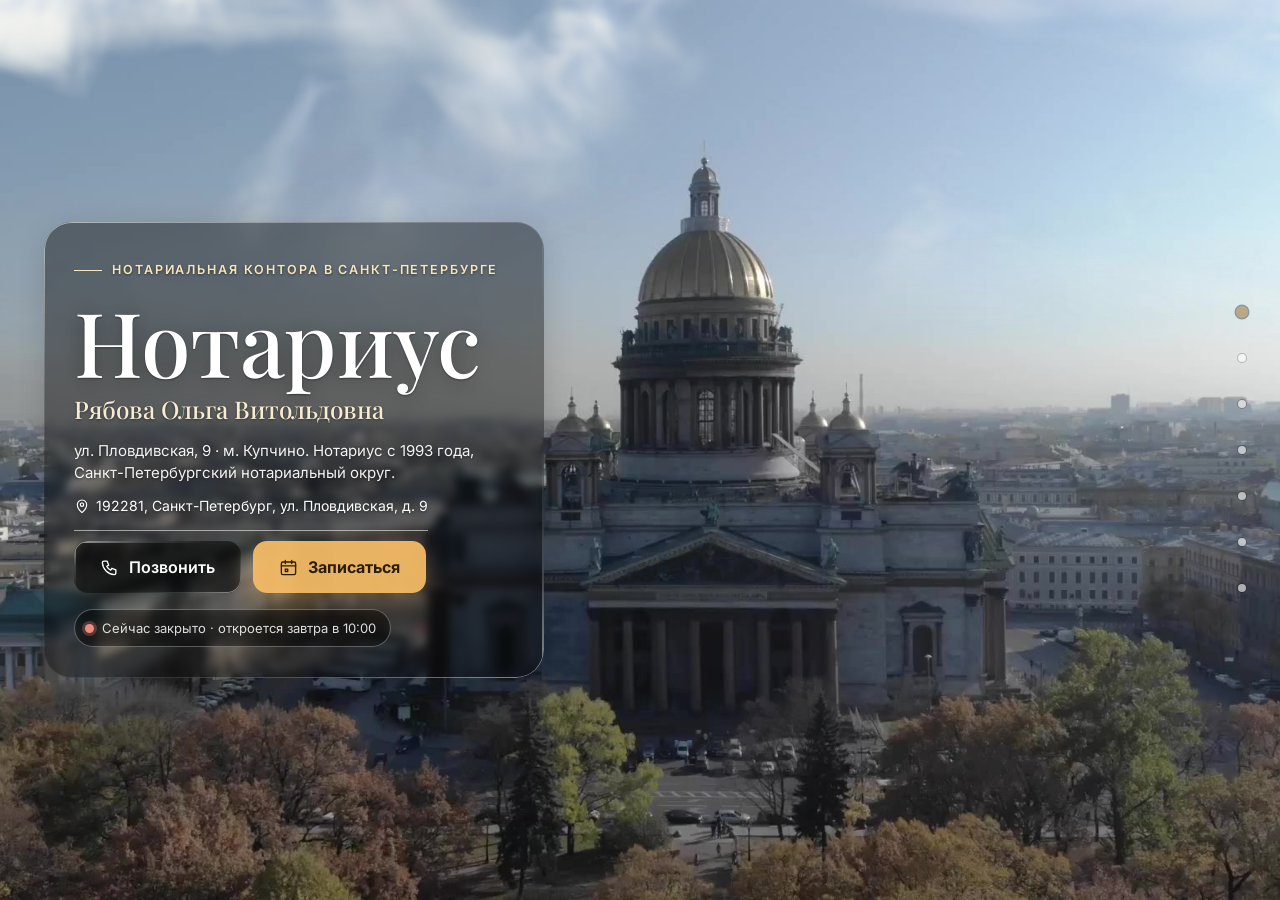
==== index.html @ d43aa1ff "demo etalon-a-ryabova (noindex)" ====
<!DOCTYPE html>
<html lang="ru" data-theme="light">
<head>
<meta charset="utf-8">
<meta name="viewport" content="width=device-width, initial-scale=1, viewport-fit=cover">
<title>Нотариус Рябова О. В. — ул. Пловдивская, 9, СПб</title>
<meta name="description" content="Нотариус Рябова О. В., ул. Пловдивская, 9. Наследство, доверенности, сделки с недвижимостью, ООО. Запись: +7 (812) 708-19-17.">
<meta name="robots" content="noindex, nofollow, noarchive">
<meta name="geo.region" content="RU-SPE">
<meta name="geo.placename" content="Санкт-Петербург">
<meta name="geo.position" content="59.8414922;30.3906568">
<meta name="ICBM" content="59.8414922, 30.3906568">
<link rel="canonical" href="https://kristall2002-art.github.io/etalon-a-ryabova/">
<link rel="alternate" hreflang="ru" href="https://kristall2002-art.github.io/etalon-a-ryabova/">
<link rel="alternate" hreflang="en" href="https://kristall2002-art.github.io/etalon-a-ryabova/en/">
<link rel="alternate" hreflang="uz" href="https://kristall2002-art.github.io/etalon-a-ryabova/uz/">
<link rel="alternate" hreflang="tg" href="https://kristall2002-art.github.io/etalon-a-ryabova/tg/">
<link rel="alternate" hreflang="ky" href="https://kristall2002-art.github.io/etalon-a-ryabova/kg/">
<link rel="alternate" hreflang="az" href="https://kristall2002-art.github.io/etalon-a-ryabova/az/">
<link rel="alternate" hreflang="zh" href="https://kristall2002-art.github.io/etalon-a-ryabova/zh/">
<link rel="alternate" hreflang="x-default" href="https://kristall2002-art.github.io/etalon-a-ryabova/">
<meta property="og:type" content="website">
<meta property="og:locale" content="ru_RU">
<meta property="og:site_name" content="Нотариус Рябова">
<meta property="og:title" content="Нотариус Рябова О. В. — ул. Пловдивская, 9, СПб">
<meta property="og:description" content="Нотариус Рябова О. В., ул. Пловдивская, 9. Наследство, доверенности, сделки с недвижимостью, ООО. Запись: +7 (812) 708-19-17.">
<meta property="og:url" content="https://kristall2002-art.github.io/etalon-a-ryabova/">
<meta property="og:image" content="https://kristall2002-art.github.io/etalon-a-ryabova/img/hero-poster.jpg">
<meta name="twitter:card" content="summary_large_image">
<meta name="twitter:title" content="Нотариус Рябова О. В. — ул. Пловдивская, 9, СПб">
<meta name="twitter:description" content="Нотариус Рябова О. В., ул. Пловдивская, 9. Наследство, доверенности, сделки с недвижимостью, ООО. Запись: +7 (812) 708-19-17.">
<meta name="twitter:image" content="https://kristall2002-art.github.io/etalon-a-ryabova/img/hero-poster.jpg">
<meta name="theme-color" content="#f8f8f8">
<link rel="icon" href="data:image/svg+xml,%3Csvg%20xmlns%3D%22http%3A//www.w3.org/2000/svg%22%20viewBox%3D%220%200%2064%2064%22%3E%3Crect%20width%3D%2264%22%20height%3D%2264%22%20rx%3D%2214%22%20fill%3D%22%23665230%22/%3E%3Ctext%20x%3D%2232%22%20y%3D%2243%22%20font-family%3D%22Georgia%2Cserif%22%20font-size%3D%2230%22%20text-anchor%3D%22middle%22%20fill%3D%22%23fff%22%3E%D0%A0%D0%9E%3C/text%3E%3C/svg%3E">
<script>document.documentElement.classList.add('js')</script>
<style id="hero-timing">:root{--hero-d:1.8s}</style>
<link rel="preload" as="image" href="img/hero-poster.jpg" fetchpriority="high">
<!-- шрифты лежат внутри сайта: Google Fonts у российской аудитории режется -->
<style>
@font-face{font-family:'Inter';font-style:normal;font-weight:400;font-display:swap;src:url(assets/fonts/inter-400-cyrillic-ext.woff2) format('woff2');unicode-range:U+0460-052F, U+1C80-1C8A, U+20B4, U+2DE0-2DFF, U+A640-A69F, U+FE2E-FE2F}
@font-face{font-family:'Inter';font-style:normal;font-weight:400;font-display:swap;src:url(assets/fonts/inter-400-cyrillic.woff2) format('woff2');unicode-range:U+0301, U+0400-045F, U+0490-0491, U+04B0-04B1, U+2116}
@font-face{font-family:'Inter';font-style:normal;font-weight:400;font-display:swap;src:url(assets/fonts/inter-400-latin-ext.woff2) format('woff2');unicode-range:U+0100-02BA, U+02BD-02C5, U+02C7-02CC, U+02CE-02D7, U+02DD-02FF, U+0304, U+0308, U+0329, U+1D00-1DBF, U+1E00-1E9F, U+1EF2-1EFF, U+2020, U+20A0-20AB, U+20AD-20C0, U+2113, U+2C60-2C7F, U+A720-A7FF}
@font-face{font-family:'Inter';font-style:normal;font-weight:400;font-display:swap;src:url(assets/fonts/inter-400-latin.woff2) format('woff2');unicode-range:U+0000-00FF, U+0131, U+0152-0153, U+02BB-02BC, U+02C6, U+02DA, U+02DC, U+0304, U+0308, U+0329, U+2000-206F, U+20AC, U+2122, U+2191, U+2193, U+2212, U+2215, U+FEFF, U+FFFD}
@font-face{font-family:'Inter';font-style:normal;font-weight:500;font-display:swap;src:url(assets/fonts/inter-500-cyrillic-ext.woff2) format('woff2');unicode-range:U+0460-052F, U+1C80-1C8A, U+20B4, U+2DE0-2DFF, U+A640-A69F, U+FE2E-FE2F}
@font-face{font-family:'Inter';font-style:normal;font-weight:500;font-display:swap;src:url(assets/fonts/inter-500-cyrillic.woff2) format('woff2');unicode-range:U+0301, U+0400-045F, U+0490-0491, U+04B0-04B1, U+2116}
@font-face{font-family:'Inter';font-style:normal;font-weight:500;font-display:swap;src:url(assets/fonts/inter-500-latin-ext.woff2) format('woff2');unicode-range:U+0100-02BA, U+02BD-02C5, U+02C7-02CC, U+02CE-02D7, U+02DD-02FF, U+0304, U+0308, U+0329, U+1D00-1DBF, U+1E00-1E9F, U+1EF2-1EFF, U+2020, U+20A0-20AB, U+20AD-20C0, U+2113, U+2C60-2C7F, U+A720-A7FF}
@font-face{font-family:'Inter';font-style:normal;font-weight:500;font-display:swap;src:url(assets/fonts/inter-500-latin.woff2) format('woff2');unicode-range:U+0000-00FF, U+0131, U+0152-0153, U+02BB-02BC, U+02C6, U+02DA, U+02DC, U+0304, U+0308, U+0329, U+2000-206F, U+20AC, U+2122, U+2191, U+2193, U+2212, U+2215, U+FEFF, U+FFFD}
@font-face{font-family:'Inter';font-style:normal;font-weight:600;font-display:swap;src:url(assets/fonts/inter-600-cyrillic-ext.woff2) format('woff2');unicode-range:U+0460-052F, U+1C80-1C8A, U+20B4, U+2DE0-2DFF, U+A640-A69F, U+FE2E-FE2F}
@font-face{font-family:'Inter';font-style:normal;font-weight:600;font-display:swap;src:url(assets/fonts/inter-600-cyrillic.woff2) format('woff2');unicode-range:U+0301, U+0400-045F, U+0490-0491, U+04B0-04B1, U+2116}
@font-face{font-family:'Inter';font-style:normal;font-weight:600;font-display:swap;src:url(assets/fonts/inter-600-latin-ext.woff2) format('woff2');unicode-range:U+0100-02BA, U+02BD-02C5, U+02C7-02CC, U+02CE-02D7, U+02DD-02FF, U+0304, U+0308, U+0329, U+1D00-1DBF, U+1E00-1E9F, U+1EF2-1EFF, U+2020, U+20A0-20AB, U+20AD-20C0, U+2113, U+2C60-2C7F, U+A720-A7FF}
@font-face{font-family:'Inter';font-style:normal;font-weight:600;font-display:swap;src:url(assets/fonts/inter-600-latin.woff2) format('woff2');unicode-range:U+0000-00FF, U+0131, U+0152-0153, U+02BB-02BC, U+02C6, U+02DA, U+02DC, U+0304, U+0308, U+0329, U+2000-206F, U+20AC, U+2122, U+2191, U+2193, U+2212, U+2215, U+FEFF, U+FFFD}
@font-face{font-family:'Inter';font-style:normal;font-weight:700;font-display:swap;src:url(assets/fonts/inter-700-cyrillic-ext.woff2) format('woff2');unicode-range:U+0460-052F, U+1C80-1C8A, U+20B4, U+2DE0-2DFF, U+A640-A69F, U+FE2E-FE2F}
@font-face{font-family:'Inter';font-style:normal;font-weight:700;font-display:swap;src:url(assets/fonts/inter-700-cyrillic.woff2) format('woff2');unicode-range:U+0301, U+0400-045F, U+0490-0491, U+04B0-04B1, U+2116}
@font-face{font-family:'Inter';font-style:normal;font-weight:700;font-display:swap;src:url(assets/fonts/inter-700-latin-ext.woff2) format('woff2');unicode-range:U+0100-02BA, U+02BD-02C5, U+02C7-02CC, U+02CE-02D7, U+02DD-02FF, U+0304, U+0308, U+0329, U+1D00-1DBF, U+1E00-1E9F, U+1EF2-1EFF, U+2020, U+20A0-20AB, U+20AD-20C0, U+2113, U+2C60-2C7F, U+A720-A7FF}
@font-face{font-family:'Inter';font-style:normal;font-weight:700;font-display:swap;src:url(assets/fonts/inter-700-latin.woff2) format('woff2');unicode-range:U+0000-00FF, U+0131, U+0152-0153, U+02BB-02BC, U+02C6, U+02DA, U+02DC, U+0304, U+0308, U+0329, U+2000-206F, U+20AC, U+2122, U+2191, U+2193, U+2212, U+2215, U+FEFF, U+FFFD}
@font-face{font-family:'Playfair Display';font-style:normal;font-weight:500;font-display:swap;src:url(assets/fonts/playfair-display-500-cyrillic.woff2) format('woff2');unicode-range:U+0301, U+0400-045F, U+0490-0491, U+04B0-04B1, U+2116}
@font-face{font-family:'Playfair Display';font-style:normal;font-weight:500;font-display:swap;src:url(assets/fonts/playfair-display-500-latin-ext.woff2) format('woff2');unicode-range:U+0100-02BA, U+02BD-02C5, U+02C7-02CC, U+02CE-02D7, U+02DD-02FF, U+0304, U+0308, U+0329, U+1D00-1DBF, U+1E00-1E9F, U+1EF2-1EFF, U+2020, U+20A0-20AB, U+20AD-20C0, U+2113, U+2C60-2C7F, U+A720-A7FF}
@font-face{font-family:'Playfair Display';font-style:normal;font-weight:500;font-display:swap;src:url(assets/fonts/playfair-display-500-latin.woff2) format('woff2');unicode-range:U+0000-00FF, U+0131, U+0152-0153, U+02BB-02BC, U+02C6, U+02DA, U+02DC, U+0304, U+0308, U+0329, U+2000-206F, U+20AC, U+2122, U+2191, U+2193, U+2212, U+2215, U+FEFF, U+FFFD}
@font-face{font-family:'Playfair Display';font-style:normal;font-weight:600;font-display:swap;src:url(assets/fonts/playfair-display-600-cyrillic.woff2) format('woff2');unicode-range:U+0301, U+0400-045F, U+0490-0491, U+04B0-04B1, U+2116}
@font-face{font-family:'Playfair Display';font-style:normal;font-weight:600;font-display:swap;src:url(assets/fonts/playfair-display-600-latin-ext.woff2) format('woff2');unicode-range:U+0100-02BA, U+02BD-02C5, U+02C7-02CC, U+02CE-02D7, U+02DD-02FF, U+0304, U+0308, U+0329, U+1D00-1DBF, U+1E00-1E9F, U+1EF2-1EFF, U+2020, U+20A0-20AB, U+20AD-20C0, U+2113, U+2C60-2C7F, U+A720-A7FF}
@font-face{font-family:'Playfair Display';font-style:normal;font-weight:600;font-display:swap;src:url(assets/fonts/playfair-display-600-latin.woff2) format('woff2');unicode-range:U+0000-00FF, U+0131, U+0152-0153, U+02BB-02BC, U+02C6, U+02DA, U+02DC, U+0304, U+0308, U+0329, U+2000-206F, U+20AC, U+2122, U+2191, U+2193, U+2212, U+2215, U+FEFF, U+FFFD}
/* ===== Notary site — generator stylesheet (light warm base, dark theme by toggle) ===== */
:root{
  --p100:#665230; --p90:#97825e; --p80:#bba887; --p70:#c2b9a9; --p50:#dad5ce; --p40:#e0dedb;
  --p30:#eeece9; --p20:#f1f1f0; --p10:#f8f8f8; --n100:#0e0f11; --n90:#3c404b; --n10:#fff;

  --bg:var(--p10); --bg2:var(--p20); --bg3:var(--p30); --card:var(--n10); --text:var(--n100); --muted:var(--n90);
  --line:var(--p50); --line2:var(--p40); --accent:var(--p90); --accent-d:var(--p100); --accent-l:var(--p80); --accent-soft:var(--p30);
  --on-accent:#fff; --shadow:0 1px 10px rgba(51,51,51,.10); --shadow-lg:0 12px 40px rgba(30,24,10,.14);
  --hero-ov1:rgba(14,15,17,.72); --hero-ov2:rgba(14,15,17,.30); --sec-ov:rgba(248,248,248,.72);
  --ok:#2e8b57; --bad:#b4453b;
  /* те же цвета составляющими: rgba() понимают все браузеры, color-mix() — нет */
  --bg-rgb:248,248,248; --card-rgb:255,255,255; --accent-rgb:151,130,94; --ok-rgb:46,139,87;

  --hdr-h:68px; --bar-h:70px; --vh:100vh; --gap:24px; --radius:14px; --radius-s:10px;
  --font:"Inter",Tahoma,Arial,sans-serif; --serif:"Playfair Display",Georgia,"Times New Roman",serif;
  --ease:cubic-bezier(.65,.05,.36,1); --speed:520ms;
}
html[data-theme="dark"]{
  --bg:#17150f; --bg2:#1d1a13; --bg3:#252117; --card:#221e15; --text:#f1ebdf; --muted:#b9ae98;
  --line:#3a3325; --line2:#2f2a1e; --accent:#c9b17f; --accent-d:#e0cf9f; --accent-l:#8d7b58; --accent-soft:#2a251a;
  --on-accent:#17150f; --shadow:0 1px 12px rgba(0,0,0,.45); --shadow-lg:0 14px 40px rgba(0,0,0,.55);
  --hero-ov1:rgba(10,9,6,.80); --hero-ov2:rgba(10,9,6,.40); --sec-ov:rgba(16,15,12,.76);
  --bg-rgb:23,21,15; --card-rgb:34,30,21; --accent-rgb:201,177,127;
}

*,*::before,*::after{box-sizing:border-box}
html{-webkit-text-size-adjust:100%;scroll-behavior:auto}
html,body{height:100%;margin:0;overflow:hidden;background:var(--bg);color:var(--text);
  font-family:var(--font);font-size:16px;line-height:1.55;-webkit-font-smoothing:antialiased}
body{overscroll-behavior:none;position:relative}
a{color:inherit;text-decoration:none}
img{display:block;max-width:100%}
button{font:inherit;color:inherit;background:none;border:0;padding:0;cursor:pointer}
input,select,textarea{font:inherit;color:inherit}
h1,h2,h3,h4,p{margin:0}
ul{margin:0;padding:0;list-style:none}
svg{display:block}
.ico{width:22px;height:22px;stroke:currentColor;fill:none;stroke-width:1.7;stroke-linecap:round;stroke-linejoin:round;flex:none}
.vh{position:absolute!important;width:1px;height:1px;overflow:hidden;clip:rect(0 0 0 0);white-space:nowrap}

/* ---------- typography helpers ---------- */
.kicker{display:inline-flex;align-items:center;gap:10px;font-size:13px;font-weight:600;letter-spacing:.14em;text-transform:uppercase;color:var(--accent)}
.kicker::before{content:"";width:28px;height:1px;background:var(--accent)}
.h2{font-size:clamp(26px,3.2vw,40px);font-weight:600;letter-spacing:-.02em;line-height:1.12;margin-top:10px}
.lead{color:var(--muted);font-size:17px;max-width:640px;margin-top:12px}
.sec-head{margin-bottom:28px}
#contacts .sec-head{margin-bottom:18px}

/* ---------- buttons ---------- */
.btn{display:inline-flex;align-items:center;justify-content:center;gap:10px;min-height:48px;padding:0 22px;border-radius:999px;
  font-weight:600;font-size:15px;line-height:1;border:1.5px solid transparent;transition:background .25s,color .25s,border-color .25s,transform .2s,box-shadow .25s;white-space:nowrap}
.btn:active{transform:translateY(1px)}
.btn-primary{background:var(--accent-d);color:var(--on-accent);border-color:var(--accent-d)}
.btn-primary:hover{background:var(--accent);border-color:var(--accent);color:#fff}
html[data-theme="dark"] .btn-primary:hover{color:#17150f}
.btn-ghost{border-color:var(--line);color:var(--text);background:var(--card)}
.btn-ghost:hover{border-color:var(--accent);color:var(--accent-d)}
.btn-light{background:rgba(255,255,255,.14);color:#fff;border-color:rgba(255,255,255,.55);backdrop-filter:blur(6px)}
.btn-light:hover{background:#fff;color:var(--n100)}
.btn-white{background:#fff;color:var(--n100);border-color:#fff}
.btn-white:hover{background:var(--p30);border-color:var(--p30)}
.btn .ico{width:18px;height:18px}
.btn-sm{min-height:44px;padding:0 16px;font-size:14px}

/* ---------- header ---------- */
.hdr{position:fixed;top:0;left:0;right:0;height:var(--hdr-h);z-index:200;display:flex;align-items:center;
  background:rgba(var(--bg-rgb),.88);backdrop-filter:blur(12px);-webkit-backdrop-filter:blur(12px);
  border-bottom:1px solid var(--line2);transition:background .3s}
.hdr-in{width:100%;max-width:1280px;margin:0 auto;padding:0 28px;display:flex;align-items:center;gap:24px}
.brand{display:flex;align-items:center;gap:12px;min-width:0;min-height:44px}
.mono-img{object-fit:contain;background:#fff;padding:2px;box-sizing:border-box}
.mono{width:42px;height:42px;border-radius:12px;background:var(--accent-d);color:var(--on-accent);display:grid;place-items:center;
  font-family:var(--serif);font-size:20px;font-weight:600;flex:none;letter-spacing:.02em}
.brand-t{display:flex;flex-direction:column;line-height:1.15;min-width:0}
.brand-n{font-weight:600;font-size:15px;white-space:nowrap;overflow:hidden;text-overflow:ellipsis}
.brand-s{font-size:13px;color:var(--muted);white-space:nowrap;overflow:hidden;text-overflow:ellipsis}
.nav{display:flex;align-items:center;gap:4px;margin-left:auto}
.nav > li{position:relative}
.nav-a{display:inline-flex;align-items:center;gap:6px;min-height:44px;padding:10px 12px;border-radius:8px;font-size:14px;font-weight:500;color:var(--text);opacity:.8;transition:opacity .2s,background .2s}
.nav-a:hover,.nav-a.cur,.nav > li.open > .nav-a{opacity:1;background:var(--bg3)}
.nav-a .chev{width:14px;height:14px;transition:transform .25s}
.nav > li.open > .nav-a .chev{transform:rotate(180deg)}
.hdr-tools{display:flex;align-items:center;gap:6px;margin-left:8px}
.tool{width:44px;height:44px;border-radius:10px;display:grid;place-items:center;color:var(--text);opacity:.8;transition:background .2s,opacity .2s}
.tool:hover{background:var(--bg3);opacity:1}
.tool .ico{width:20px;height:20px}
.tool-lang{width:auto;padding:0 10px;gap:6px;font-size:13px;font-weight:600;letter-spacing:.04em;display:flex;align-items:center}
.lang-wrap{position:relative}
.lang-dd{position:absolute;right:0;top:calc(100% + 8px);background:var(--card);border:1px solid var(--line);border-radius:12px;box-shadow:var(--shadow-lg);
  padding:6px;min-width:190px;display:none;z-index:210}
.lang-wrap.open .lang-dd{display:block}
.lang-dd button,.lang-dd a{display:flex;width:100%;align-items:center;gap:10px;min-height:44px;padding:9px 12px;border-radius:8px;font-size:14px;text-align:left}
.lang-dd button:hover,.lang-dd a:hover{background:var(--bg3)}
.lang-dd button.cur,.lang-dd a.cur{color:var(--accent-d);font-weight:600}
.lang-dd b{font-size:13px;letter-spacing:.08em;width:26px;color:var(--muted)}
.hdr-book{margin-left:4px}
.burger{display:none}
.moon,.sun{display:none}
html[data-theme="dark"] .sun{display:block}
html:not([data-theme="dark"]) .moon{display:block}

/* mega menu */
.mega{position:absolute;left:50%;top:calc(100% + 10px);transform:translateX(-50%);width:min(980px,calc(100vw - 40px));
  background:var(--card);border:1px solid var(--line);border-radius:16px;box-shadow:var(--shadow-lg);padding:20px;display:none;z-index:210}
.nav > li.open > .mega{display:block}
.mega-head{display:flex;justify-content:space-between;align-items:baseline;gap:16px;padding:0 6px 14px;border-bottom:1px solid var(--line2);margin-bottom:12px}
.mega-head b{font-size:14px}
.mega-head span{font-size:13px;color:var(--muted)}
.mega-grid{display:grid;grid-template-columns:repeat(2,1fr);gap:4px}
.mega-it{display:flex;gap:12px;align-items:flex-start;padding:10px 12px;border-radius:10px;text-align:left;width:100%;transition:background .2s}
.mega-it:hover{background:var(--bg3)}
.mega-it .cic{width:38px;height:38px;border-radius:10px;background:var(--accent-soft);color:var(--accent-d);display:grid;place-items:center;flex:none}
.mega-it .cic .ico{width:20px;height:20px}
.mega-it b{display:block;font-size:14px;font-weight:600}
.mega-it small{display:block;font-size:13px;color:var(--muted);line-height:1.35;margin-top:2px}
.mega-it em{font-style:normal;font-size:13px;color:var(--accent);margin-top:3px;display:block}

/* mobile menu */
.mmenu{position:fixed;top:var(--hdr-h);left:0;right:0;bottom:var(--bar-h);z-index:190;background:var(--bg);overflow-y:auto;padding:14px 18px 30px;display:none}
.mmenu.open{display:block}
.mmenu a,.mmenu .macc > button{display:flex;align-items:center;justify-content:space-between;width:100%;padding:14px 6px;border-bottom:1px solid var(--line2);font-size:17px;font-weight:500;text-align:left}
.mmenu .macc > button .chev{width:18px;height:18px;transition:transform .25s}
.mmenu .macc.open > button .chev{transform:rotate(180deg)}
.mmenu .macc-list{display:none;padding:4px 0 8px}
.mmenu .macc.open .macc-list{display:block}
.mmenu .macc-list button{display:flex;align-items:center;gap:12px;width:100%;padding:11px 8px;border-radius:10px;text-align:left;font-size:15px}
.mmenu .macc-list button:hover{background:var(--bg3)}
.mmenu .macc-list .cic{width:32px;height:32px;border-radius:8px;background:var(--accent-soft);color:var(--accent-d);display:grid;place-items:center;flex:none}
.mmenu .macc-list .cic .ico{width:17px;height:17px}
.mmenu-foot{display:flex;flex-wrap:wrap;gap:8px;margin-top:18px}
.mmenu-foot .btn{flex:1}

/* ---------- full-page scroller ---------- */
.fp{position:relative;width:100%;height:var(--vh);overflow:hidden}
.fp-track{will-change:transform;transition:transform var(--speed) var(--ease)}
.fp-track.no-anim{transition:none}
.sec{position:relative;height:var(--vh);width:100%;overflow:hidden}
.sec-scroll{height:100%;overflow-y:auto;overflow-x:hidden;display:flex;flex-direction:column;
  padding:calc(var(--hdr-h) + 20px) 28px calc(var(--bar-h) + 96px);-webkit-overflow-scrolling:touch;scrollbar-width:thin;scrollbar-color:var(--line) transparent}
.wrap{margin:auto;width:100%;max-width:1180px}
.sec-alt{background:var(--bg2)}

/* reveal animation */
.rv{opacity:0;transform:translateY(18px);transition:opacity .7s ease,transform .7s ease;transition-delay:calc(var(--i,0) * 90ms)}
.sec.active .rv{opacity:1;transform:none}

/* side dots */
.dots{position:fixed;right:16px;top:50%;transform:translateY(-50%);z-index:150;display:flex;flex-direction:column;gap:2px}
.dots button{position:relative;width:44px;height:44px;display:grid;place-items:center}
.dots button::after{content:"";width:8px;height:8px;border-radius:50%;background:var(--muted);opacity:.45;transition:transform .25s,opacity .25s,background .25s}
.dots button:hover::after{opacity:.9}
.dots button.cur::after{background:var(--accent);opacity:1;transform:scale(1.5)}
.dots button span{position:absolute;right:32px;top:50%;transform:translateY(-50%) translateX(6px);background:var(--n100);color:#fff;font-size:13px;
  padding:5px 10px;border-radius:6px;white-space:nowrap;opacity:0;pointer-events:none;transition:opacity .2s,transform .2s}
.dots button:hover span{opacity:1;transform:translateY(-50%)}
.sec-hero ~ .dots{color:#fff}
body[data-sec="0"] .dots button::after{background:#fff}
body[data-sec="0"] .dots button.cur::after{background:var(--p80)}

.sec:not(.sec-hero) .sec-scroll{position:relative;z-index:1}

.status{display:inline-flex;align-items:center;gap:8px;padding:8px 14px 8px 10px;border-radius:999px;background:rgba(255,255,255,.12);border:1px solid rgba(255,255,255,.28);font-size:13px;backdrop-filter:blur(6px)}
.status i{width:9px;height:9px;border-radius:50%;background:#7bd389;box-shadow:0 0 0 3px rgba(123,211,137,.28)}
.status.closed i{background:#f08a7e;box-shadow:0 0 0 3px rgba(240,138,126,.28)}
.status.soon i{background:#f0c674;box-shadow:0 0 0 3px rgba(240,198,116,.28)}
.status span{opacity:.85}
.addr-link{display:inline-flex;align-items:center;gap:6px;border-bottom:1px solid currentColor;padding:13px 0 14px;margin:-13px 0 -14px;transition:color .2s}
.addr-link:hover{color:var(--accent)}
.addr-link .ico{width:16px;height:16px}

/* ---------- services ---------- */
.svc-grid{display:grid;grid-template-columns:repeat(5,1fr);gap:14px}
.svc{display:flex;flex-direction:column;align-items:flex-start;gap:10px;padding:18px 16px 16px;border-radius:var(--radius);background:var(--card);border:1px solid var(--line2);
  text-align:left;min-height:170px;transition:transform .25s,box-shadow .25s,border-color .25s;position:relative}
.svc:hover{transform:translateY(-3px);box-shadow:var(--shadow-lg);border-color:var(--accent-l)}
.svc .cic{width:44px;height:44px;border-radius:12px;background:var(--accent-soft);color:var(--accent-d);display:grid;place-items:center}
.svc b{font-size:15px;font-weight:600;line-height:1.3}
.svc small{font-size:13px;color:var(--muted);line-height:1.35}
.svc em{font-style:normal;font-size:13px;color:var(--accent);margin-top:auto;padding-top:6px;display:inline-flex;align-items:center;gap:4px}
.svc em .ico{width:12px;height:12px}

/* ---------- about ---------- */
.about{display:grid;grid-template-columns:1.15fr .85fr;gap:48px;align-items:start}
.about-txt p{color:var(--muted);margin-top:14px;font-size:16px}
.about-txt p:first-of-type{color:var(--text)}
.quote{margin-top:22px;padding:16px 20px;border-left:3px solid var(--accent);background:var(--card);border-radius:0 12px 12px 0;font-family:var(--serif);font-size:18px;line-height:1.45;color:var(--text)}
.creds{display:grid;gap:10px}
.cred{display:flex;gap:14px;align-items:center;padding:14px 16px;border-radius:12px;background:var(--card);border:1px solid var(--line2)}
.cred .cic{width:40px;height:40px;border-radius:10px;background:var(--accent-soft);color:var(--accent-d);display:grid;place-items:center;flex:none}
.cred .cic .ico{width:20px;height:20px}
.cred small{display:block;font-size:13px;color:var(--muted);text-transform:uppercase;letter-spacing:.06em}
.cred b{display:block;font-size:15px;font-weight:600;line-height:1.3}
.chips{display:flex;flex-wrap:wrap;gap:8px;margin-top:16px}
.chips li{padding:8px 14px;border-radius:999px;border:1px solid var(--accent-l);color:var(--accent-d);font-size:13.5px;font-weight:500;background:var(--card)}
.strong-lbl{margin-top:22px;font-size:13px;text-transform:uppercase;letter-spacing:.1em;color:var(--muted)}

/* ---------- how ---------- */
.steps{display:grid;grid-template-columns:repeat(5,1fr);gap:16px;position:relative;margin-top:14px}
.steps::before{content:"";position:absolute;left:8%;right:8%;top:30px;height:1px;background:var(--line)}
.step{position:relative;padding:0 8px}
.step-n{width:60px;height:60px;border-radius:50%;background:var(--card);border:1.5px solid var(--accent-l);color:var(--accent-d);display:grid;place-items:center;
  font-family:var(--serif);font-size:24px;font-weight:600;position:relative;z-index:1;transition:background .4s,color .4s}
.sec.active .step-n{animation:pop .6s var(--ease) both;animation-delay:calc(var(--i) * 140ms + 150ms)}
@keyframes pop{0%{transform:scale(.6);opacity:0}60%{transform:scale(1.08);opacity:1}100%{transform:scale(1)}}
.step b{display:block;margin-top:16px;font-size:17px;font-weight:600}
.step p{color:var(--muted);font-size:14.5px;margin-top:6px}

/* ---------- reviews ---------- */
.reviews{display:grid;grid-template-columns:300px 1fr;gap:28px;align-items:start}
.rsum{background:var(--card);border:1px solid var(--line2);border-radius:var(--radius);padding:26px 24px;text-align:center}
.rsum .big{font-family:var(--serif);font-size:64px;line-height:1;font-weight:500;color:var(--accent-d)}
.stars{display:inline-flex;gap:3px;--fill:100%}
.stars svg{width:20px;height:20px}
.stars .st{fill:var(--line);stroke:none}
.stars .st.on{fill:#e7b73b}
.stars .st.half{fill:url(#halfgrad)}
.rsum .stars{margin-top:8px}
.rsum p{color:var(--muted);font-size:13.5px;margin-top:10px;line-height:1.4}
.rsum .btn{margin-top:16px;width:100%}
.rsum .gis{display:block;margin:10px 0 -14px;padding:14px 0;font-size:13px;color:var(--accent-d);text-decoration:underline;text-underline-offset:3px}
.rgrid{display:grid;grid-template-columns:repeat(2,1fr);gap:14px}
.rev{background:var(--card);border:1px solid var(--line2);border-radius:var(--radius);padding:20px;display:flex;flex-direction:column;gap:10px}
.rev .stars svg{width:15px;height:15px}
.rev p{font-size:14.5px;line-height:1.5;flex:1}
.rev p::before{content:"“";font-family:var(--serif);color:var(--accent);font-size:22px;line-height:0;margin-right:4px;vertical-align:-6px}
.rev-meta{display:flex;flex-wrap:wrap;justify-content:space-between;gap:4px 10px;align-items:baseline;font-size:13px;color:var(--muted)}
.rev-meta b{color:var(--text);font-weight:600}
.rev-src{display:inline-flex;align-items:center;gap:5px;white-space:nowrap;margin-left:auto}
.rev-src i{width:6px;height:6px;border-radius:50%;background:var(--accent)}
.rev-sample{color:var(--muted);font-style:italic;opacity:.85}
.rev-real{color:var(--accent-d);font-weight:600}
.rev-real i{background:var(--ok)}
.rev-is-real{border-color:var(--accent-l)}
.demo-note{margin-top:14px;max-width:760px;font-size:13.5px;line-height:1.45;color:var(--muted);background:var(--accent-soft);
  border-left:3px solid var(--accent);border-radius:0 8px 8px 0;padding:8px 12px}
.rnote{margin-top:14px;font-size:13px;color:var(--muted)}

/* ---------- faq ---------- */
.faq{display:grid;grid-template-columns:1fr 1fr;gap:0 32px;align-items:start}
.faq-col{display:flex;flex-direction:column}
.fq{border-bottom:1px solid var(--line)}
.fq > button{display:flex;width:100%;align-items:center;justify-content:space-between;gap:16px;min-height:44px;padding:16px 4px;text-align:left;font-weight:600;font-size:15.5px;line-height:1.35}
.fq > button .pl{width:26px;height:26px;border-radius:50%;border:1px solid var(--line);display:grid;place-items:center;flex:none;color:var(--accent-d);transition:transform .3s,background .3s}
.fq > button .pl .ico{width:14px;height:14px}
.fq.open > button .pl{transform:rotate(45deg);background:var(--accent-soft)}
.fq-a{display:grid;grid-template-rows:0fr;transition:grid-template-rows .35s var(--ease)}
.fq.open .fq-a{grid-template-rows:1fr}
.fq-a > div{overflow:hidden}
.fq-a p{color:var(--muted);font-size:14.5px;padding:0 4px 16px;line-height:1.55}
.fq-a .faq-note{font-size:13px;color:var(--accent-d);padding-bottom:6px}
.fq-a .faq-note:empty{display:none}

/* ---------- contacts ---------- */
.contacts{display:grid;grid-template-columns:1fr 1.05fr 1fr;gap:18px;align-items:stretch}
.contacts .cbox{padding:16px 18px}
.cbox{background:var(--card);border:1px solid var(--line2);border-radius:var(--radius);padding:20px}
.cl{display:grid;gap:12px}
.cl li{display:flex;gap:12px;align-items:flex-start}
.cl .cic{width:36px;height:36px;border-radius:10px;background:var(--accent-soft);color:var(--accent-d);display:grid;place-items:center;flex:none}
.cl .cic .ico{width:18px;height:18px}
.cl small{display:block;font-size:13px;color:var(--muted);text-transform:uppercase;letter-spacing:.06em}
.cl b{display:block;font-weight:500;font-size:15px;line-height:1.4}
.cl a.tel,.cl a.mail{display:block;padding:14px 0;margin:-14px 0}
.cl a.tel:hover,.cl a.mail:hover{color:var(--accent-d)}
.hours-link{display:inline-block;font-size:13px;color:var(--accent-d);text-decoration:underline;text-underline-offset:3px;padding:14px 0;margin:-14px 0}
.cl .msgs{display:flex;gap:8px;margin-top:4px;flex-wrap:wrap}
.cl .msgs a{display:inline-flex;align-items:center;gap:6px;padding:6px 10px;border-radius:8px;border:1px solid var(--line);font-size:13px;min-height:44px}
.cl .msgs a .ico{width:16px;height:16px}
.mapbox{display:flex;flex-direction:column;gap:12px;padding:12px}
.map{flex:1;min-height:280px;border-radius:10px;overflow:hidden;border:1px solid var(--line);background:var(--bg3);position:relative}
.map iframe{width:100%;height:100%;border:0;position:absolute;inset:0}
.map-actions{display:flex;gap:8px;flex-wrap:wrap}
.map-actions .btn{flex:1;min-height:44px;font-size:14px;padding:0 12px}

/* form */
.form h3{font-size:19px;font-weight:600}
.form .fdesc{color:var(--muted);font-size:13.5px;margin-top:6px}
.fg{display:grid;gap:8px;margin-top:12px}
.f2{display:grid;grid-template-columns:1fr 1fr;gap:10px}
.fld{display:flex;flex-direction:column;gap:4px}
.fld label{font-size:13px;color:var(--muted);font-weight:500}
.fld input,.fld select,.fld textarea{width:100%;background:var(--bg);border:1px solid var(--line);border-radius:10px;padding:8px 12px;font-size:14px;transition:border-color .2s,box-shadow .2s;min-height:44px}
.fld textarea{min-height:48px;resize:vertical}
.fld input:focus,.fld select:focus,.fld textarea:focus{outline:0;border-color:var(--accent);box-shadow:0 0 0 3px rgba(var(--accent-rgb),.22)}
.fld.err input,.fld.err select{border-color:var(--bad)}
.ferr{font-size:13px;color:var(--bad);display:none}
.fld.err .ferr{display:block}
.fnote{font-size:13px;color:var(--muted);margin-top:8px;line-height:1.4}
.fok{display:none;margin-top:10px;padding:10px 12px;border-radius:10px;background:rgba(var(--ok-rgb),.12);color:var(--ok);font-size:13.5px}
.fok.show{display:block}

.foot{margin-top:18px;padding-top:12px;padding-left:250px;flex-wrap:nowrap;align-items:flex-start;border-top:1px solid var(--line2);display:flex;justify-content:space-between;gap:16px;flex-wrap:wrap;font-size:13px;color:var(--muted)}
.foot p{max-width:none}
.foot .fl{white-space:nowrap;flex:none}
.foot .fl a{margin-left:14px;padding:14px 0;margin-top:-14px;margin-bottom:-14px;display:inline-block;min-width:44px;text-align:center;text-decoration:underline;text-underline-offset:3px}

/* ---------- bottom bar ---------- */
.bar{position:fixed;inset:auto 0 0;z-index:300;background:var(--card);box-shadow:0 -1px 10px rgba(51,51,51,.1);border-top:1px solid var(--line2);
  padding:6px 0;padding-bottom:calc(6px + env(safe-area-inset-bottom,0px))}
.bar-in{display:flex;justify-content:space-around;align-items:center;max-width:1080px;margin:0 auto}
.bi{display:flex;flex-direction:column;align-items:center;gap:5px;padding:8px 24px;border-radius:10px;font-size:13.5px;line-height:1;color:var(--text);opacity:.65;
  transition:opacity .3s,background .3s,color .3s;flex:1;max-width:190px;min-width:0}
.bi span{white-space:nowrap;max-width:100%;overflow:hidden;text-overflow:ellipsis}
.bi .ico{width:24px;height:24px}
.bi:hover{opacity:1;background:var(--bg3)}
.bi.cur{opacity:1;color:var(--accent-d)}


/* ---------- modals ---------- */
.modal{position:fixed;inset:0;z-index:400;background:rgba(14,15,17,.62);display:none;align-items:center;justify-content:center;padding:20px}
.modal.open{display:flex}
.mbox{background:var(--card);color:var(--text);border-radius:18px;width:100%;max-width:560px;max-height:min(86vh,860px);overflow:auto;padding:26px 26px 22px;position:relative;box-shadow:var(--shadow-lg);
  animation:mup .3s var(--ease)}
@keyframes mup{from{opacity:0;transform:translateY(16px) scale(.98)}to{opacity:1;transform:none}}
.mbox-lg{max-width:760px}
.mclose{position:absolute;top:12px;right:12px;width:44px;height:44px;border-radius:50%;display:grid;place-items:center;color:var(--muted)}
.mclose:hover{background:var(--bg3);color:var(--text)}
.mbox h3{font-size:22px;font-weight:600;padding-right:36px}
.mbox .msub{color:var(--muted);font-size:14px;margin-top:4px}
.hours-t{width:100%;border-collapse:collapse;margin-top:16px;font-size:15px}
.hours-t td{padding:9px 6px;border-bottom:1px solid var(--line2)}
.hours-t td:last-child{text-align:right;font-weight:500;white-space:nowrap}
.hours-t tr.today td{color:var(--accent-d);font-weight:600}
.hours-t tr.today td:first-child::after{content:" · " attr(data-today);font-weight:400;font-size:13px;color:var(--muted)}
.hours-t tr.off td:last-child{color:var(--muted);font-weight:400}
.mnote{margin-top:14px;padding:12px 14px;border-radius:10px;background:var(--bg2);font-size:13.5px;color:var(--muted)}
.mnote b{display:block;color:var(--text);margin-bottom:3px;font-size:13px}
.mcontacts{display:flex;flex-wrap:wrap;gap:8px;margin-top:14px}
.mcontacts a{display:inline-flex;align-items:center;gap:7px;min-height:44px;padding:9px 13px;border-radius:10px;border:1px solid var(--line);font-size:13.5px}
.mcontacts a .ico{width:16px;height:16px}
.mcontacts a:hover{border-color:var(--accent)}
/* services modal */
.svc-list{margin-top:16px;display:grid;grid-template-columns:1fr 1fr;gap:6px}
.svc-list button{display:flex;gap:10px;align-items:center;width:100%;min-height:44px;text-align:left;padding:10px 12px;border-radius:10px;font-size:14px;line-height:1.35;border:1px solid var(--line2);background:var(--bg)}
.svc-list button:hover{border-color:var(--accent);background:var(--accent-soft)}
.svc-list button .ico{width:16px;height:16px;color:var(--accent);margin-top:2px}
.mhint{font-size:13px;color:var(--muted);margin-top:12px}
.mhead{display:flex;gap:14px;align-items:center;padding-right:36px}
.mhead .cic{width:48px;height:48px;border-radius:12px;background:var(--accent-soft);color:var(--accent-d);display:grid;place-items:center;flex:none}

/* ---------- responsive ---------- */
@media (max-width:1200px){
  .svc-grid{grid-template-columns:repeat(5,1fr)}
  .svc{min-height:160px;padding:14px}
  .svc small{display:none}
}
@media (max-width:991px){
  :root{--hdr-h:62px;--bar-h:64px}
  .nav,.hdr-book{display:none}
  .burger{display:grid}
  .hdr-in{padding:0 18px;gap:12px}
  .brand-s{display:none}
  .sec-scroll{padding:calc(var(--hdr-h) + 16px) 22px calc(var(--bar-h) + 96px)}
  .dots{right:8px;gap:8px}
  .dots button span{display:none}
  .svc-grid{grid-template-columns:repeat(3,1fr);gap:10px}
  .svc{min-height:0}
  .about{grid-template-columns:1fr;gap:22px}
  .steps{grid-template-columns:repeat(5,1fr);gap:10px}
  .step-n{width:48px;height:48px;font-size:20px}
  .step b{font-size:15px}.step p{font-size:13px}
  .reviews{grid-template-columns:1fr;gap:16px}
  .rsum{display:flex;align-items:center;gap:18px;text-align:left;padding:16px 18px}
  .rsum .big{font-size:44px}.rsum .stars{margin:0}.rsum p{margin:0;flex:1}.rsum .btn{margin:0;width:auto}.rsum .gis{display:none}
  .faq{grid-template-columns:1fr;gap:0}
  .contacts{grid-template-columns:1fr 1fr}
  .foot{padding-left:0}
  .contacts .form{grid-column:1 / -1}
  .map{min-height:240px}
  .bi{padding:10px 12px;font-size:13px}
}
@media (max-width:767px){
  :root{--bar-h:62px}
  .h2{font-size:26px}
  .lead{font-size:15px}
  .sec-head{margin-bottom:18px}
  .sec-scroll{padding-left:16px;padding-right:16px}
  .svc-grid{grid-template-columns:repeat(2,1fr);gap:10px}
  .svc{padding:12px;gap:8px}
  .svc .cic{width:36px;height:36px}
  .svc b{font-size:13.5px}
  .svc em{display:none}
  .steps{grid-template-columns:1fr;gap:12px}
  .steps::before{left:24px;right:auto;top:10px;bottom:10px;height:auto;width:1px}
  .step{display:grid;grid-template-columns:48px 1fr;gap:14px;align-items:start;padding:0}
  .step-n{grid-row:1 / span 2}
  .step b{margin-top:10px;grid-column:2}
  .step p{grid-column:2;margin-top:2px}
  .rgrid{display:flex;overflow-x:auto;gap:12px;scroll-snap-type:x mandatory;padding-bottom:8px;margin:0 -16px;padding-left:16px;padding-right:16px;scrollbar-width:none}
  .rgrid::-webkit-scrollbar{display:none}
  .rev{flex:0 0 82%;scroll-snap-align:start}
  .rsum{flex-wrap:wrap;gap:12px}
  .rsum p{flex-basis:100%}
  .contacts{grid-template-columns:1fr;gap:14px}
  .contacts .form{grid-column:auto}
  .cbox{padding:16px}
  .map{min-height:220px}
  .f2{grid-template-columns:1fr}
  .foot{flex-direction:column;gap:8px;padding-left:0}
  .bi{padding:8px 4px;font-size:13px;gap:4px}
  .bi .ico{width:22px;height:22px}
  .sec-scroll{padding-bottom:calc(var(--bar-h) + 66px)}
  .mmenu{padding-bottom:80px}
  .demo-note{font-size:13px;padding:7px 10px}
  .mbox{padding:22px 18px 18px;border-radius:16px}
  .svc-list{grid-template-columns:1fr}
  .dots{right:6px;gap:0}
  .dots button{width:44px;height:44px}
  .dots button::after{width:6px;height:6px}
}
@media (max-width:479px){
  :root{--hdr-h:58px;--bar-h:60px}
  .mono{width:36px;height:36px;font-size:17px;border-radius:10px}
  .brand-n{font-size:14px}
  /* тапы в шапке доведены до 44px (см. .tool ниже) — на самой узкой ширине
     текстовому названию рядом с логотипом уже не хватает места без обрезки,
     поэтому в шапке оставляем только логотип-ссылку */
  .brand-t{display:none}
  .tool{width:44px;height:44px}
  .tool-lang{padding:0 8px;width:auto}
  .tool-lang .ico{display:none}
  .svc{padding:11px 10px}
  .svc b{font-size:13px}
  .bi{padding:6px 2px;font-size:13px;gap:4px;width:100%;max-width:none;letter-spacing:-.01em}
  .bi .ico{width:20px;height:20px}
  .bar{padding:5px 0}
  .cl b{font-size:14px}
}
@media (max-height:640px) and (min-width:768px){
  .svc{min-height:0}
}
@media (prefers-reduced-motion:reduce){
  .fp-track{transition-duration:0s}
  .rv{transition:none;opacity:1;transform:none}
}


/* пометка «демонстрационный проект» в подвале */
.foot-demo{margin-top:.5em;font-size:13px;line-height:1.45;opacity:.62}
.foot-demo a{padding:14px 0;margin:-14px 0;display:inline-block;min-width:44px;text-decoration:underline}

/* --- материалы конторы (перенесённый контент клиента) --- */
.info-links{display:flex;flex-wrap:wrap;gap:10px;justify-content:center;margin-top:26px}
.info-links .ilink{display:inline-flex;align-items:center;gap:8px;min-height:44px;padding:9px 16px;border-radius:999px;border:1px solid var(--line);background:var(--card);color:var(--text);font:inherit;font-size:14px;cursor:pointer;transition:background .2s,border-color .2s}
.info-links .ilink:hover{border-color:var(--accent-d);background:var(--bg-alt)}
.info-tabs{display:flex;flex-wrap:wrap;gap:8px;margin:14px 0 4px}
.info-tabs button{min-height:44px;padding:7px 13px;border-radius:999px;border:1px solid var(--line);background:transparent;color:var(--text);font:inherit;font-size:13px;cursor:pointer}
.info-tabs button[aria-selected="true"]{background:var(--accent-d);border-color:var(--accent-d);color:#fff}
.info-body{max-height:min(56vh,520px);overflow:auto;margin-top:10px;padding-right:4px}
.info-note{font-size:13px;opacity:.7;margin:6px 0 10px}
.info-i{border-bottom:1px solid var(--line)}
.info-i > button{width:100%;display:flex;justify-content:space-between;align-items:center;gap:12px;padding:13px 2px;background:none;border:0;color:inherit;font:inherit;font-weight:600;text-align:left;cursor:pointer}
.info-i > button .pl{width:26px;height:26px;border-radius:50%;border:1px solid var(--line);display:grid;place-items:center;flex:none;color:var(--accent-d);transition:transform .3s,background .3s}
.info-i > button .pl .ico{width:14px;height:14px}
.info-i.open > button .pl{transform:rotate(45deg);background:var(--accent-soft)}
.info-i > div{display:none;padding:0 2px 14px;font-size:15px;line-height:1.62}
.info-i.open > div{display:block}
.info-i p{margin:0 0 10px}
.info-i h4{margin:14px 0 6px;font-size:15px}
.info-i ul{margin:0 0 10px;padding-left:20px}
.info-i li{margin:0 0 5px}
.info-i table{width:100%;border-collapse:collapse;margin:0 0 12px;font-size:14px}
.info-i th,.info-i td{border:1px solid var(--line);padding:7px 9px;text-align:left;vertical-align:top}
.info-f{display:inline-flex;align-items:center;gap:7px;margin:0 8px 8px 0;min-height:44px;padding:7px 12px;border:1px solid var(--line);border-radius:8px;font-size:13px;text-decoration:none;color:var(--accent-d)}
.info-src{display:block;font-size:13px;opacity:.55;margin-top:8px}

/* мобильный: экран должен помещаться целиком, без прокрутки внутри секции —
   поэтому убираем самое объёмное (встроенная карта заменяется кнопкой) и поджимаем формы */
@media (max-width:760px){
  .mapbox .map{display:none}
  .mapbox{padding:0;background:none;border:0}
  /* карточка со списком контактов на телефоне не нужна: адрес, телефон, часы —
     в нижней плашке; прячем её целиком, иначе остаётся пустая рамка */
  #contacts .cbox-info{display:none}
  .foot{padding-left:0;font-size:13px;gap:8px}
  .foot .fl{white-space:normal;flex:1 1 auto}
  .foot .fl a{margin:-14px 12px -14px 0;padding:14px 0;display:inline-block}
  .form .fld{margin-bottom:8px}
  .reviews .rev:nth-child(n+4){display:none}
  .creds .cred:nth-child(n+4){display:none}
  /* второстепенное на телефоне убираем: метро и оплата есть в модалке часов,
     язык и удобное время можно написать в комментарии */
  .cl li.li-metro,.cl li.li-payment{display:none}
  .fld-lang,.fld-time{display:none}
  .foot [data-i18n="foot_disclaimer"]{display:none}
  .foot{padding-top:10px;font-size:13px}
  #about .sec-head .lead,#contacts .sec-head .lead,.form .fnote{display:none}
  /* на телефоне адрес, часы и телефоны всегда под рукой в нижней плашке,
     поэтому на экране контактов оставляем форму и кнопки карты */
  #about .quote,#about .about-txt p:nth-of-type(3){display:none}
  .creds .cred:nth-child(n+3){display:none}
}

/* ---------- размер текста и режим для слабовидящих ---------- */
.tool-a span{font-weight:700;font-size:13px;line-height:1;letter-spacing:.01em}
#hcBtn[aria-pressed="true"]{border-color:var(--accent-d);color:var(--accent-d)}
/* увеличиваем только содержимое разделов: полосу прокрутки экранов трогать нельзя */
.sec-scroll .wrap,.bar-in{zoom:var(--fs,1)}

html[data-hc="1"]{
  --bg:#000; --bg2:#000; --bg3:#000; --card:#000; --text:#fff; --muted:#fff;
  --line:#fff; --line2:#fff; --accent:#ffe14d; --accent-d:#ffe14d; --accent-l:#ffe14d;
  --accent-soft:#000; --on-accent:#000; --shadow:none; --shadow-lg:none;
  --hero-ov1:rgba(0,0,0,.9); --hero-ov2:rgba(0,0,0,.85); --sec-ov:rgba(0,0,0,.92);
  --bg-rgb:0,0,0; --card-rgb:0,0,0; --accent-rgb:255,225,77;
}
html[data-hc="1"] body{background:#000;color:#fff}
html[data-hc="1"] .sec-bg,html[data-hc="1"] .hero-bg,html[data-hc="1"] .sec-photo{display:none!important}
html[data-hc="1"] *{text-shadow:none!important;box-shadow:none!important;backdrop-filter:none!important}
html[data-hc="1"] .card,html[data-hc="1"] .tool,html[data-hc="1"] .btn,
html[data-hc="1"] .chip,html[data-hc="1"] .tag{border:2px solid #fff!important;background:#000!important;color:#fff!important}
html[data-hc="1"] .btn-primary{background:#ffe14d!important;color:#000!important;border-color:#ffe14d!important}
html[data-hc="1"] .btn-primary *{color:#000!important}
html[data-hc="1"] .sec-scroll :where(p,li,span,small,b,strong,h1,h2,h3,h4,td,th,div){color:#fff!important;opacity:1!important}
html[data-hc="1"] a:not(.btn):not(.nav-a){text-decoration:underline;color:#ffe14d!important}
html[data-hc="1"] :focus-visible{outline:3px solid #ffe14d;outline-offset:2px}

/* палец должен попадать и по ширине, не только по высоте — правило в самом
   конце файла, чтобы точно не быть перебитым медиа-запросами/темой выше */
.tool,.tool-lang,.brand{min-width:44px}

</style>
<link rel="stylesheet" href="css/etalon.css">
<link rel="stylesheet" href="css/title-a.css">
<script type="application/ld+json">{"@context":"https://schema.org","@type":["Notary","LegalService","LocalBusiness"],"@id":"https://kristall2002-art.github.io/etalon-a-ryabova/#org","name":"Нотариус Рябова Ольга Витольдовна","alternateName":["Нотариус Рябова"],"url":"https://kristall2002-art.github.io/etalon-a-ryabova/","image":"https://kristall2002-art.github.io/etalon-a-ryabova/img/hero-poster.jpg","description":"Нотариус Рябова О. В., ул. Пловдивская, 9. Наследство, доверенности, сделки с недвижимостью, ООО. Запись: +7 (812) 708-19-17.","telephone":["+78127081917","+78123660010","+78126280010"],"email":"03200191@npspb.ru","address":{"@type":"PostalAddress","streetAddress":"ул. Пловдивская, д. 9","addressLocality":"Санкт-Петербург","postalCode":"192281","addressRegion":"Санкт-Петербург","addressCountry":"RU"},"geo":{"@type":"GeoCoordinates","latitude":59.8414922,"longitude":30.3906568},"hasMap":"https://yandex.ru/maps/org/1414993983/","openingHoursSpecification":[],"areaServed":[{"@type":"City","name":"Санкт-Петербург"},{"@type":"State","name":"Ленинградская область"}],"paymentAccepted":"Наличные и банковские карты","currenciesAccepted":"RUB","priceRange":"₽₽","foundingDate":"1993","knowsLanguage":["ru","en","uz","tg","ky","az","zh"],"sameAs":["https://yandex.ru/maps/org/1414993983/","https://notar-spb.ru/"],"employee":{"@type":"Person","name":"Рябова Ольга Витольдовна","alternateName":"Рябова Ольга Витольдовна","jobTitle":"Нотариус","memberOf":{"@type":"Organization","name":"Нотариальная палата Санкт-Петербурга","alternateName":"Нотариальная палата Санкт-Петербурга"},"identifier":"78/223-н/78"},"hasOfferCatalog":{"@type":"OfferCatalog","name":"Нотариальные услуги","itemListElement":[{"@type":"OfferCatalog","name":"Недвижимость и ипотека","itemListElement":[{"@type":"Offer","itemOffered":{"@type":"Service","name":"Купля-продажа квартиры, дома, участка","serviceType":"Недвижимость и ипотека"}},{"@type":"Offer","itemOffered":{"@type":"Service","name":"Продажа доли в квартире","serviceType":"Недвижимость и ипотека"}},{"@type":"Offer","itemOffered":{"@type":"Service","name":"Дарение недвижимости","serviceType":"Недвижимость и ипотека"}},{"@type":"Offer","itemOffered":{"@type":"Service","name":"Договор ренты и пожизненного содержания с иждивением","serviceType":"Недвижимость и ипотека"}},{"@type":"Offer","itemOffered":{"@type":"Service","name":"Договор ипотеки доли в праве общей собственности","serviceType":"Недвижимость и ипотека"}},{"@type":"Offer","itemOffered":{"@type":"Service","name":"Уведомление сособственника о продаже доли","serviceType":"Недвижимость и ипотека"}},{"@type":"Offer","itemOffered":{"@type":"Service","name":"Соглашение об определении долей","serviceType":"Недвижимость и ипотека"}},{"@type":"Offer","itemOffered":{"@type":"Service","name":"Соглашение о порядке пользования помещением","serviceType":"Недвижимость и ипотека"}},{"@type":"Offer","itemOffered":{"@type":"Service","name":"Предварительный договор","serviceType":"Недвижимость и ипотека"}},{"@type":"Offer","itemOffered":{"@type":"Service","name":"Электронная подача документов в Росреестр","serviceType":"Недвижимость и ипотека"}}]},{"@type":"OfferCatalog","name":"Наследство и завещания","itemListElement":[{"@type":"Offer","itemOffered":{"@type":"Service","name":"Удостоверение завещания","serviceType":"Наследство и завещания"}},{"@type":"Offer","itemOffered":{"@type":"Service","name":"Совместное завещание супругов","serviceType":"Наследство и завещания"}},{"@type":"Offer","itemOffered":{"@type":"Service","name":"Наследственный договор","serviceType":"Наследство и завещания"}},{"@type":"Offer","itemOffered":{"@type":"Service","name":"Открытие и ведение наследственного дела","serviceType":"Наследство и завещания"}},{"@type":"Offer","itemOffered":{"@type":"Service","name":"Свидетельство о праве на наследство","serviceType":"Наследство и завещания"}},{"@type":"Offer","itemOffered":{"@type":"Service","name":"Соглашение о разделе наследственного имущества","serviceType":"Наследство и завещания"}},{"@type":"Offer","itemOffered":{"@type":"Service","name":"Принятие мер по охране наследства","serviceType":"Наследство и завещания"}},{"@type":"Offer","itemOffered":{"@type":"Service","name":"Выезд к завещателю на дом или в больницу","serviceType":"Наследство и завещания"}}]},{"@type":"OfferCatalog","name":"Семья и брак","itemListElement":[{"@type":"Offer","itemOffered":{"@type":"Service","name":"Брачный договор","serviceType":"Семья и брак"}},{"@type":"Offer","itemOffered":{"@type":"Service","name":"Соглашение о разделе совместно нажитого имущества","serviceType":"Семья и брак"}},{"@type":"Offer","itemOffered":{"@type":"Service","name":"Соглашение об уплате алиментов","serviceType":"Семья и брак"}},{"@type":"Offer","itemOffered":{"@type":"Service","name":"Оформление материнского капитала в долевую собственность","serviceType":"Семья и брак"}},{"@type":"Offer","itemOffered":{"@type":"Service","name":"Согласие супруга на сделку","serviceType":"Семья и брак"}},{"@type":"Offer","itemOffered":{"@type":"Service","name":"Согласие на выезд ребёнка за границу","serviceType":"Семья и брак"}},{"@type":"Offer","itemOffered":{"@type":"Service","name":"Согласие на регистрацию по месту жительства","serviceType":"Семья и брак"}}]},{"@type":"OfferCatalog","name":"Доверенности","itemListElement":[{"@type":"Offer","itemOffered":{"@type":"Service","name":"Генеральная доверенность","serviceType":"Доверенности"}},{"@type":"Offer","itemOffered":{"@type":"Service","name":"На управление и распоряжение автомобилем","serviceType":"Доверенности"}},{"@type":"Offer","itemOffered":{"@type":"Service","name":"На управление квартирой","serviceType":"Доверенности"}},{"@type":"Offer","itemOffered":{"@type":"Service","name":"На представление интересов в суде","serviceType":"Доверенности"}},{"@type":"Offer","itemOffered":{"@type":"Service","name":"На представление интересов несовершеннолетнего","serviceType":"Доверенности"}},{"@type":"Offer","itemOffered":{"@type":"Service","name":"На получение пенсии и пособий","serviceType":"Доверенности"}},{"@type":"Offer","itemOffered":{"@type":"Service","name":"На ведение наследственного дела","serviceType":"Доверенности"}},{"@type":"Offer","itemOffered":{"@type":"Service","name":"На получение документов","serviceType":"Доверенности"}},{"@type":"Offer","itemOffered":{"@type":"Service","name":"На распоряжение банковским счётом","serviceType":"Доверенности"}},{"@type":"Offer","itemOffered":{"@type":"Service","name":"Машиночитаемая доверенность (МЧД)","serviceType":"Доверенности"}},{"@type":"Offer","itemOffered":{"@type":"Service","name":"Отмена доверенности","serviceType":"Доверенности"}}]},{"@type":"OfferCatalog","name":"Бизнес и ООО","itemListElement":[{"@type":"Offer","itemOffered":{"@type":"Service","name":"Купля-продажа доли в уставном капитале ООО","serviceType":"Бизнес и ООО"}},{"@type":"Offer","itemOffered":{"@type":"Service","name":"Дарение доли в уставном капитале","serviceType":"Бизнес и ООО"}},{"@type":"Offer","itemOffered":{"@type":"Service","name":"Залог доли","serviceType":"Бизнес и ООО"}},{"@type":"Offer","itemOffered":{"@type":"Service","name":"Удостоверение решения единственного участника","serviceType":"Бизнес и ООО"}},{"@type":"Offer","itemOffered":{"@type":"Service","name":"Удостоверение протокола общего собрания участников","serviceType":"Бизнес и ООО"}},{"@type":"Offer","itemOffered":{"@type":"Service","name":"Акцепт безотзывной оферты о продаже доли","serviceType":"Бизнес и ООО"}},{"@type":"Offer","itemOffered":{"@type":"Service","name":"Опционный договор и соглашение о предоставлении опциона","serviceType":"Бизнес и ООО"}},{"@type":"Offer","itemOffered":{"@type":"Service","name":"Договор конвертируемого займа","serviceType":"Бизнес и ООО"}},{"@type":"Offer","itemOffered":{"@type":"Service","name":"Заявление о выходе участника из ООО","serviceType":"Бизнес и ООО"}},{"@type":"Offer","itemOffered":{"@type":"Service","name":"Договор инвестиционного товарищества","serviceType":"Бизнес и ООО"}},{"@type":"Offer","itemOffered":{"@type":"Service","name":"Соглашение об управлении хозяйственным партнёрством","serviceType":"Бизнес и ООО"}}]},{"@type":"OfferCatalog","name":"Свидетельствования","itemListElement":[{"@type":"Offer","itemOffered":{"@type":"Service","name":"Свидетельствование подлинности подписи","serviceType":"Свидетельствования"}},{"@type":"Offer","itemOffered":{"@type":"Service","name":"Свидетельствование верности копий документов и выписок","serviceType":"Свидетельствования"}},{"@type":"Offer","itemOffered":{"@type":"Service","name":"Свидетельствование верности перевода","serviceType":"Свидетельствования"}},{"@type":"Offer","itemOffered":{"@type":"Service","name":"Удостоверение времени предъявления документа","serviceType":"Свидетельствования"}},{"@type":"Offer","itemOffered":{"@type":"Service","name":"Удостоверение равнозначности электронного и бумажного документа","serviceType":"Свидетельствования"}},{"@type":"Offer","itemOffered":{"@type":"Service","name":"Удостоверение факта нахождения гражданина в живых","serviceType":"Свидетельствования"}},{"@type":"Offer","itemOffered":{"@type":"Service","name":"Обеспечение доказательств в интернете (осмотр сайта)","serviceType":"Свидетельствования"}}]},{"@type":"OfferCatalog","name":"Депозит и обеспечение","itemListElement":[{"@type":"Offer","itemOffered":{"@type":"Service","name":"Нотариальный депозит по сделке с недвижимостью","serviceType":"Депозит и обеспечение"}},{"@type":"Offer","itemOffered":{"@type":"Service","name":"Депозит при банкротстве","serviceType":"Депозит и обеспечение"}},{"@type":"Offer","itemOffered":{"@type":"Service","name":"Регистрация уведомления о залоге движимого имущества","serviceType":"Депозит и обеспечение"}},{"@type":"Offer","itemOffered":{"@type":"Service","name":"Выписка из реестра уведомлений о залоге","serviceType":"Депозит и обеспечение"}},{"@type":"Offer","itemOffered":{"@type":"Service","name":"Исполнительная надпись","serviceType":"Депозит и обеспечение"}},{"@type":"Offer","itemOffered":{"@type":"Service","name":"Протест векселя","serviceType":"Депозит и обеспечение"}}]},{"@type":"OfferCatalog","name":"Заявления и передача документов","itemListElement":[{"@type":"Offer","itemOffered":{"@type":"Service","name":"Передача заявлений и документов почтой и по каналам связи","serviceType":"Заявления и передача документов"}},{"@type":"Offer","itemOffered":{"@type":"Service","name":"Свидетельство о передаче заявления","serviceType":"Заявления и передача документов"}},{"@type":"Offer","itemOffered":{"@type":"Service","name":"Принятие на хранение документов","serviceType":"Заявления и передача документов"}},{"@type":"Offer","itemOffered":{"@type":"Service","name":"Обеспечение доказательств","serviceType":"Заявления и передача документов"}}]},{"@type":"OfferCatalog","name":"Электронные и дистанционные услуги","itemListElement":[{"@type":"Offer","itemOffered":{"@type":"Service","name":"Дистанционная сделка с участием двух нотариусов","serviceType":"Электронные и дистанционные услуги"}},{"@type":"Offer","itemOffered":{"@type":"Service","name":"Электронная подача документов в Росреестр и ФНС","serviceType":"Электронные и дистанционные услуги"}},{"@type":"Offer","itemOffered":{"@type":"Service","name":"Удостоверение равнозначности документов","serviceType":"Электронные и дистанционные услуги"}},{"@type":"Offer","itemOffered":{"@type":"Service","name":"Выписки из ЕГРН и ЕГРЮЛ через нотариуса","serviceType":"Электронные и дистанционные услуги"}},{"@type":"Offer","itemOffered":{"@type":"Service","name":"Машиночитаемые доверенности","serviceType":"Электронные и дистанционные услуги"}}]},{"@type":"OfferCatalog","name":"Прочие действия и выезд","itemListElement":[{"@type":"Offer","itemOffered":{"@type":"Service","name":"Правовая консультация по нотариальному действию","serviceType":"Прочие действия и выезд"}},{"@type":"Offer","itemOffered":{"@type":"Service","name":"Выезд нотариуса на дом, в больницу, в офис","serviceType":"Прочие действия и выезд"}},{"@type":"Offer","itemOffered":{"@type":"Service","name":"Корпоративное обслуживание организаций","serviceType":"Прочие действия и выезд"}},{"@type":"Offer","itemOffered":{"@type":"Service","name":"Составление проектов договоров и заявлений","serviceType":"Прочие действия и выезд"}},{"@type":"Offer","itemOffered":{"@type":"Service","name":"Помощь в подборе формы сделки","serviceType":"Прочие действия и выезд"}}]}]},"aggregateRating":{"@type":"AggregateRating","ratingValue":4.4,"reviewCount":33,"bestRating":5,"worstRating":1}}</script>
<script type="application/ld+json">{"@context":"https://schema.org","@type":"FAQPage","inLanguage":"ru","mainEntity":[{"@type":"Question","name":"Нужна ли предварительная запись?","acceptedAnswer":{"@type":"Answer","text":"Рекомендуем записаться заранее по телефону +7 (812) 708-19-17 или через форму на сайте — так вы не будете ждать в очереди. Часы приёма: Пн 10:00–13:00 и 14:00–18:00; Вт 09:00–13:00 и 14:00–18:00; Ср 10:00–13:00 и 14:00–17:00; Чт 10:00–13:00 и 14:00–18:00; Пт — приёма граждан нет в будни, выходной в субботу."}},{"@type":"Question","name":"Какие документы взять с собой?","acceptedAnswer":{"@type":"Answer","text":"Всегда — паспорт каждого участника. Остальное зависит от действия: для сделки с недвижимостью — правоустанавливающие документы, для доверенности — данные представителя, для наследства — свидетельство о смерти и документы о родстве. Точный список сообщат при записи."}},{"@type":"Question","name":"Можно ли оплатить картой?","acceptedAnswer":{"@type":"Answer","text":"Наличные и банковские карты."}},{"@type":"Question","name":"Работаете ли по субботам?","acceptedAnswer":{"@type":"Answer","text":"Да, в субботу приём выходной. Воскресенье — выходной. Данные с сайта notar-spb.ru (страницы «Режим работы, адрес» и «Время работы»)."}},{"@type":"Question","name":"Можно ли вызвать нотариуса на дом или в больницу?","acceptedAnswer":{"@type":"Answer","text":"Да, выезд нотариуса возможен — на дом, в больницу, в офис организации. Время и условия выезда согласуются по телефону +7 (812) 708-19-17."}},{"@type":"Question","name":"Подаёте ли документы в Росреестр?","acceptedAnswer":{"@type":"Answer","text":"Да. После удостоверения сделки нотариус направляет документы в Росреестр в электронном виде — без визита в МФЦ и с сокращённым сроком регистрации."}},{"@type":"Question","name":"Сколько стоит нотариальное действие?","acceptedAnswer":{"@type":"Answer","text":"Стоимость складывается из нотариального тарифа, установленного законом, и платы за услуги правового и технического характера, единой для всех нотариусов Санкт-Петербурга. Точную сумму по вашему действию сообщат при записи."}},{"@type":"Question","name":"Как добраться до конторы?","acceptedAnswer":{"@type":"Answer","text":"Адрес: ул. Пловдивская, 9, Фрунзенский район, Купчино. Метро: Купчино. Нажмите на адрес в любом месте сайта — откроется Яндекс.Карта с маршрутом."}},{"@type":"Question","name":"Что делать, если участник сделки не говорит по-русски?","acceptedAnswer":{"@type":"Answer","text":"Нотариальное действие совершается на русском языке. Если участник не владеет русским, потребуется переводчик — его участие и данные указываются в документе. Договоритесь об этом заранее при записи."}},{"@type":"Question","name":"Нужно ли присутствие того, на кого оформляется доверенность?","acceptedAnswer":{"@type":"Answer","text":"Нет. Для доверенности достаточно присутствия доверителя с паспортом; о представителе нужны паспортные данные. Представитель получает доверенность позже — лично или через доверителя."}}]}</script>
<script type="application/ld+json">{"@context":"https://schema.org","@type":"BreadcrumbList","itemListElement":[{"@type":"ListItem","position":1,"name":"Главная","item":"https://kristall2002-art.github.io/etalon-a-ryabova/"},{"@type":"ListItem","position":2,"name":"Услуги","item":"https://kristall2002-art.github.io/etalon-a-ryabova/#services"},{"@type":"ListItem","position":3,"name":"О нотариусе","item":"https://kristall2002-art.github.io/etalon-a-ryabova/#about"},{"@type":"ListItem","position":4,"name":"Отзывы","item":"https://kristall2002-art.github.io/etalon-a-ryabova/#reviews"},{"@type":"ListItem","position":5,"name":"Вопросы","item":"https://kristall2002-art.github.io/etalon-a-ryabova/#faq"},{"@type":"ListItem","position":6,"name":"Контакты","item":"https://kristall2002-art.github.io/etalon-a-ryabova/#contacts"}]}</script>
</head>
<body data-sec="0">
<svg xmlns="http://www.w3.org/2000/svg" style="display:none" aria-hidden="true">
<symbol id="ico-home" viewBox="0 0 24 24"><path d="M3 11l9-8 9 8"/><path d="M5 10v10h14V10"/><path d="M10 20v-6h4v6"/></symbol>
<symbol id="ico-scroll" viewBox="0 0 24 24"><path d="M7 3h8l4 4v14H7z"/><path d="M15 3v4h4"/><path d="M10 12h6M10 16h6"/></symbol>
<symbol id="ico-heart" viewBox="0 0 24 24"><path d="M12 20s-7-4.4-7-10a4 4 0 0 1 7-2.5A4 4 0 0 1 19 10c0 5.6-7 10-7 10z"/></symbol>
<symbol id="ico-key" viewBox="0 0 24 24"><circle cx="8" cy="15" r="4"/><path d="M11 12l9-9M15 8l2 2M18 5l2 2"/></symbol>
<symbol id="ico-briefcase" viewBox="0 0 24 24"><rect x="3" y="7" width="18" height="13" rx="2"/><path d="M9 7V4h6v3M3 12h18"/></symbol>
<symbol id="ico-stamp" viewBox="0 0 24 24"><path d="M9 10V5a3 3 0 0 1 6 0v5"/><rect x="4" y="10" width="16" height="5" rx="1"/><path d="M7 15v4h10v-4"/></symbol>
<symbol id="ico-safe" viewBox="0 0 24 24"><rect x="3" y="4" width="18" height="16" rx="2"/><circle cx="12" cy="12" r="4"/><path d="M12 10v2l1.5 1.5M6 20v2M18 20v2"/></symbol>
<symbol id="ico-mail" viewBox="0 0 24 24"><rect x="3" y="5" width="18" height="14" rx="2"/><path d="M3 7l9 6 9-6"/></symbol>
<symbol id="ico-chip" viewBox="0 0 24 24"><rect x="6" y="6" width="12" height="12" rx="2"/><rect x="9" y="9" width="6" height="6"/><path d="M9 2v4M15 2v4M9 18v4M15 18v4M2 9h4M2 15h4M18 9h4M18 15h4"/></symbol>
<symbol id="ico-plus" viewBox="0 0 24 24"><circle cx="12" cy="12" r="9"/><path d="M12 8v8M8 12h8"/></symbol>
<symbol id="ico-plus-s" viewBox="0 0 24 24"><path d="M12 6v12M6 12h12"/></symbol>
<symbol id="ico-pin" viewBox="0 0 24 24"><path d="M12 22s7-6.2 7-12a7 7 0 0 0-14 0c0 5.8 7 12 7 12z"/><circle cx="12" cy="10" r="2.5"/></symbol>
<symbol id="ico-phone" viewBox="0 0 24 24"><path d="M5 4h4l2 5-2.5 1.5a11 11 0 0 0 5 5L15 13l5 2v4a2 2 0 0 1-2 2A16 16 0 0 1 3 6a2 2 0 0 1 2-2z"/></symbol>
<symbol id="ico-pen" viewBox="0 0 24 24"><path d="M4 20h4l10-10-4-4L4 16z"/><path d="M12.5 7.5l4 4"/></symbol>
<symbol id="ico-calendar" viewBox="0 0 24 24"><rect x="3" y="5" width="18" height="16" rx="2"/><path d="M3 10h18M8 3v4M16 3v4"/><path d="M8 14h3v3H8z"/></symbol>
<symbol id="ico-clock" viewBox="0 0 24 24"><circle cx="12" cy="12" r="9"/><path d="M12 7v5l3 2"/></symbol>
<symbol id="ico-telegram" viewBox="0 0 24 24"><path d="M21 4L3 11.5l6 2 2 6 3-4 5 3.5z"/><path d="M9 13.5l12-9.5"/></symbol>
<symbol id="ico-whatsapp" viewBox="0 0 24 24"><path d="M4 20l1.3-4A8 8 0 1 1 8 19z"/><path d="M9.5 9.5c0 3 2 5 5 5l1-1.5-2-1-1 1a4 4 0 0 1-1.5-1.5l1-1-1-2z"/></symbol>
<symbol id="ico-metro" viewBox="0 0 24 24"><circle cx="12" cy="12" r="9"/><path d="M8 16V8l4 5 4-5v8"/></symbol>
<symbol id="ico-check" viewBox="0 0 24 24"><path d="M5 12l4 4L19 7"/></symbol>
<symbol id="ico-moon" viewBox="0 0 24 24"><path d="M20 14.5A8 8 0 0 1 9.5 4a8 8 0 1 0 10.5 10.5z"/></symbol>
<symbol id="ico-sun" viewBox="0 0 24 24"><circle cx="12" cy="12" r="4"/><path d="M12 2v2M12 20v2M2 12h2M20 12h2M4.9 4.9l1.4 1.4M17.7 17.7l1.4 1.4M4.9 19.1l1.4-1.4M17.7 6.3l1.4-1.4"/></symbol>
<symbol id="ico-globe" viewBox="0 0 24 24"><circle cx="12" cy="12" r="9"/><path d="M3 12h18M12 3a14 14 0 0 1 0 18M12 3a14 14 0 0 0 0 18"/></symbol>
<symbol id="ico-menu" viewBox="0 0 24 24"><path d="M4 7h16M4 12h16M4 17h16"/></symbol>
<symbol id="ico-x" viewBox="0 0 24 24"><path d="M6 6l12 12M18 6L6 18"/></symbol>
<symbol id="ico-chev" viewBox="0 0 24 24"><path d="M6 9l6 6 6-6"/></symbol>
<symbol id="ico-card" viewBox="0 0 24 24"><rect x="3" y="6" width="18" height="12" rx="2"/><path d="M3 10h18M7 15h4"/></symbol>
<symbol id="ico-shield" viewBox="0 0 24 24"><path d="M12 3l8 3v6c0 5-3.5 8-8 9-4.5-1-8-4-8-9V6z"/><path d="M9 12l2 2 4-4"/></symbol>
<symbol id="ico-hash" viewBox="0 0 24 24"><path d="M10 4L8 20M16 4l-2 16M4 9h17M3 15h17"/></symbol>
<symbol id="ico-users" viewBox="0 0 24 24"><circle cx="9" cy="8" r="3.5"/><path d="M2.5 20a6.5 6.5 0 0 1 13 0"/><circle cx="17" cy="9" r="2.5"/><path d="M15.5 14.5a5 5 0 0 1 6 5"/></symbol>
<symbol id="ico-award" viewBox="0 0 24 24"><circle cx="12" cy="9" r="6"/><path d="M8.5 14L7 22l5-3 5 3-1.5-8"/></symbol>
<symbol id="ico-route" viewBox="0 0 24 24"><circle cx="6" cy="18" r="2.5"/><circle cx="18" cy="6" r="2.5"/><path d="M8.5 18H14a3 3 0 0 0 0-6h-4a3 3 0 0 1 0-6h5.5"/></symbol>
<symbol id="ico-arrow" viewBox="0 0 24 24"><path d="M5 12h14M13 6l6 6-6 6"/></symbol>
<symbol id="ico-ext" viewBox="0 0 24 24"><path d="M14 4h6v6M20 4l-9 9"/><path d="M19 14v5a1 1 0 0 1-1 1H5a1 1 0 0 1-1-1V6a1 1 0 0 1 1-1h5"/></symbol>
<symbol id="ico-send" viewBox="0 0 24 24"><path d="M21 3L10 14"/><path d="M21 3l-7 18-4-7-7-4z"/></symbol>
<symbol id="ico-vk" viewBox="0 0 24 24"><rect x="3" y="3" width="18" height="18" rx="4"/><path d="M7 9c.5 4 2.5 6 5 6v-6m0 3c1.5 0 3-1.5 3-3m-3 3c1.5 0 3 1.5 3 3"/></symbol>
<symbol id="ico-eye" viewBox="0 0 24 24"><path d="M2 12s3.8-6.5 10-6.5S22 12 22 12s-3.8 6.5-10 6.5S2 12 2 12Z"/><circle cx="12" cy="12" r="3"/></symbol>
</svg>

<!-- ===== шапка: на первом экране скрыта, закрепляется со второго ===== -->
<header class="hdr" id="hdr">
  <div class="hdr-in">
    <a class="brand" href="#home" data-go="home" aria-label="Нотариус Рябова О. В. — на первый экран">
      <span class="mono" aria-hidden="true">РО</span>
      <span class="brand-t"><span class="brand-n">Нотариус Рябова О. В.</span></span>
    </a>
    <ul class="nav" id="nav">
      <li id="navServices">
        <a class="nav-a" href="#services" data-go="services" aria-haspopup="true"><span data-i18n="nav_services">Услуги</span><svg class="ico chev"><use href="#ico-chev"/></svg></a>
        <div class="mega" role="menu">
          <div class="mega-head"><b data-i18n="menu_all_services">Все категории услуг</b><span data-i18n="menu_pick">Выберите категорию — откроется список действий</span></div>
          <div class="mega-grid">
<button class="mega-it" type="button" data-cat="realty"><span class="cic"><svg class="ico"><use href="#ico-home"/></svg></span><span><b data-i18n="cat_realty">Недвижимость и ипотека</b><small data-i18n="cat_realty_d">Сделки с квартирами, долями, залогом и рентой</small><em>10 <span data-i18n="svc_items">действий</span></em></span></button>
<button class="mega-it" type="button" data-cat="inherit"><span class="cic"><svg class="ico"><use href="#ico-scroll"/></svg></span><span><b data-i18n="cat_inherit">Наследство и завещания</b><small data-i18n="cat_inherit_d">Завещания, наследственные дела, свидетельства о праве</small><em>8 <span data-i18n="svc_items">действий</span></em></span></button>
<button class="mega-it" type="button" data-cat="family"><span class="cic"><svg class="ico"><use href="#ico-heart"/></svg></span><span><b data-i18n="cat_family">Семья и брак</b><small data-i18n="cat_family_d">Брачный договор, алименты, материнский капитал, согласия</small><em>7 <span data-i18n="svc_items">действий</span></em></span></button>
<button class="mega-it" type="button" data-cat="power"><span class="cic"><svg class="ico"><use href="#ico-key"/></svg></span><span><b data-i18n="cat_power">Доверенности</b><small data-i18n="cat_power_d">Любые доверенности, включая машиночитаемые</small><em>11 <span data-i18n="svc_items">действий</span></em></span></button>
<button class="mega-it" type="button" data-cat="business"><span class="cic"><svg class="ico"><use href="#ico-briefcase"/></svg></span><span><b data-i18n="cat_business">Бизнес и ООО</b><small data-i18n="cat_business_d">Доли, уставы, протоколы, опционы</small><em>11 <span data-i18n="svc_items">действий</span></em></span></button>
<button class="mega-it" type="button" data-cat="certify"><span class="cic"><svg class="ico"><use href="#ico-stamp"/></svg></span><span><b data-i18n="cat_certify">Свидетельствования</b><small data-i18n="cat_certify_d">Подписи, копии, переводы, факты</small><em>7 <span data-i18n="svc_items">действий</span></em></span></button>
<button class="mega-it" type="button" data-cat="deposit"><span class="cic"><svg class="ico"><use href="#ico-safe"/></svg></span><span><b data-i18n="cat_deposit">Депозит и обеспечение</b><small data-i18n="cat_deposit_d">Расчёты через нотариуса, залог движимого имущества</small><em>6 <span data-i18n="svc_items">действий</span></em></span></button>
<button class="mega-it" type="button" data-cat="statements"><span class="cic"><svg class="ico"><use href="#ico-mail"/></svg></span><span><b data-i18n="cat_statements">Заявления и передача документов</b><small data-i18n="cat_statements_d">Официальная передача заявлений и документов</small><em>4 <span data-i18n="svc_items">действий</span></em></span></button>
<button class="mega-it" type="button" data-cat="digital"><span class="cic"><svg class="ico"><use href="#ico-chip"/></svg></span><span><b data-i18n="cat_digital">Электронные и дистанционные услуги</b><small data-i18n="cat_digital_d">Онлайн-формат нотариальных действий</small><em>5 <span data-i18n="svc_items">действий</span></em></span></button>
<button class="mega-it" type="button" data-cat="other"><span class="cic"><svg class="ico"><use href="#ico-plus"/></svg></span><span><b data-i18n="cat_other">Прочие действия и выезд</b><small data-i18n="cat_other_d">Консультации, выезд, корпоративное обслуживание</small><em>5 <span data-i18n="svc_items">действий</span></em></span></button>
          </div>
        </div>
      </li>
      <li><a class="nav-a" href="#about" data-go="about" data-i18n="nav_about">О нотариусе</a></li>
      <li><a class="nav-a" href="#how" data-go="how" data-i18n="nav_how">Как проходит</a></li>
      <li><a class="nav-a" href="#reviews" data-go="reviews" data-i18n="nav_reviews">Отзывы</a></li>
      <li><a class="nav-a" href="#contacts" data-go="contacts" data-i18n="nav_contacts">Контакты</a></li>
    </ul>
    <div class="hdr-tools">
      <div class="lang-wrap">
        <button class="tool tool-lang" id="langBtn" type="button" title="Язык и размер текста" aria-label="Язык и размер текста" aria-haspopup="listbox"><svg class="ico"><use href="#ico-globe"/></svg><span id="langCur">RU</span></button>
        <div class="lang-dd" role="listbox" aria-label="Языки сайта">
<a href="./" data-lang="ru" role="option" hreflang="ru" lang="ru" class="cur" aria-current="page"><b>RU</b>Русский</a>
<a href="en/" data-lang="en" role="option" hreflang="en" lang="en"><b>EN</b>English</a>
<a href="uz/" data-lang="uz" role="option" hreflang="uz" lang="uz"><b>UZ</b>O‘zbekcha</a>
<a href="tg/" data-lang="tg" role="option" hreflang="tg" lang="tg"><b>TJ</b>Тоҷикӣ</a>
<a href="kg/" data-lang="kg" role="option" hreflang="ky" lang="ky"><b>KG</b>Кыргызча</a>
<a href="az/" data-lang="az" role="option" hreflang="az" lang="az"><b>AZ</b>Azərbaycanca</a>
<a href="zh/" data-lang="zh" role="option" hreflang="zh" lang="zh"><b>ZH</b>中文</a>
          <div class="lang-tools" role="group" aria-label="Размер текста и контраст">
            <button class="tool tool-a" id="fsDown" type="button" data-i18n-title="a11y_smaller" title="Мельче" aria-label="Мельче"><span>А−</span></button>
            <button class="tool tool-a" id="fsUp" type="button" data-i18n-title="a11y_bigger" title="Крупнее" aria-label="Крупнее"><span>А+</span></button>
            <button class="tool" id="hcBtn" type="button" data-i18n-title="a11y_contrast" title="Для слабовидящих" aria-label="Для слабовидящих" aria-pressed="false"><svg class="ico"><use href="#ico-eye"/></svg></button>
          </div>
        </div>
      </div>
      <a class="btn btn-primary btn-sm hdr-book" href="#contacts" data-go="contacts" data-focus="#fName" data-i18n="nav_book">Записаться</a>
      <a class="hdr-tel" href="tel:+78127081917" aria-label="Позвонить +7 (812) 708-19-17"><svg class="ico"><use href="#ico-phone"/></svg><span>+7 (812) 708-19-17</span></a>
      <button class="tool burger" id="burger" type="button" aria-controls="mmenu" aria-expanded="false" aria-label="Меню"><svg class="ico"><use href="#ico-menu"/></svg></button>
    </div>
  </div>
</header>

<!-- ===== mobile menu ===== -->
<nav class="mmenu" id="mmenu" aria-label="Меню">
  <div class="macc">
    <button type="button"><span data-i18n="nav_services">Услуги</span><svg class="ico chev"><use href="#ico-chev"/></svg></button>
    <div class="macc-list">
<button type="button" data-cat="realty"><span class="cic"><svg class="ico"><use href="#ico-home"/></svg></span><span data-i18n="cat_realty">Недвижимость и ипотека</span></button>
<button type="button" data-cat="inherit"><span class="cic"><svg class="ico"><use href="#ico-scroll"/></svg></span><span data-i18n="cat_inherit">Наследство и завещания</span></button>
<button type="button" data-cat="family"><span class="cic"><svg class="ico"><use href="#ico-heart"/></svg></span><span data-i18n="cat_family">Семья и брак</span></button>
<button type="button" data-cat="power"><span class="cic"><svg class="ico"><use href="#ico-key"/></svg></span><span data-i18n="cat_power">Доверенности</span></button>
<button type="button" data-cat="business"><span class="cic"><svg class="ico"><use href="#ico-briefcase"/></svg></span><span data-i18n="cat_business">Бизнес и ООО</span></button>
<button type="button" data-cat="certify"><span class="cic"><svg class="ico"><use href="#ico-stamp"/></svg></span><span data-i18n="cat_certify">Свидетельствования</span></button>
<button type="button" data-cat="deposit"><span class="cic"><svg class="ico"><use href="#ico-safe"/></svg></span><span data-i18n="cat_deposit">Депозит и обеспечение</span></button>
<button type="button" data-cat="statements"><span class="cic"><svg class="ico"><use href="#ico-mail"/></svg></span><span data-i18n="cat_statements">Заявления и передача документов</span></button>
<button type="button" data-cat="digital"><span class="cic"><svg class="ico"><use href="#ico-chip"/></svg></span><span data-i18n="cat_digital">Электронные и дистанционные услуги</span></button>
<button type="button" data-cat="other"><span class="cic"><svg class="ico"><use href="#ico-plus"/></svg></span><span data-i18n="cat_other">Прочие действия и выезд</span></button>
    </div>
  </div>
  <a href="#about" data-go="about"><span data-i18n="nav_about">О нотариусе</span></a>
  <a href="#how" data-go="how"><span data-i18n="nav_how">Как проходит</span></a>
  <a href="#reviews" data-go="reviews"><span data-i18n="nav_reviews">Отзывы</span></a>
  <a href="#faq" data-go="faq"><span data-i18n="nav_faq">Вопросы</span></a>
  <a href="#contacts" data-go="contacts"><span data-i18n="nav_contacts">Контакты</span></a>
  <div class="mm-set">
    <div class="mm-row" role="group" aria-label="Язык сайта"><span class="mm-lbl">Язык</span><a href="./" class="cur" aria-current="page">RU</a><a href="en/" hreflang="en" lang="en">EN</a><a href="uz/" hreflang="uz" lang="uz">UZ</a><a href="tg/" hreflang="tg" lang="tg">TJ</a><a href="kg/" hreflang="ky" lang="ky">KG</a><a href="az/" hreflang="az" lang="az">AZ</a><a href="zh/" hreflang="zh" lang="zh">ZH</a></div>
    <div class="mm-row" role="group" aria-label="Размер текста и контраст"><span class="mm-lbl">Текст</span><button type="button" data-proxy="#fsDown" aria-label="Мельче"><span>А−</span></button><button type="button" data-proxy="#fsUp" aria-label="Крупнее"><span>А+</span></button><button type="button" data-proxy="#hcBtn" aria-label="Для слабовидящих"><svg class="ico"><use href="#ico-eye"/></svg></button></div>
  </div>
  <div class="mmenu-foot">
    <a class="btn btn-primary" href="#contacts" data-go="contacts" data-focus="#fName" data-i18n="btn_book">Записаться на приём</a>
    <a class="btn btn-ghost" href="tel:+78127081917"><svg class="ico"><use href="#ico-phone"/></svg>+7 (812) 708-19-17</a>
  </div>
</nav>

<!-- ===== full-page sections ===== -->
<main class="fp" id="fp">
  <div class="fp-track" id="track">

<!-- 1. HOME: видео-фон, облака, слово «Нотариус» -->
    <section class="sec sec-hero active" id="home" data-title="nav_home">
      <div class="hero-bg" aria-hidden="true">
        <video class="hero-video" id="heroVideo" autoplay muted loop playsinline preload="auto" poster="img/hero-poster.jpg" disablepictureinpicture tabindex="-1"></video>
        <script>(function(){var v=document.getElementById('heroVideo');if(!v)return;var c=navigator.connection;if((window.matchMedia&&matchMedia('(prefers-reduced-motion:reduce)').matches)||(c&&c.saveData)){v.removeAttribute('autoplay');return}v.src=(window.matchMedia&&matchMedia('(max-width:768px)').matches)?'img/hero-video-mobile.mp4':'img/hero-video.mp4'})();</script>
        <canvas class="hero-clouds" id="heroClouds"></canvas>
      </div>
      <div class="sec-scroll"><div class="wrap">
        <div class="hero hero-plq glass glow">
          <span class="kicker rv" style="--i:0" data-i18n="hero_kicker">Нотариальная контора в Санкт-Петербурге</span>
          <h1 class="hero-h1"><span class="hw" id="heroWord">Нотариус</span><span class="hn rv" style="--i:1">Рябова Ольга Витольдовна</span></h1>
          <p class="hero-lead rv" style="--i:2" data-i18n="hero_sub">ул. Пловдивская, 9 · м. Купчино. Нотариус с 1993 года, Санкт-Петербургский нотариальный округ.</p>
          <p class="hero-addr rv" style="--i:3"><a class="addr-link" href="https://yandex.ru/maps/org/1414993983/" target="_blank" rel="noopener"><svg class="ico"><use href="#ico-pin"/></svg>192281, Санкт-Петербург, ул. Пловдивская, д. 9</a></p>
          <div class="hero-cta rv" style="--i:4">
            <a class="btn btn-glass btn-call glass glow" href="tel:+78127081917"><svg class="ico"><use href="#ico-phone"/></svg><span data-i18n="bar_call">Позвонить</span></a>
            <a class="btn btn-glass btn-book glass glow" href="#contacts" data-go="contacts" data-focus="#fName"><svg class="ico"><use href="#ico-calendar"/></svg><span data-i18n="nav_book">Записаться</span></a>
          </div>
          <span class="status rv" style="--i:5" id="status"><i></i><span data-i18n="status_open">Открыто сейчас</span></span>
        </div>
      </div></div>
    </section>

    <!-- 2. SERVICES -->
    <section class="sec sec-alt" id="services" data-title="nav_services">
      <div class="sec-bg" aria-hidden="true"><picture><source media="(max-width:768px)" data-srcset="img/bg/hermitage-jordan-staircase-900.jpg"><img src="[data-uri]" data-src="img/bg/hermitage-jordan-staircase-1920.jpg" alt="" width="1920" height="1280" decoding="async"></picture></div>
      <div class="sec-scroll"><div class="wrap">
        <div class="sec-head">
          <span class="kicker rv" style="--i:0" data-i18n="services_kicker">Нотариальные услуги</span>
          <h2 class="h2 rv" style="--i:1" data-i18n="services_title">Чем мы можем помочь</h2>
          <p class="lead rv" style="--i:2" data-i18n="services_desc">Десять направлений и более 70 нотариальных действий. Нажмите на категорию, чтобы увидеть полный список.</p>
        </div>
        <div class="svc-grid">
<button class="svc rv" style="--i:0" type="button" data-cat="realty"><span class="cic"><svg class="ico"><use href="#ico-home"/></svg></span><b data-i18n="cat_realty">Недвижимость и ипотека</b><small data-i18n="cat_realty_d">Сделки с квартирами, долями, залогом и рентой</small><em><span>10</span>&nbsp;<span data-i18n="svc_items">действий</span> <svg class="ico"><use href="#ico-arrow"/></svg></em></button>
<button class="svc rv" style="--i:1" type="button" data-cat="inherit"><span class="cic"><svg class="ico"><use href="#ico-scroll"/></svg></span><b data-i18n="cat_inherit">Наследство и завещания</b><small data-i18n="cat_inherit_d">Завещания, наследственные дела, свидетельства о праве</small><em><span>8</span>&nbsp;<span data-i18n="svc_items">действий</span> <svg class="ico"><use href="#ico-arrow"/></svg></em></button>
<button class="svc rv" style="--i:2" type="button" data-cat="family"><span class="cic"><svg class="ico"><use href="#ico-heart"/></svg></span><b data-i18n="cat_family">Семья и брак</b><small data-i18n="cat_family_d">Брачный договор, алименты, материнский капитал, согласия</small><em><span>7</span>&nbsp;<span data-i18n="svc_items">действий</span> <svg class="ico"><use href="#ico-arrow"/></svg></em></button>
<button class="svc rv" style="--i:3" type="button" data-cat="power"><span class="cic"><svg class="ico"><use href="#ico-key"/></svg></span><b data-i18n="cat_power">Доверенности</b><small data-i18n="cat_power_d">Любые доверенности, включая машиночитаемые</small><em><span>11</span>&nbsp;<span data-i18n="svc_items">действий</span> <svg class="ico"><use href="#ico-arrow"/></svg></em></button>
<button class="svc rv" style="--i:4" type="button" data-cat="business"><span class="cic"><svg class="ico"><use href="#ico-briefcase"/></svg></span><b data-i18n="cat_business">Бизнес и ООО</b><small data-i18n="cat_business_d">Доли, уставы, протоколы, опционы</small><em><span>11</span>&nbsp;<span data-i18n="svc_items">действий</span> <svg class="ico"><use href="#ico-arrow"/></svg></em></button>
<button class="svc rv" style="--i:0" type="button" data-cat="certify"><span class="cic"><svg class="ico"><use href="#ico-stamp"/></svg></span><b data-i18n="cat_certify">Свидетельствования</b><small data-i18n="cat_certify_d">Подписи, копии, переводы, факты</small><em><span>7</span>&nbsp;<span data-i18n="svc_items">действий</span> <svg class="ico"><use href="#ico-arrow"/></svg></em></button>
<button class="svc rv" style="--i:1" type="button" data-cat="deposit"><span class="cic"><svg class="ico"><use href="#ico-safe"/></svg></span><b data-i18n="cat_deposit">Депозит и обеспечение</b><small data-i18n="cat_deposit_d">Расчёты через нотариуса, залог движимого имущества</small><em><span>6</span>&nbsp;<span data-i18n="svc_items">действий</span> <svg class="ico"><use href="#ico-arrow"/></svg></em></button>
<button class="svc rv" style="--i:2" type="button" data-cat="statements"><span class="cic"><svg class="ico"><use href="#ico-mail"/></svg></span><b data-i18n="cat_statements">Заявления и передача документов</b><small data-i18n="cat_statements_d">Официальная передача заявлений и документов</small><em><span>4</span>&nbsp;<span data-i18n="svc_items">действий</span> <svg class="ico"><use href="#ico-arrow"/></svg></em></button>
<button class="svc rv" style="--i:3" type="button" data-cat="digital"><span class="cic"><svg class="ico"><use href="#ico-chip"/></svg></span><b data-i18n="cat_digital">Электронные и дистанционные услуги</b><small data-i18n="cat_digital_d">Онлайн-формат нотариальных действий</small><em><span>5</span>&nbsp;<span data-i18n="svc_items">действий</span> <svg class="ico"><use href="#ico-arrow"/></svg></em></button>
<button class="svc rv" style="--i:4" type="button" data-cat="other"><span class="cic"><svg class="ico"><use href="#ico-plus"/></svg></span><b data-i18n="cat_other">Прочие действия и выезд</b><small data-i18n="cat_other_d">Консультации, выезд, корпоративное обслуживание</small><em><span>5</span>&nbsp;<span data-i18n="svc_items">действий</span> <svg class="ico"><use href="#ico-arrow"/></svg></em></button>
        </div>
        <div class="info-links rv" style="--i:3"><button class="ilink" type="button" data-info="docs"><svg class="ico"><use href="#ico-scroll"/></svg>Какие документы нужны</button><button class="ilink" type="button" data-info="articles"><svg class="ico"><use href="#ico-scroll"/></svg>Разъяснения нотариуса</button><button class="ilink" type="button" data-info="useful"><svg class="ico"><use href="#ico-scroll"/></svg>Полезная информация</button></div>
      </div></div>
    </section>

    <!-- 3. ABOUT -->
    <section class="sec" id="about" data-title="nav_about">
      <div class="sec-bg" aria-hidden="true"><picture><source media="(max-width:768px)" data-srcset="img/bg/yusupov-red-drawing-room-900.jpg"><img src="[data-uri]" data-src="img/bg/yusupov-red-drawing-room-1920.jpg" alt="" width="1920" height="1280" decoding="async"></picture></div>
      <div class="sec-scroll"><div class="wrap">
        <div class="about">
          <div class="about-txt">
            <span class="kicker rv" style="--i:0" data-i18n="about_kicker">О нотариусе</span>
            <h2 class="h2 rv" style="--i:1" data-i18n="about_title">Более 30 лет нотариальной практики</h2>
            <p class="rv" style="--i:2" data-i18n="about_p1">Рябова Ольга Витольдовна — нотариус Санкт-Петербургского нотариального округа, осуществляет нотариальную деятельность с 1993 года. Реестровый номер 78/223-н/78, лицензия №125 от 23.04.1993, приказ №207-к от 23.06.1993 (Управление юстиции Ленгорисполкома).</p>
            <p class="rv" style="--i:3" data-i18n="about_p2">Контора находится по адресу ул. Пловдивская, 9 — Фрунзенский район, Купчино. Нотариус и сотрудники конторы разъясняют правовые последствия каждого действия, проверяют документы и помогают выбрать форму сделки, которая защитит ваши интересы.</p>
            <p class="rv" style="--i:4" data-i18n="about_p3">Нотариус удостоверяет сделки, доверенности и завещания, ведёт наследственные дела, свидетельствует подлинность подписей и верность копий, подаёт документы в Росреестр и ФНС в электронном виде.</p>
            <blockquote class="quote rv" style="--i:5" data-i18n="about_quote">Нотариальный акт — это защита ваших прав сегодня и уверенность в завтрашнем дне.</blockquote>
          </div>
          <div>
            <div class="creds">
              <div class="cred rv" style="--i:1"><span class="cic"><svg class="ico"><use href="#ico-hash"/></svg></span><div><small data-i18n="cred_reg">Реестровый номер</small><b>78/223-н/78</b></div></div>
              <div class="cred rv" style="--i:2"><span class="cic"><svg class="ico"><use href="#ico-shield"/></svg></span><div><small data-i18n="cred_lic">Лицензия</small><b>№125 от 23.04.1993</b></div></div>
              <div class="cred rv" style="--i:3"><span class="cic"><svg class="ico"><use href="#ico-award"/></svg></span><div><small data-i18n="cred_since">Нотариус с</small><b>1993 · Санкт-Петербургский нотариальный округ</b></div></div>
              <div class="cred rv" style="--i:4"><span class="cic"><svg class="ico"><use href="#ico-users"/></svg></span><div><small data-i18n="cred_member">Член палаты</small><b>Нотариальная палата Санкт-Петербурга</b></div></div>
              <div class="cred rv" style="--i:5"><span class="cic"><svg class="ico"><use href="#ico-card"/></svg></span><div><small data-i18n="cred_pay">Оплата</small><b>Наличные и банковские карты</b></div></div>
            </div>
            <p class="strong-lbl rv" style="--i:6" data-i18n="about_strong">Чем силён</p>
            <ul class="chips rv" style="--i:7">
<li>Вызов нотариуса на дом по Купчино (Пловдивская, Будапештская, Малая Каштановая аллея, Купчинская)</li>
<li>Широкий перечень услуг: сделки с недвижимостью и долями ООО, наследство, доверенности, брачные договоры, залог, исполнительная надпись</li>
<li>Льготы по ст. 333.35 и 333.38 НК РФ для льготных категорий граждан</li>
            </ul>
          </div>
        </div>
      </div></div>
    </section>

    <!-- 4. HOW -->
    <section class="sec sec-alt" id="how" data-title="nav_how">
      <div class="sec-bg" aria-hidden="true"><picture><source media="(max-width:768px)" data-srcset="img/bg/catherine-palace-antechamber-900.jpg"><img src="[data-uri]" data-src="img/bg/catherine-palace-antechamber-1920.jpg" alt="" width="1920" height="1280" decoding="async"></picture></div>
      <div class="sec-scroll"><div class="wrap">
        <div class="sec-head">
          <span class="kicker rv" style="--i:0" data-i18n="how_kicker">Порядок обращения</span>
          <h2 class="h2 rv" style="--i:1" data-i18n="how_title">Как проходит нотариальное действие</h2>
          <p class="lead rv" style="--i:2" data-i18n="how_desc">Понятный процесс в пять шагов — от звонка до готового документа.</p>
        </div>
        <ol class="steps">
          <li class="step rv" style="--i:0"><span class="step-n">1</span><b data-i18n="step1_t">Запись</b><p data-i18n="step1_d">Позвоните или оставьте заявку на сайте. Уточните услугу и удобное время.</p></li>
          <li class="step rv" style="--i:1"><span class="step-n">2</span><b data-i18n="step2_t">Документы</b><p data-i18n="step2_d">Подготовьте документы по списку, который сообщат при записи. Оригиналы обязательны.</p></li>
          <li class="step rv" style="--i:2"><span class="step-n">3</span><b data-i18n="step3_t">Консультация</b><p data-i18n="step3_d">Нотариус разъяснит правовые последствия, проверит документы и личности сторон.</p></li>
          <li class="step rv" style="--i:3"><span class="step-n">4</span><b data-i18n="step4_t">Удостоверение</b><p data-i18n="step4_d">Подписание документа в присутствии нотариуса и совершение удостоверительной надписи.</p></li>
          <li class="step rv" style="--i:4"><span class="step-n">5</span><b data-i18n="step5_t">Результат</b><p data-i18n="step5_d">Вы получаете готовый документ. При необходимости — электронная подача в Росреестр.</p></li>
        </ol>
      </div></div>
    </section>

    <!-- 5. REVIEWS -->
    <section class="sec" id="reviews" data-title="nav_reviews">
      <div class="sec-bg" aria-hidden="true"><picture><source media="(max-width:768px)" data-srcset="img/bg/sheremetev-raspberry-room-900.jpg"><img src="[data-uri]" data-src="img/bg/sheremetev-raspberry-room-1920.jpg" alt="" width="1920" height="1280" decoding="async"></picture></div>
      <div class="sec-scroll"><div class="wrap">
        <div class="sec-head">
          <span class="kicker rv" style="--i:0" data-i18n="reviews_kicker">Отзывы</span>
          <h2 class="h2 rv" style="--i:1" data-i18n="reviews_title">Что говорят клиенты</h2>
          <p class="demo-note rv" style="--i:2" data-i18n="reviews_demo_note">Демонстрационное наполнение: тексты отзывов — примеры оформления. Реальные отзывы подтягиваются с Яндекс.Карт и 2ГИС — ссылка ниже.</p>
        </div>
        <div class="reviews">
          <div class="rsum rv" style="--i:1">
            <div><div class="big">4.4</div><div class="stars" data-stars="4.4"></div></div>
            <p data-i18n="reviews_src">По материалам отзывов на Яндекс.Картах и 2ГИС. Оценка — 4.4 из 5 по 33 отзывам.</p>
            <a class="btn btn-primary btn-sm" href="https://yandex.ru/maps/org/1414993983/" target="_blank" rel="noopener"><span data-i18n="reviews_link">Все отзывы на Яндекс.Картах</span><svg class="ico"><use href="#ico-ext"/></svg></a>
            <a class="gis" href="" target="_blank" rel="noopener" data-i18n="reviews_gis">Отзывы на 2ГИС</a>
          </div>
          <div class="rgrid">
<article class="rev rv" style="--i:2" lang="ru"><div class="stars" data-stars="5"></div><p>Оформляли сделку купли-продажи квартиры с ипотекой, заранее прислали список документов по выписке ЕГРН и согласиям супругов — всё прошло за один визит.</p><div class="rev-meta"><b>Сделки с недвижимостью</b><span class="rev-src rev-sample" data-i18n="review_sample">Пример оформления</span></div></article>
<article class="rev rv" style="--i:3" lang="ru"><div class="stars" data-stars="5"></div><p>Записывались на вступление в наследство, объяснили весь порядок и какие документы нужны на свидетельство о праве на наследство.</p><div class="rev-meta"><b>Наследство</b><span class="rev-src rev-sample" data-i18n="review_sample">Пример оформления</span></div></article>
<article class="rev rv" style="--i:4" lang="ru"><div class="stars" data-stars="4"></div><p>Вызывали нотариуса на дом в Купчино к пожилому родственнику для завещания — приехали в назначенное время.</p><div class="rev-meta"><b>Выезд на дом</b><span class="rev-src rev-sample" data-i18n="review_sample">Пример оформления</span></div></article>
<article class="rev rv" style="--i:5" lang="ru"><div class="stars" data-stars="4"></div><p>Оформляли брачный договор, приняли карту и наличные, контора рядом с метро Купчино.</p><div class="rev-meta"><b>Брачный договор</b><span class="rev-src rev-sample" data-i18n="review_sample">Пример оформления</span></div></article>
          </div>
        </div>
      </div></div>
    </section>

    <!-- 6. FAQ -->
    <section class="sec sec-alt" id="faq" data-title="nav_faq">
      <div class="sec-bg" aria-hidden="true"><picture><source media="(max-width:768px)" data-srcset="img/bg/pavlovsk-hall-of-peace-900.jpg"><img src="[data-uri]" data-src="img/bg/pavlovsk-hall-of-peace-1920.jpg" alt="" width="1920" height="1280" decoding="async"></picture></div>
      <div class="sec-scroll"><div class="wrap">
        <div class="sec-head">
          <span class="kicker rv" style="--i:0" data-i18n="faq_kicker">Вопросы и ответы</span>
          <h2 class="h2 rv" style="--i:1" data-i18n="faq_title">Частые вопросы</h2>
          <p class="lead rv" style="--i:2" data-i18n="faq_desc">Если не нашли ответ — позвоните +7 (812) 708-19-17, подскажем.</p>
        </div>
        <div class="faq">
          <div class="faq-col rv" style="--i:2">
<div class="fq"><button type="button" aria-expanded="false"><span data-i18n="faq1_q">Нужна ли предварительная запись?</span><span class="pl"><svg class="ico"><use href="#ico-plus-s"/></svg></span></button><div class="fq-a"><div><p class="faq-note" data-i18n="faq_more"></p><p data-i18n="faq1_a">Рекомендуем записаться заранее по телефону +7 (812) 708-19-17 или через форму на сайте — так вы не будете ждать в очереди. Часы приёма: Пн 10:00–13:00 и 14:00–18:00; Вт 09:00–13:00 и 14:00–18:00; Ср 10:00–13:00 и 14:00–17:00; Чт 10:00–13:00 и 14:00–18:00; Пт — приёма граждан нет в будни, выходной в субботу.</p></div></div></div>
<div class="fq"><button type="button" aria-expanded="false"><span data-i18n="faq2_q">Какие документы взять с собой?</span><span class="pl"><svg class="ico"><use href="#ico-plus-s"/></svg></span></button><div class="fq-a"><div><p class="faq-note" data-i18n="faq_more"></p><p data-i18n="faq2_a">Всегда — паспорт каждого участника. Остальное зависит от действия: для сделки с недвижимостью — правоустанавливающие документы, для доверенности — данные представителя, для наследства — свидетельство о смерти и документы о родстве. Точный список сообщат при записи.</p></div></div></div>
<div class="fq"><button type="button" aria-expanded="false"><span data-i18n="faq3_q">Можно ли оплатить картой?</span><span class="pl"><svg class="ico"><use href="#ico-plus-s"/></svg></span></button><div class="fq-a"><div><p class="faq-note" data-i18n="faq_more"></p><p data-i18n="faq3_a">Наличные и банковские карты.</p></div></div></div>
<div class="fq"><button type="button" aria-expanded="false"><span data-i18n="faq4_q">Работаете ли по субботам?</span><span class="pl"><svg class="ico"><use href="#ico-plus-s"/></svg></span></button><div class="fq-a"><div><p class="faq-note" data-i18n="faq_more"></p><p data-i18n="faq4_a">Да, в субботу приём выходной. Воскресенье — выходной. Данные с сайта notar-spb.ru (страницы «Режим работы, адрес» и «Время работы»).</p></div></div></div>
<div class="fq"><button type="button" aria-expanded="false"><span data-i18n="faq5_q">Можно ли вызвать нотариуса на дом или в больницу?</span><span class="pl"><svg class="ico"><use href="#ico-plus-s"/></svg></span></button><div class="fq-a"><div><p class="faq-note" data-i18n="faq_more"></p><p data-i18n="faq5_a">Да, выезд нотариуса возможен — на дом, в больницу, в офис организации. Время и условия выезда согласуются по телефону +7 (812) 708-19-17.</p></div></div></div>
          </div>
          <div class="faq-col rv" style="--i:3">
<div class="fq"><button type="button" aria-expanded="false"><span data-i18n="faq6_q">Подаёте ли документы в Росреестр?</span><span class="pl"><svg class="ico"><use href="#ico-plus-s"/></svg></span></button><div class="fq-a"><div><p class="faq-note" data-i18n="faq_more"></p><p data-i18n="faq6_a">Да. После удостоверения сделки нотариус направляет документы в Росреестр в электронном виде — без визита в МФЦ и с сокращённым сроком регистрации.</p></div></div></div>
<div class="fq"><button type="button" aria-expanded="false"><span data-i18n="faq7_q">Сколько стоит нотариальное действие?</span><span class="pl"><svg class="ico"><use href="#ico-plus-s"/></svg></span></button><div class="fq-a"><div><p class="faq-note" data-i18n="faq_more"></p><p data-i18n="faq7_a">Стоимость складывается из нотариального тарифа, установленного законом, и платы за услуги правового и технического характера, единой для всех нотариусов Санкт-Петербурга. Точную сумму по вашему действию сообщат при записи.</p></div></div></div>
<div class="fq"><button type="button" aria-expanded="false"><span data-i18n="faq8_q">Как добраться до конторы?</span><span class="pl"><svg class="ico"><use href="#ico-plus-s"/></svg></span></button><div class="fq-a"><div><p class="faq-note" data-i18n="faq_more"></p><p data-i18n="faq8_a">Адрес: ул. Пловдивская, 9, Фрунзенский район, Купчино. Метро: Купчино. Нажмите на адрес в любом месте сайта — откроется Яндекс.Карта с маршрутом.</p></div></div></div>
<div class="fq"><button type="button" aria-expanded="false"><span data-i18n="faq9_q">Что делать, если участник сделки не говорит по-русски?</span><span class="pl"><svg class="ico"><use href="#ico-plus-s"/></svg></span></button><div class="fq-a"><div><p class="faq-note" data-i18n="faq_more"></p><p data-i18n="faq9_a">Нотариальное действие совершается на русском языке. Если участник не владеет русским, потребуется переводчик — его участие и данные указываются в документе. Договоритесь об этом заранее при записи.</p></div></div></div>
<div class="fq"><button type="button" aria-expanded="false"><span data-i18n="faq10_q">Нужно ли присутствие того, на кого оформляется доверенность?</span><span class="pl"><svg class="ico"><use href="#ico-plus-s"/></svg></span></button><div class="fq-a"><div><p class="faq-note" data-i18n="faq_more"></p><p data-i18n="faq10_a">Нет. Для доверенности достаточно присутствия доверителя с паспортом; о представителе нужны паспортные данные. Представитель получает доверенность позже — лично или через доверителя.</p></div></div></div>
          </div>
        </div>
      </div></div>
    </section>

    <!-- 7. CONTACTS -->
    <section class="sec" id="contacts" data-title="nav_contacts">
      <div class="sec-bg" aria-hidden="true"><picture><source media="(max-width:768px)" data-srcset="img/bg/menshikov-walnut-study-900.jpg"><img src="[data-uri]" data-src="img/bg/menshikov-walnut-study-1920.jpg" alt="" width="1920" height="1280" decoding="async"></picture></div>
      <div class="sec-scroll"><div class="wrap">
        <div class="sec-head sec-head-rate glass glow">
          <div class="sh-txt">
            <span class="kicker rv" style="--i:0" data-i18n="contacts_kicker">Контакты</span>
            <h2 class="h2 rv" style="--i:1" data-i18n="contacts_title">Как нас найти</h2>
          </div>
          <a class="rate-chip rv glass glow" style="--i:2" href="https://yandex.ru/maps/org/1414993983/" target="_blank" rel="noopener" aria-label="Рейтинг 4.4 на Яндекс.Картах — открыть отзывы">
            <svg class="ym" viewBox="0 0 40 40" aria-hidden="true"><rect x="2" y="2" width="36" height="36" rx="10" fill="#e9432f"/><path d="M20 9a8 8 0 0 0-8 8c0 6 8 14 8 14s8-8 8-14a8 8 0 0 0-8-8z" fill="#fff"/><circle cx="20" cy="17" r="3.2" fill="#e9432f"/></svg>
            <span class="rate-t"><span class="badge-r"><b>4.4</b><span class="stars" data-stars="4.4"></span></span><small>33 отзыва на Яндекс.Картах</small></span>
          </a>
        </div>
        <div class="contacts">
          <div class="cbox cbox-info rv" style="--i:1">
            <ul class="cl">
              <li><span class="cic"><svg class="ico"><use href="#ico-pin"/></svg></span><div><small data-i18n="lbl_address">Адрес</small><b><a class="addr-link" href="https://yandex.ru/maps/org/1414993983/" target="_blank" rel="noopener">192281, Санкт-Петербург, ул. Пловдивская, д. 9</a></b></div></li>
              <li class="li-metro"><span class="cic"><svg class="ico"><use href="#ico-metro"/></svg></span><div><small data-i18n="lbl_metro">Метро</small><b>Купчино</b></div></li>
              <li><span class="cic"><svg class="ico"><use href="#ico-phone"/></svg></span><div><small data-i18n="lbl_phone">Телефоны</small><b><a class="tel" href="tel:+78127081917">+7 (812) 708-19-17</a></b><b><a class="tel" href="tel:+78123660010">+7 (812) 366-00-10</a></b><b><a class="tel" href="tel:+78126280010">+7 (812) 628-00-10</a></b></div></li>
              <li><span class="cic"><svg class="ico"><use href="#ico-mail"/></svg></span><div><small data-i18n="lbl_email">Почта</small><b><a class="mail" href="mailto:03200191@npspb.ru">03200191@npspb.ru</a></b></div></li>
              <li><span class="cic"><svg class="ico"><use href="#ico-clock"/></svg></span><div><small data-i18n="lbl_hours">Часы приёма</small><b><span data-i18n="hours_mf">Пн–Пт</span> Пн 10:00–13:00 и 14:00–18:00; Вт 09:00–13:00 и 14:00–18:00; Ср 10:00–13:00 и 14:00–17:00; Чт 10:00–13:00 и 14:00–18:00; Пт — приёма граждан нет · <span data-i18n="hours_sat">Сб</span> выходной · <span data-i18n="hours_sun">Вс</span> <span data-i18n="hm_closed">выходной</span></b><a class="hours-link" href="#" data-modal="hoursModal" data-i18n="hm_title">Часы работы</a></div></li>
              <li class="li-payment"><span class="cic"><svg class="ico"><use href="#ico-card"/></svg></span><div><small data-i18n="lbl_payment">Оплата</small><b>Наличные и банковские карты</b></div></li>

            </ul>
          </div>
          <div class="cbox mapbox rv" style="--i:2">
            <div class="map"><iframe src="https://yandex.ru/map-widget/v1/?ll=30.3906568,59.8414922&z=17&pt=30.3906568,59.8414922,pm2rdm" loading="lazy" title="Карта: ул. Пловдивская, 9" allowfullscreen></iframe></div>
            <div class="map-actions">
              <a class="btn btn-primary" href="https://yandex.ru/maps/?rtext=~59.8414922,30.3906568&amp;rtt=auto" target="_blank" rel="noopener"><svg class="ico"><use href="#ico-route"/></svg><span data-i18n="btn_route">Проложить маршрут</span></a>
              <a class="btn btn-ghost" href="https://yandex.ru/maps/org/1414993983/" target="_blank" rel="noopener"><svg class="ico"><use href="#ico-ext"/></svg><span data-i18n="btn_map">Открыть на Яндекс.Картах</span></a>
            </div>
          </div>
          <div class="cbox form rv" style="--i:3">
            <h3 data-i18n="form_title">Записаться на приём</h3>
            <p class="fdesc" data-i18n="form_desc">Заполните форму — откроется ваш почтовый клиент с готовым письмом. Или позвоните +7 (812) 708-19-17.</p>
            <form id="bookForm" class="fg" novalidate>
              <div class="f2">
                <div class="fld"><label for="fName" data-i18n="f_name">Ваше имя</label><input id="fName" name="name" type="text" autocomplete="name" required><span class="ferr" data-i18n="f_err_name">Укажите имя</span></div>
                <div class="fld"><label for="fPhone" data-i18n="f_phone">Телефон</label><input id="fPhone" name="phone" type="tel" inputmode="tel" autocomplete="tel" placeholder="+7 " required><span class="ferr" data-i18n="f_err_phone">Укажите телефон в формате +7 …</span></div>
              </div>
              <div class="f2">
                <div class="fld fld-lang"><label for="fLang" data-i18n="f_lang">Язык обращения</label><select id="fLang" name="lang"><option value="Русский" selected>Русский</option><option value="English">English</option><option value="O‘zbekcha">O‘zbekcha</option><option value="Тоҷикӣ">Тоҷикӣ</option><option value="Кыргызча">Кыргызча</option><option value="Azərbaycanca">Azərbaycanca</option><option value="中文">中文</option></select></div>
                <div class="fld"><label for="fService" data-i18n="f_service">Услуга</label><select id="fService" name="service" required><option value="" data-i18n="f_service_ph">Выберите категорию услуги</option><option value="realty" data-i18n="cat_realty">Недвижимость и ипотека</option><option value="inherit" data-i18n="cat_inherit">Наследство и завещания</option><option value="family" data-i18n="cat_family">Семья и брак</option><option value="power" data-i18n="cat_power">Доверенности</option><option value="business" data-i18n="cat_business">Бизнес и ООО</option><option value="certify" data-i18n="cat_certify">Свидетельствования</option><option value="deposit" data-i18n="cat_deposit">Депозит и обеспечение</option><option value="statements" data-i18n="cat_statements">Заявления и передача документов</option><option value="digital" data-i18n="cat_digital">Электронные и дистанционные услуги</option><option value="other" data-i18n="cat_other">Прочие действия и выезд</option></select><span class="ferr" data-i18n="f_err_service">Выберите услугу</span></div>
              </div>
              <div class="fld fld-time"><label for="fTime" data-i18n="f_time">Удобное время</label><input id="fTime" name="time" type="text" data-i18n-ph="f_time_ph" placeholder="Например: вторник после 15:00"></div>
              <div class="fld"><label for="fComment" data-i18n="f_comment">Комментарий</label><textarea id="fComment" name="comment" rows="2" data-i18n-ph="f_comment_ph" placeholder="Кратко опишите задачу"></textarea></div>
              <button class="btn btn-primary" type="submit"><svg class="ico"><use href="#ico-send"/></svg><span data-i18n="f_submit">Отправить заявку</span></button>
              <p class="fnote" data-i18n="f_note">Нажимая кнопку, вы открываете письмо в своём почтовом приложении — проверьте и отправьте его.</p>
              <p class="fok" id="fOk"></p>
            </form>
          </div>
        </div>
        <footer class="foot">
          <div>
            <p data-i18n="foot_rights">© 2026 Нотариус Рябова. Санкт-Петербургский нотариальный округ. Реестровый номер 78/223-н/78.</p>
            <p data-i18n="foot_disclaimer">Информация на сайте носит справочный характер и не является публичной офертой. Стоимость услуг уточняйте по телефону.</p>
            <p class="foot-demo"><span data-i18n="foot_demo">Демонстрационный проект веб-агентства «в сети» — показывает, каким может быть сайт нотариуса. Это не официальный сайт нотариальной конторы.</span> <a href="https://kristall2002-art.github.io/vseti/" target="_blank" rel="noopener">vseti</a></p>
          </div>
          <div class="fl"><a href="https://yandex.ru/maps/org/1414993983/" target="_blank" rel="noopener">Яндекс.Карты</a><a href="" target="_blank" rel="noopener">2ГИС</a><a href="https://notar-spb.ru/" target="_blank" rel="noopener">Прежний сайт</a><a href="credits.html">Фото и видео</a></div>
        </footer>
      </div></div>
    </section>

  </div>
</main>

<!-- side dots -->
<nav class="dots" id="dots" aria-label="Разделы"></nav>


<!-- ===== bottom bar ===== -->
<nav class="bar" aria-label="Быстрые действия">
  <div class="bar-in">
    <a class="bi" href="https://yandex.ru/maps/org/1414993983/" target="_blank" rel="noopener"><svg class="ico"><use href="#ico-pin"/></svg><span data-i18n="bar_route">Маршрут</span></a>
    <a class="bi" href="tel:+78127081917"><svg class="ico"><use href="#ico-phone"/></svg><span data-i18n="bar_call">Позвонить</span></a>
    <a class="bi" href="#contacts" data-go="contacts" data-focus="#fComment"><svg class="ico"><use href="#ico-pen"/></svg><span data-i18n="bar_write">Написать</span></a>
    <a class="bi" href="#contacts" data-go="contacts" data-focus="#fName"><svg class="ico"><use href="#ico-calendar"/></svg><span data-i18n="bar_book">Записаться</span></a>
    <a class="bi" href="#hours" data-modal="hoursModal"><svg class="ico"><use href="#ico-clock"/></svg><span data-i18n="bar_hours">Часы</span></a>
    <a class="bi" href="mailto:03200191@npspb.ru"><svg class="ico"><use href="#ico-mail"/></svg><span data-i18n="bar_mail">Почта</span></a>
  </div>
</nav>

<!-- ===== modals ===== -->
<div class="modal" id="hoursModal" role="dialog" aria-modal="true" aria-labelledby="hoursTitle">
  <div class="mbox">
    <button class="mclose" type="button" data-i18n-title="modal_close" title="Закрыть" aria-label="Закрыть"><svg class="ico"><use href="#ico-x"/></svg></button>
    <h3 id="hoursTitle" data-i18n="hm_title">Часы работы</h3>
    <p class="msub">ул. Пловдивская, 9 · Фрунзенский район, Купчино</p>
    <table class="hours-t"><tbody id="hoursBody"></tbody></table>
    <div class="mnote"><b data-i18n="hm_note">Примечание</b>Данные с сайта notar-spb.ru (страницы «Режим работы, адрес» и «Время работы»)</div>
    <div class="mnote"><b data-i18n="hm_outside">Вне часов приёма</b><span data-i18n="hm_outside_text">Оставьте заявку через форму на сайте или напишите на почту — ответим в ближайший рабочий день.</span></div>
    <div class="mcontacts">
      <a href="tel:+78127081917"><svg class="ico"><use href="#ico-phone"/></svg>+7 (812) 708-19-17</a>
      <a href="mailto:03200191@npspb.ru"><svg class="ico"><use href="#ico-mail"/></svg>03200191@npspb.ru</a>

      <a href="#contacts" data-go="contacts" data-focus="#fName" class="mclose-go"><svg class="ico"><use href="#ico-calendar"/></svg><span data-i18n="nav_book">Записаться</span></a>
    </div>
  </div>
</div>

<div class="modal" id="infoModal" role="dialog" aria-modal="true" aria-labelledby="infoTitle" hidden>
  <div class="mbox mbox-lg">
    <button class="mclose" type="button" data-i18n-title="modal_close" title="Закрыть" aria-label="Закрыть"><svg class="ico"><use href="#ico-x"/></svg></button>
    <div class="mhead"><span class="cic"><svg class="ico"><use href="#ico-scroll"/></svg></span><div><h3 id="infoTitle" data-i18n="info_title">Материалы конторы</h3><p class="msub" id="infoSub" data-i18n="info_sub">Тексты и документы нотариальной конторы</p></div></div>
    <div class="info-tabs" id="infoTabs" role="tablist"></div>
    <div class="info-body" id="infoBody"></div>
  </div>
</div>

<div class="modal" id="svcModal" role="dialog" aria-modal="true" aria-labelledby="svcTitle">
  <div class="mbox mbox-lg">
    <button class="mclose" type="button" data-i18n-title="modal_close" title="Закрыть" aria-label="Закрыть"><svg class="ico"><use href="#ico-x"/></svg></button>
    <div class="mhead"><span class="cic"><svg class="ico" id="svcIcon" viewBox="0 0 24 24"></svg></span><div><h3 id="svcTitle"></h3><p class="msub" id="svcDesc"></p></div></div>
    <div class="svc-list" id="svcList"></div>
    <p class="mhint" data-i18n="svc_hint">Нажмите на услугу — она подставится в форму записи</p>
    <div class="mcontacts"><button class="btn btn-primary btn-sm" type="button" id="svcBook"><svg class="ico"><use href="#ico-calendar"/></svg><span data-i18n="svc_book_this">Записаться по этой услуге</span></button></div>
  </div>
</div>

<script>window.SITE = {"slug":"ryabova","lang":"ru","langs":["ru","en","uz","tg","kg","az","zh"],"base":"","name":"Рябова Ольга Витольдовна","name_ru":"Рябова Ольга Витольдовна","short_name":"Нотариус Рябова","url":"https://kristall2002-art.github.io/etalon-a-ryabova/","form_to":"site_vseti@mail.ru","hours":{"mon_fri":"Пн 10:00–13:00 и 14:00–18:00; Вт 09:00–13:00 и 14:00–18:00; Ср 10:00–13:00 и 14:00–17:00; Чт 10:00–13:00 и 14:00–18:00; Пт — приёма граждан нет","sat":"выходной","sun":"выходной","note":"Данные с сайта notar-spb.ru (страницы «Режим работы, адрес» и «Время работы»)"},"phones":["+7 (812) 708-19-17","+7 (812) 366-00-10","+7 (812) 628-00-10"],"email":"03200191@npspb.ru","lat":59.8414922,"lon":30.3906568,"i18n":{"ru":{"_name":"Русский","_flag":"RU","nav_home":"Главная","nav_services":"Услуги","nav_about":"О нотариусе","nav_how":"Как проходит","nav_reviews":"Отзывы","nav_faq":"Вопросы","nav_contacts":"Контакты","nav_book":"Записаться","menu_all_services":"Все категории услуг","menu_pick":"Выберите категорию — откроется список действий","theme_toggle":"Тёмная / светлая тема","lang_label":"Язык","hero_kicker":"Нотариальная контора в Санкт-Петербурге","hero_notary":"Нотариус","hero_sub":"ул. Пловдивская, 9 · м. Купчино. Нотариус с 1993 года, Санкт-Петербургский нотариальный округ.","btn_book":"Записаться на приём","btn_services":"Все услуги","status_open":"Открыто сейчас","status_closed":"Сейчас закрыто","status_until":"до {t}","status_opens":"откроется {d} в {t}","status_today":"сегодня","status_tomorrow":"завтра","stat_years":"лет практики","stat_services":"видов услуг","stat_rating":"рейтинг на Яндекс.Картах","stat_langs":"языков на сайте","services_kicker":"Нотариальные услуги","services_title":"Чем мы можем помочь","services_desc":"Десять направлений и более 70 нотариальных действий. Нажмите на категорию, чтобы увидеть полный список.","svc_items":"действий","svc_open":"Открыть список","svc_book_this":"Записаться по этой услуге","svc_hint":"Нажмите на услугу — она подставится в форму записи","cat_realty":"Недвижимость и ипотека","cat_realty_d":"Сделки с квартирами, долями, залогом и рентой","cat_inherit":"Наследство и завещания","cat_inherit_d":"Завещания, наследственные дела, свидетельства о праве","cat_family":"Семья и брак","cat_family_d":"Брачный договор, алименты, материнский капитал, согласия","cat_power":"Доверенности","cat_power_d":"Любые доверенности, включая машиночитаемые","cat_business":"Бизнес и ООО","cat_business_d":"Доли, уставы, протоколы, опционы","cat_certify":"Свидетельствования","cat_certify_d":"Подписи, копии, переводы, факты","cat_deposit":"Депозит и обеспечение","cat_deposit_d":"Расчёты через нотариуса, залог движимого имущества","cat_statements":"Заявления и передача документов","cat_statements_d":"Официальная передача заявлений и документов","cat_digital":"Электронные и дистанционные услуги","cat_digital_d":"Онлайн-формат нотариальных действий","cat_other":"Прочие действия и выезд","cat_other_d":"Консультации, выезд, корпоративное обслуживание","about_kicker":"О нотариусе","about_title":"Более 30 лет нотариальной практики","about_p1":"Рябова Ольга Витольдовна — нотариус Санкт-Петербургского нотариального округа, осуществляет нотариальную деятельность с 1993 года. Реестровый номер 78/223-н/78, лицензия №125 от 23.04.1993, приказ №207-к от 23.06.1993 (Управление юстиции Ленгорисполкома).","about_p2":"Контора находится по адресу ул. Пловдивская, 9 — Фрунзенский район, Купчино. Нотариус и сотрудники конторы разъясняют правовые последствия каждого действия, проверяют документы и помогают выбрать форму сделки, которая защитит ваши интересы.","about_p3":"Нотариус удостоверяет сделки, доверенности и завещания, ведёт наследственные дела, свидетельствует подлинность подписей и верность копий, подаёт документы в Росреестр и ФНС в электронном виде.","cred_reg":"Реестровый номер","cred_lic":"Лицензия","cred_member":"Член палаты","cred_since":"Нотариус с","cred_pay":"Оплата","about_strong":"Чем силён","about_quote":"Нотариальный акт — это защита ваших прав сегодня и уверенность в завтрашнем дне.","how_kicker":"Порядок обращения","how_title":"Как проходит нотариальное действие","how_desc":"Понятный процесс в пять шагов — от звонка до готового документа.","step1_t":"Запись","step1_d":"Позвоните или оставьте заявку на сайте. Уточните услугу и удобное время.","step2_t":"Документы","step2_d":"Подготовьте документы по списку, который сообщат при записи. Оригиналы обязательны.","step3_t":"Консультация","step3_d":"Нотариус разъяснит правовые последствия, проверит документы и личности сторон.","step4_t":"Удостоверение","step4_d":"Подписание документа в присутствии нотариуса и совершение удостоверительной надписи.","step5_t":"Результат","step5_d":"Вы получаете готовый документ. При необходимости — электронная подача в Росреестр.","reviews_kicker":"Отзывы","reviews_title":"Что говорят клиенты","reviews_src":"По материалам отзывов на Яндекс.Картах и 2ГИС. Оценка — 4.4 из 5 по 33 отзывам.","reviews_link":"Все отзывы на Яндекс.Картах","reviews_gis":"Отзывы на 2ГИС","reviews_demo_note":"Демонстрационное наполнение: тексты отзывов — примеры оформления. Реальные отзывы подтягиваются с Яндекс.Карт и 2ГИС — ссылка ниже.","review_sample":"Пример оформления","review_real":"Реальный отзыв","reviews_count":"33 отзывов","badge_reviews":"33 отзывов на Яндекс.Картах","badge_hint":"Открыть отзывы на Яндекс.Картах","faq_kicker":"Вопросы и ответы","faq_title":"Частые вопросы","faq_desc":"Если не нашли ответ — позвоните +7 (812) 708-19-17, подскажем.","faq_more":"","faq1_q":"Нужна ли предварительная запись?","faq1_a":"Рекомендуем записаться заранее по телефону +7 (812) 708-19-17 или через форму на сайте — так вы не будете ждать в очереди. Часы приёма: Пн 10:00–13:00 и 14:00–18:00; Вт 09:00–13:00 и 14:00–18:00; Ср 10:00–13:00 и 14:00–17:00; Чт 10:00–13:00 и 14:00–18:00; Пт — приёма граждан нет в будни, выходной в субботу.","faq2_q":"Какие документы взять с собой?","faq2_a":"Всегда — паспорт каждого участника. Остальное зависит от действия: для сделки с недвижимостью — правоустанавливающие документы, для доверенности — данные представителя, для наследства — свидетельство о смерти и документы о родстве. Точный список сообщат при записи.","faq3_q":"Можно ли оплатить картой?","faq3_a":"Наличные и банковские карты.","faq4_q":"Работаете ли по субботам?","faq4_a":"Да, в субботу приём выходной. Воскресенье — выходной. Данные с сайта notar-spb.ru (страницы «Режим работы, адрес» и «Время работы»).","faq5_q":"Можно ли вызвать нотариуса на дом или в больницу?","faq5_a":"Да, выезд нотариуса возможен — на дом, в больницу, в офис организации. Время и условия выезда согласуются по телефону +7 (812) 708-19-17.","faq6_q":"Подаёте ли документы в Росреестр?","faq6_a":"Да. После удостоверения сделки нотариус направляет документы в Росреестр в электронном виде — без визита в МФЦ и с сокращённым сроком регистрации.","faq7_q":"Сколько стоит нотариальное действие?","faq7_a":"Стоимость складывается из нотариального тарифа, установленного законом, и платы за услуги правового и технического характера, единой для всех нотариусов Санкт-Петербурга. Точную сумму по вашему действию сообщат при записи.","faq8_q":"Как добраться до конторы?","faq8_a":"Адрес: ул. Пловдивская, 9, Фрунзенский район, Купчино. Метро: Купчино. Нажмите на адрес в любом месте сайта — откроется Яндекс.Карта с маршрутом.","faq9_q":"Что делать, если участник сделки не говорит по-русски?","faq9_a":"Нотариальное действие совершается на русском языке. Если участник не владеет русским, потребуется переводчик — его участие и данные указываются в документе. Договоритесь об этом заранее при записи.","faq10_q":"Нужно ли присутствие того, на кого оформляется доверенность?","faq10_a":"Нет. Для доверенности достаточно присутствия доверителя с паспортом; о представителе нужны паспортные данные. Представитель получает доверенность позже — лично или через доверителя.","contacts_kicker":"Контакты","contacts_title":"Как нас найти","lbl_address":"Адрес","lbl_metro":"Метро","lbl_phone":"Телефоны","lbl_email":"Почта","lbl_hours":"Часы приёма","lbl_payment":"Оплата","btn_route":"Проложить маршрут","btn_map":"Открыть на Яндекс.Картах","hours_mf":"Пн–Пт","hours_sat":"Сб","hours_sun":"Вс","form_title":"Записаться на приём","form_desc":"Заполните форму — откроется ваш почтовый клиент с готовым письмом. Или позвоните +7 (812) 708-19-17.","f_name":"Ваше имя","f_phone":"Телефон","f_lang":"Язык обращения","f_service":"Услуга","f_service_ph":"Выберите категорию услуги","f_time":"Удобное время","f_time_ph":"Например: вторник после 15:00","f_comment":"Комментарий","f_comment_ph":"Кратко опишите задачу","f_submit":"Отправить заявку","f_note":"Нажимая кнопку, вы открываете письмо в своём почтовом приложении — проверьте и отправьте его.","f_err_name":"Укажите имя","f_err_phone":"Укажите телефон в формате +7 …","f_err_service":"Выберите услугу","f_sent":"Письмо сформировано и открыто в почтовом клиенте. Если оно не открылось — позвоните +7 (812) 708-19-17.","mail_subject":"Запись к нотариусу — Нотариус Рябова","mail_intro":"Заявка на приём с сайта Нотариус Рябова","bar_route":"Маршрут","bar_call":"Позвонить","bar_write":"Написать","bar_book":"Записаться","bar_hours":"Часы","bar_tg":"Telegram","bar_wa":"WhatsApp","bar_mail":"Почта","hm_title":"Часы работы","hm_today":"сегодня","hm_closed":"выходной","hm_note":"Примечание","hm_outside":"Вне часов приёма","hm_outside_text":"Оставьте заявку через форму на сайте или напишите на почту — ответим в ближайший рабочий день.","day_mon":"Понедельник","day_tue":"Вторник","day_wed":"Среда","day_thu":"Четверг","day_fri":"Пятница","day_sat":"Суббота","day_sun":"Воскресенье","modal_close":"Закрыть","foot_rights":"© 2026 Нотариус Рябова. Санкт-Петербургский нотариальный округ. Реестровый номер 78/223-н/78.","foot_disclaimer":"Информация на сайте носит справочный характер и не является публичной офертой. Стоимость услуг уточняйте по телефону.","foot_made":"Сайт создан на основе открытых данных Федеральной нотариальной палаты, Яндекс.Карт и 2ГИС.","foot_demo":"Демонстрационный проект веб-агентства «в сети» — показывает, каким может быть сайт нотариуса. Это не официальный сайт нотариальной конторы.","meta_title":"Нотариус Рябова О. В. — ул. Пловдивская, 9, СПб","meta_title_short":"Нотариус Рябова О. В. — Санкт-Петербург","meta_desc":"Нотариус Рябова О. В., ул. Пловдивская, 9. Пн–пт Пн 10:00–13:00 и 14:00–18:00; Вт 09:00–13:00 и 14:00–18:00; Ср 10:00–13:00 и 14:00–17:00; Чт 10:00–13:00 и 14:00–18:00; Пт — приёма граждан нет, сб выходной. Наследство, доверенности, сделки, ООО. Запись: +7 (812) 708-19-17.","meta_desc_short":"Нотариус Рябова О. В., ул. Пловдивская, 9. Наследство, доверенности, сделки с недвижимостью, ООО. Запись: +7 (812) 708-19-17.","val_okrug":"Санкт-Петербургский нотариальный округ","val_okrug_gen":"Санкт-Петербургского нотариального округа","metro_prefix":"м. ","aria_menu":"Меню","aria_sections":"Разделы","aria_quick":"Быстрые действия","aria_map":"Карта: ул. Пловдивская, 9","img_alt":"Санкт-Петербург, Фрунзенский район, Купчино","foot_old_site":"Прежний сайт","lang_switch":"Языки сайта","mail_lbl_notary":"Нотариус","mail_lbl_name":"Имя","mail_lbl_phone":"Телефон","mail_lbl_lang":"Язык обращения","mail_lbl_service":"Услуга","mail_lbl_time":"Удобное время","mail_lbl_comment":"Комментарий","mail_lbl_site":"Сайт","lbl_messengers":"Мессенджеры","status_docs_last":"документы принимают до {t}","status_docs_over":"приём документов на сегодня закончен","info_title":"Материалы конторы","info_sub":"Тексты и документы нотариальной конторы","info_tariffs":"Тарифы","info_docs":"Какие документы нужны","info_articles":"Разъяснения нотариуса","info_useful":"Полезная информация","info_pdn":"Обработка персональных данных","info_file":"Скачать","info_ru_note":"","info_open":"Открыть","foot_photos":"Фото фонов","a11y_bigger":"Крупнее","a11y_smaller":"Мельче","a11y_contrast":"Для слабовидящих"}},"svc":{},"cats":[{"id":"realty","icon":"home","items":["Купля-продажа квартиры, дома, участка","Продажа доли в квартире","Дарение недвижимости","Договор ренты и пожизненного содержания с иждивением","Договор ипотеки доли в праве общей собственности","Уведомление сособственника о продаже доли","Соглашение об определении долей","Соглашение о порядке пользования помещением","Предварительный договор","Электронная подача документов в Росреестр"]},{"id":"inherit","icon":"scroll","items":["Удостоверение завещания","Совместное завещание супругов","Наследственный договор","Открытие и ведение наследственного дела","Свидетельство о праве на наследство","Соглашение о разделе наследственного имущества","Принятие мер по охране наследства","Выезд к завещателю на дом или в больницу"]},{"id":"family","icon":"heart","items":["Брачный договор","Соглашение о разделе совместно нажитого имущества","Соглашение об уплате алиментов","Оформление материнского капитала в долевую собственность","Согласие супруга на сделку","Согласие на выезд ребёнка за границу","Согласие на регистрацию по месту жительства"]},{"id":"power","icon":"key","items":["Генеральная доверенность","На управление и распоряжение автомобилем","На управление квартирой","На представление интересов в суде","На представление интересов несовершеннолетнего","На получение пенсии и пособий","На ведение наследственного дела","На получение документов","На распоряжение банковским счётом","Машиночитаемая доверенность (МЧД)","Отмена доверенности"]},{"id":"business","icon":"briefcase","items":["Купля-продажа доли в уставном капитале ООО","Дарение доли в уставном капитале","Залог доли","Удостоверение решения единственного участника","Удостоверение протокола общего собрания участников","Акцепт безотзывной оферты о продаже доли","Опционный договор и соглашение о предоставлении опциона","Договор конвертируемого займа","Заявление о выходе участника из ООО","Договор инвестиционного товарищества","Соглашение об управлении хозяйственным партнёрством"]},{"id":"certify","icon":"stamp","items":["Свидетельствование подлинности подписи","Свидетельствование верности копий документов и выписок","Свидетельствование верности перевода","Удостоверение времени предъявления документа","Удостоверение равнозначности электронного и бумажного документа","Удостоверение факта нахождения гражданина в живых","Обеспечение доказательств в интернете (осмотр сайта)"]},{"id":"deposit","icon":"safe","items":["Нотариальный депозит по сделке с недвижимостью","Депозит при банкротстве","Регистрация уведомления о залоге движимого имущества","Выписка из реестра уведомлений о залоге","Исполнительная надпись","Протест векселя"]},{"id":"statements","icon":"mail","items":["Передача заявлений и документов почтой и по каналам связи","Свидетельство о передаче заявления","Принятие на хранение документов","Обеспечение доказательств"]},{"id":"digital","icon":"chip","items":["Дистанционная сделка с участием двух нотариусов","Электронная подача документов в Росреестр и ФНС","Удостоверение равнозначности документов","Выписки из ЕГРН и ЕГРЮЛ через нотариуса","Машиночитаемые доверенности"]},{"id":"other","icon":"plus","items":["Правовая консультация по нотариальному действию","Выезд нотариуса на дом, в больницу, в офис","Корпоративное обслуживание организаций","Составление проектов договоров и заявлений","Помощь в подборе формы сделки"]}],"content_url":"content.json"};</script>
<script>
/* Notary site engine: full-page scroller, i18n, theme, menus, modals, hours status, form. No dependencies. */
(function () {
  'use strict';
  var S = window.SITE || {};
  var I18N = S.i18n || {};
  var LANGS = Object.keys(I18N);
  var $ = function (sel, root) { return (root || document).querySelector(sel); };
  var $$ = function (sel, root) { return Array.prototype.slice.call((root || document).querySelectorAll(sel)); };
  var html = document.documentElement, body = document.body;
  var lang = 'ru', dict = {};

  /* ---------- helpers ---------- */
  function fmt(str, vars) {
    return String(str).replace(/\{(\w+)\}/g, function (m, k) { return (vars && k in vars) ? vars[k] : (S.vars && k in S.vars ? S.vars[k] : m); });
  }
  function t(key, vars) { var v = dict[key]; if (v === undefined) v = (I18N.ru || {})[key]; if (v === undefined) return key; return fmt(v, vars); }
  function store(k, v) { try { if (v === undefined) return localStorage.getItem(k); localStorage.setItem(k, v); } catch (e) { return null; } }

  /* ---------- i18n ---------- */
  /* Every language is a separate static page (ru at the root, others in /<lang>/); the page already contains its
     dictionary (+ Russian as fallback), so applyLang only (re)fills the dynamic bits — hours table, status, dots. */
  function applyLang(code) {
    if (!I18N[code]) code = 'ru';
    lang = code; dict = I18N[code];
    html.setAttribute('lang', code === 'kg' ? 'ky' : code);
    $$('[data-i18n]').forEach(function (el) {
      var k = el.getAttribute('data-i18n'); var v = t(k);
      if (el.hasAttribute('data-i18n-html')) el.innerHTML = v; else el.textContent = v;
    });
    $$('[data-i18n-ph]').forEach(function (el) { el.setAttribute('placeholder', t(el.getAttribute('data-i18n-ph'))); });
    $$('[data-i18n-title]').forEach(function (el) { el.setAttribute('title', t(el.getAttribute('data-i18n-title'))); el.setAttribute('aria-label', t(el.getAttribute('data-i18n-title'))); });
    $$('.lang-dd [data-lang]').forEach(function (b) { b.classList.toggle('cur', b.getAttribute('data-lang') === code); });
    var cur = $('#langCur'); if (cur) cur.textContent = (dict._flag || code.toUpperCase());
    store('nb_lang', code);
    updateStatus(); buildDots(); buildHours();
    scheduleFit();
    if ($('#infoModal') && (infoData || S.content)) renderInfo();
  }
  function langHref(code) { return (S.base || '') + (code === 'ru' ? '' : code + '/'); }
  function initLang() {
    var page = S.lang || 'ru';
    // legacy links ?lang=xx / #lang=xx → the real language page (hash with the section is kept)
    var want = ((location.search + location.hash).match(/lang=(\w+)/) || [])[1];
    if (want && want !== page && (S.langs || []).indexOf(want) >= 0) {
      var sec = (location.hash.match(/#([a-z]+)/) || [])[1];
      location.replace(langHref(want) + (sec && sec !== 'lang' ? '#' + sec : ''));
      return;
    }
    applyLang(page);
  }

  /* ---------- theme ---------- */
  function initTheme() {
    var saved = store('nb_theme');
    if (saved) html.setAttribute('data-theme', saved);
    var b = $('#themeBtn'); if (b) b.addEventListener('click', function () {
      var next = html.getAttribute('data-theme') === 'dark' ? 'light' : 'dark';
      html.setAttribute('data-theme', next); store('nb_theme', next);
    });
  }

  /* ---------- размер текста и режим для слабовидящих ---------- */
  var FS = [.9, 1, 1.15, 1.3, 1.5];
  function initA11y() {
    var i = parseInt(store('nb_fs'), 10); if (isNaN(i) || i < 0 || i >= FS.length) i = 1;
    var zoomOk = (window.CSS && CSS.supports && CSS.supports('zoom', '1.2'));
    function apply() {
      html.style.setProperty('--fs', FS[i]); store('nb_fs', String(i));
      if (!zoomOk) html.style.fontSize = (16 * FS[i]) + 'px';   // старый Firefox
      var d = $('#fsDown'), u = $('#fsUp');
      if (d) d.disabled = (i === 0); if (u) u.disabled = (i === FS.length - 1);
      window.dispatchEvent(new Event('resize'));                // высоты разделов пересчитать
    }
    apply();
    var u = $('#fsUp'), d = $('#fsDown');
    if (u) u.addEventListener('click', function () { if (i < FS.length - 1) { i++; apply(); } });
    if (d) d.addEventListener('click', function () { if (i > 0) { i--; apply(); } });
    if (store('nb_hc') === '1') html.setAttribute('data-hc', '1');
    var h = $('#hcBtn');
    if (h) {
      h.setAttribute('aria-pressed', html.getAttribute('data-hc') === '1' ? 'true' : 'false');
      h.addEventListener('click', function () {
        var on = html.getAttribute('data-hc') !== '1';
        if (on) html.setAttribute('data-hc', '1'); else html.removeAttribute('data-hc');
        h.setAttribute('aria-pressed', on ? 'true' : 'false'); store('nb_hc', on ? '1' : '0');
      });
    }
  }
  initA11y();

  /* ---------- full page scroller ---------- */
  var track = $('#track'), secs = track ? $$('.sec', track) : [];
  var idx = 0, vh = window.innerHeight, lastFlip = 0, wheelBuf = [], lastInner = 0;
  function setVh() {
    vh = window.innerHeight; html.style.setProperty('--vh', vh + 'px');
    if (!track) return;
    track.classList.add('no-anim'); track.style.transform = 'translateY(' + (-idx * vh) + 'px)';
    void track.offsetHeight; track.classList.remove('no-anim');
  }
  function goTo(i, noAnim) {
    if (!track) return;
    i = Math.max(0, Math.min(secs.length - 1, i));
    var changed = i !== idx; idx = i;
    if (noAnim) track.classList.add('no-anim');
    track.style.transform = 'translateY(' + (-idx * vh) + 'px)';
    if (noAnim) { void track.offsetHeight; track.classList.remove('no-anim'); }
    body.setAttribute('data-sec', idx);
    secs.forEach(function (s, k) { s.classList.toggle('active', k === idx); });
    var id = secs[idx].id;
    $$('.dots button').forEach(function (d, k) { d.classList.toggle('cur', k === idx); });
    $$('[data-go]').forEach(function (a) { a.classList.toggle('cur', a.getAttribute('data-go') === id); });
    if (changed) { lastFlip = Date.now(); try { history.replaceState(null, '', '#' + id); } catch (e) { } }
    closeMenus();
  }
  function goId(id) { var k = secs.findIndex(function (s) { return s.id === id; }); if (k >= 0) goTo(k); }
  function canScroll(el, dir) {
    if (!el) return false;
    if (dir > 0) return el.scrollTop + el.clientHeight < el.scrollHeight - 2;
    return el.scrollTop > 2;
  }
  function locked() { return body.classList.contains('modal-open') || body.classList.contains('menu-open'); }
  function avg(a) { if (!a.length) return 0; var s = 0; for (var i = 0; i < a.length; i++) s += a[i]; return s / a.length; }

  function onWheel(e) {
    if (locked()) return;
    var sc = e.target.closest ? e.target.closest('.sec-scroll') : null;
    var d = e.deltaY;
    if (Math.abs(e.deltaX) > Math.abs(d)) return;       // horizontal (review carousel)
    if (sc && canScroll(sc, d)) { lastInner = Date.now(); return; }   // native inner scroll
    e.preventDefault();
    var now = Date.now();
    wheelBuf.push(Math.abs(d)); if (wheelBuf.length > 60) wheelBuf.shift();
    if (now - lastFlip < 650) return;                    // cooldown after a flip
    if (now - lastInner < 350) return;                   // just reached an inner edge – pause first
    if (Math.abs(d) < 3) return;
    var last = avg(wheelBuf.slice(-5)), prev = avg(wheelBuf.slice(-30, -5));
    if (wheelBuf.length > 8 && last < prev * 0.95) return; // trackpad inertia decaying – ignore
    goTo(idx + (d > 0 ? 1 : -1));
  }
  var tY = 0, tX = 0, tSc = null, tNative = false;
  function onTouchStart(e) {
    var p = e.touches[0]; tY = p.clientY; tX = p.clientX; tNative = false;
    tSc = e.target.closest ? e.target.closest('.sec-scroll') : null;
  }
  function onTouchMove(e) {
    if (locked()) return;
    var p = e.touches[0]; var dy = tY - p.clientY, dx = tX - p.clientX;
    if (Math.abs(dx) > Math.abs(dy)) return;             // horizontal gesture – let it be
    if (tSc && canScroll(tSc, dy)) { tNative = true; return; }
    if (tNative) return;
    if (e.cancelable) e.preventDefault();
  }
  function onTouchEnd(e) {
    if (locked() || tNative) return;
    var p = e.changedTouches[0]; var dy = tY - p.clientY, dx = tX - p.clientX;
    if (Math.abs(dy) < 45 || Math.abs(dx) > Math.abs(dy)) return;
    if (Date.now() - lastFlip < 500) return;
    goTo(idx + (dy > 0 ? 1 : -1));
  }
  function onKey(e) {
    if (locked()) { if (e.key === 'Escape') { closeModals(); closeMenus(); } return; }
    var tag = (e.target.tagName || '').toLowerCase();
    if (tag === 'input' || tag === 'textarea' || tag === 'select') return;
    var sc = $('.sec-scroll', secs[idx]);
    var k = e.key;
    if (k === 'ArrowDown' || k === 'PageDown' || k === ' ') {
      e.preventDefault();
      if (canScroll(sc, 1)) { sc.scrollBy({ top: k === 'ArrowDown' ? 90 : sc.clientHeight * .8, behavior: 'smooth' }); } else goTo(idx + 1);
    } else if (k === 'ArrowUp' || k === 'PageUp') {
      e.preventDefault();
      if (canScroll(sc, -1)) { sc.scrollBy({ top: -(k === 'ArrowUp' ? 90 : sc.clientHeight * .8), behavior: 'smooth' }); } else goTo(idx - 1);
    } else if (k === 'Home') { e.preventDefault(); goTo(0); }
    else if (k === 'End') { e.preventDefault(); goTo(secs.length - 1); }
    else if (k === 'Escape') { closeMenus(); }
  }
  function buildDots() {
    var box = $('#dots'); if (!box) return;
    box.innerHTML = '';
    secs.forEach(function (s, k) {
      var b = document.createElement('button'); b.type = 'button';
      var name = t(s.getAttribute('data-title') || ('nav_' + s.id));
      b.setAttribute('aria-label', name); b.innerHTML = '<span></span>'; b.firstChild.textContent = name;
      if (k === idx) b.classList.add('cur');
      b.addEventListener('click', function () { goTo(k); });
      box.appendChild(b);
    });
  }
  function initScroller() {
    if (!track) return;
    setVh();
    window.addEventListener('resize', setVh);
    window.addEventListener('orientationchange', function () { setTimeout(setVh, 200); });
    window.addEventListener('wheel', onWheel, { passive: false });
    window.addEventListener('touchstart', onTouchStart, { passive: true });
    window.addEventListener('touchmove', onTouchMove, { passive: false });
    window.addEventListener('touchend', onTouchEnd, { passive: true });
    window.addEventListener('keydown', onKey);
    document.addEventListener('click', function (e) {
      var a = e.target.closest ? e.target.closest('[data-go]') : null;
      if (!a) return;
      e.preventDefault(); closeModals(); goId(a.getAttribute('data-go'));
      var f = a.getAttribute('data-focus'); if (f) setTimeout(function () { var el = $(f); if (el) el.focus({ preventScroll: true }); }, 600);
    });
    var h = location.hash.replace('#', '').replace(/lang=\w+/, '').replace(/[&?]/g, '');
    var start = h ? secs.findIndex(function (s) { return s.id === h; }) : 0;
    goTo(start > 0 ? start : 0, true);
    // prevent the page itself from scrolling on focus jumps
    window.addEventListener('scroll', function () { if (window.scrollY) window.scrollTo(0, 0); });
  }

  /* ---------- menus ---------- */
  function closeMenus() {
    $$('.nav > li.open').forEach(function (li) { li.classList.remove('open'); });
    var lw = $('.lang-wrap'); if (lw) lw.classList.remove('open');
    var mm = $('#mmenu'); if (mm && mm.classList.contains('open')) { mm.classList.remove('open'); body.classList.remove('menu-open'); }
    var bg = $('#burger'); if (bg) bg.setAttribute('aria-expanded', 'false');
  }
  function initMenus() {
    var svcLi = $('#navServices');
    if (svcLi) {
      var btn = $('.nav-a', svcLi);
      btn.addEventListener('click', function (e) { e.preventDefault(); e.stopPropagation(); var o = svcLi.classList.contains('open'); closeMenus(); if (!o) svcLi.classList.add('open'); });
      var hoverT;
      svcLi.addEventListener('mouseenter', function () { if (window.innerWidth > 991) { clearTimeout(hoverT); svcLi.classList.add('open'); } });
      svcLi.addEventListener('mouseleave', function () { if (window.innerWidth > 991) hoverT = setTimeout(function () { svcLi.classList.remove('open'); }, 180); });
    }
    var lw = $('.lang-wrap');
    if (lw) {
      $('#langBtn').addEventListener('click', function (e) { e.stopPropagation(); var o = lw.classList.contains('open'); $$('.nav > li.open').forEach(function (li) { li.classList.remove('open'); }); lw.classList.toggle('open', !o); });
      // language items are links to the static language pages; keep the current section in the hash
      $$('.lang-dd [data-lang]').forEach(function (b) { b.addEventListener('click', function (e) {
        var code = b.getAttribute('data-lang'); lw.classList.remove('open');
        if (code === lang) { e.preventDefault(); return; }
        var sec = secs[idx] ? secs[idx].id : '';
        if (b.tagName === 'A') { if (sec && sec !== 'home') b.setAttribute('href', langHref(code) + '#' + sec); return; }
        applyLang(code);
      }); });
    }
    var bg = $('#burger'), mm = $('#mmenu');
    if (bg && mm) bg.addEventListener('click', function (e) {
      e.stopPropagation();
      var o = mm.classList.contains('open');
      closeMenus();
      if (!o) { mm.classList.add('open'); body.classList.add('menu-open'); bg.setAttribute('aria-expanded', 'true'); }
    });
    $$('.macc > button').forEach(function (b) { b.addEventListener('click', function () { b.parentNode.classList.toggle('open'); }); });
    document.addEventListener('click', function (e) {
      if (e.target.closest && (e.target.closest('.nav > li.open') || e.target.closest('.lang-wrap') || e.target.closest('#mmenu') || e.target.closest('#burger'))) return;
      $$('.nav > li.open').forEach(function (li) { li.classList.remove('open'); });
      if (lw) lw.classList.remove('open');
    });
    $$('[data-cat]').forEach(function (b) { b.addEventListener('click', function (e) { e.preventDefault(); openCat(b.getAttribute('data-cat')); }); });
  }

  /* ---------- modals ---------- */
  function openModal(id) { var m = $('#' + id); if (!m) return; closeMenus(); m.classList.add('open'); body.classList.add('modal-open'); var c = $('.mclose', m); if (c) c.focus({ preventScroll: true }); }
  function closeModals() { $$('.modal.open').forEach(function (m) { m.classList.remove('open'); }); body.classList.remove('modal-open'); }
  function initModals() {
    $$('[data-modal]').forEach(function (b) { b.addEventListener('click', function (e) { e.preventDefault(); openModal(b.getAttribute('data-modal')); }); });
    $$('.modal').forEach(function (m) {
      m.addEventListener('click', function (e) { if (e.target === m) closeModals(); });
      $$('.mclose', m).forEach(function (c) { c.addEventListener('click', closeModals); });
    });
    document.addEventListener('keydown', function (e) { if (e.key === 'Escape') closeModals(); });
  }

  /* ---------- services category modal ---------- */
  var cats = S.cats || [];
  function catById(id) { for (var i = 0; i < cats.length; i++) if (cats[i].id === id) return cats[i]; return null; }
  function openCat(id) {
    var c = catById(id); if (!c) return;
    var m = $('#svcModal'); if (!m) return;
    $('#svcTitle', m).textContent = t('cat_' + c.id);
    $('#svcDesc', m).textContent = t('cat_' + c.id + '_d');
    var ic = $('#svcIcon', m); var tpl = $('#ico-' + c.icon); ic.innerHTML = tpl ? tpl.innerHTML : '';
    var list = $('#svcList', m); list.innerHTML = '';
    var tr = (S.svc && S.svc[c.id]) || [];          // translated names for the page language; missing → Russian original
    c.items.forEach(function (ru, i) {
      var name = (lang !== 'ru' && tr[i]) ? tr[i] : ru;
      var b = document.createElement('button'); b.type = 'button';
      var chk = $('#ico-check'); b.innerHTML = (chk ? chk.innerHTML : '') + '<span></span>'; b.lastChild.textContent = name;
      // the request e-mail is read by a Russian-speaking office: translated name + Russian original
      b.addEventListener('click', function () { pickService(c.id, name === ru ? ru : name + ' (' + ru + ')'); });
      list.appendChild(b);
    });
    var bk = $('#svcBook', m); bk.onclick = function () { pickService(c.id, ''); };
    openModal('svcModal');
  }
  function pickService(catId, item) {
    closeModals();
    var sel = $('#fService'); if (sel) sel.value = catId;
    var cm = $('#fComment'); if (cm && item) cm.value = item;
    goId('contacts');
    setTimeout(function () { var n = $('#fName'); if (n) n.focus({ preventScroll: true }); }, 600);
  }

  /* ---------- hours / status ---------- */
  var DAYS = ['sun', 'mon', 'tue', 'wed', 'thu', 'fri', 'sat'];
  function mskNow() { var d = new Date(); return new Date(d.getTime() + (d.getTimezoneOffset() + 180) * 60000); }
  function parseRange(s) { var m = String(s || '').match(/(\d{1,2}):(\d{2})\s*[–—-]\s*(\d{1,2}):(\d{2})/); if (!m) return null; return { o: +m[1] * 60 + +m[2], c: +m[3] * 60 + +m[4], os: m[1].padStart(2, '0') + ':' + m[2], cs: m[3].padStart(2, '0') + ':' + m[4] }; }
  function dayRange(dow) { var h = S.hours || {}; var key = dow === 0 ? 'sun' : dow === 6 ? 'sat' : 'mon_fri'; return parseRange(h[key]); }
  /* Приём документов заканчивается раньше закрытия конторы (hours.doc).
     Отсюда три состояния «светофора»: зелёный — работаем и принимаем документы,
     жёлтый — открыто, но приём документов кончается/закончился, красный — закрыто.
     Всё считается по реальному расписанию, ничего не выдумывается. */
  function docMins(dow) {
    var h = S.hours || {}, doc = h.doc; if (!doc) return null;
    var v = dow === 0 ? doc.sun : dow === 6 ? doc.sat : doc.mon_fri;
    var m = String(v || '').match(/(\d{1,2}):(\d{2})/); if (!m) return null;
    return { m: +m[1] * 60 + +m[2], s: m[1].padStart(2, '0') + ':' + m[2] };
  }
  function updateStatus() {
    var el = $('#status'); if (!el) return;
    var now = mskNow(), dow = now.getDay(), mins = now.getHours() * 60 + now.getMinutes();
    var r = dayRange(dow), open = r && mins >= r.o && mins < r.c;
    var soon = false;
    var txt;
    if (open) {
      var dm = docMins(dow);
      if (dm && mins >= dm.m) { soon = true; txt = t('status_open') + ' · ' + t('status_docs_over'); }
      else if (dm && mins >= dm.m - 30) { soon = true; txt = t('status_open') + ' · ' + t('status_docs_last', { t: dm.s }); }
      else txt = t('status_open') + ' · ' + t('status_until', { t: r.cs });
    }
    else {
      var when = null, d = dow, add = 0;
      if (r && mins < r.o) when = { d: t('status_today'), t: r.os };
      else for (var i = 1; i <= 7 && !when; i++) { var rr = dayRange((dow + i) % 7); if (rr) when = { d: i === 1 ? t('status_tomorrow') : t('day_' + DAYS[(dow + i) % 7]).toLowerCase(), t: rr.os }; }
      txt = t('status_closed') + (when ? ' · ' + t('status_opens', when) : '');
    }
    el.classList.toggle('closed', !open);
    el.classList.toggle('soon', !!soon);
    $('span', el).textContent = txt;
  }
  function buildHours() {
    var tb = $('#hoursBody'); if (!tb) return;
    var h = S.hours || {}, dow = mskNow().getDay(); tb.innerHTML = '';
    for (var i = 1; i <= 7; i++) {
      var d = i % 7, key = DAYS[d], val = d === 0 ? h.sun : d === 6 ? h.sat : h.mon_fri;
      var r = parseRange(val), tr = document.createElement('tr');
      if (d === dow) { tr.className = 'today'; }
      if (!r) tr.classList.add('off');
      var td1 = document.createElement('td'); td1.textContent = t('day_' + key); td1.setAttribute('data-today', t('hm_today'));
      var td2 = document.createElement('td'); td2.textContent = r ? (r.os + ' – ' + r.cs) : t('hm_closed');
      tr.appendChild(td1); tr.appendChild(td2); tb.appendChild(tr);
    }
  }

  /* ---------- stars ---------- */
  var starN = 0;
  function starsHtml(rating) {
    var out = '', r = Math.max(0, Math.min(5, parseFloat(String(rating).replace(',', '.')) || 0));
    var path = 'M12 2.5l2.9 6.1 6.6.8-4.9 4.6 1.3 6.6L12 17.4l-5.9 3.2 1.3-6.6L2.5 9.4l6.6-.8z';
    for (var i = 0; i < 5; i++) {
      var p = Math.max(0, Math.min(1, r - i)), id = 'sc' + (starN++);
      out += '<svg viewBox="0 0 24 24" aria-hidden="true"><path class="st" d="' + path + '"/>';
      if (p > 0) out += '<clipPath id="' + id + '"><rect x="0" y="0" width="' + (24 * p).toFixed(1) + '" height="24"/></clipPath><path class="st on" clip-path="url(#' + id + ')" d="' + path + '"/>';
      out += '</svg>';
    }
    return out;
  }
  function initStars() { $$('[data-stars]').forEach(function (el) { el.innerHTML = starsHtml(el.getAttribute('data-stars')); }); }

  /* ---------- FAQ ---------- */
  function initFaq() {
    $$('.fq > button').forEach(function (b) {
      b.addEventListener('click', function () {
        var it = b.parentNode, open = it.classList.contains('open');
        it.classList.toggle('open', !open); b.setAttribute('aria-expanded', String(!open));
      });
    });
    var first = $('.fq');
    if (first && window.innerWidth > 760) { first.classList.add('open'); $('button', first).setAttribute('aria-expanded', 'true'); }
  }

  /* ---------- form ---------- */
  function initForm() {
    var f = $('#bookForm'); if (!f) return;
    function setErr(id, on) { var fl = $('#' + id).closest('.fld'); fl.classList.toggle('err', !!on); }
    f.addEventListener('submit', function (e) {
      e.preventDefault();
      var name = $('#fName').value.trim(), phone = $('#fPhone').value.trim(), svc = $('#fService'), ok = true;
      var digits = phone.replace(/\D/g, '');
      setErr('fName', name.length < 2); if (name.length < 2) ok = false;
      setErr('fPhone', digits.length < 10); if (digits.length < 10) ok = false;
      setErr('fService', !svc.value); if (!svc.value) ok = false;
      if (!ok) return;
      var svcName = svc.options[svc.selectedIndex].textContent;
      var notaryName = S.name_ru && S.name_ru !== S.name ? S.name + ' / ' + S.name_ru : (S.name || '');
      var lines = [t('mail_intro'), '',
        t('mail_lbl_notary') + ': ' + notaryName,
        t('mail_lbl_name') + ': ' + name,
        t('mail_lbl_phone') + ': ' + phone,
        t('mail_lbl_lang') + ': ' + $('#fLang').value,
        t('mail_lbl_service') + ': ' + svcName,
        t('mail_lbl_time') + ': ' + ($('#fTime').value.trim() || '—'),
        t('mail_lbl_comment') + ': ' + ($('#fComment').value.trim() || '—'), '',
        t('mail_lbl_site') + ': ' + (S.url || location.href)];
      var href = 'mailto:' + (S.form_to || '') + '?subject=' + encodeURIComponent(t('mail_subject')) + '&body=' + encodeURIComponent(lines.join('\n'));
      window.location.href = href;
      var okEl = $('#fOk'); okEl.textContent = t('f_sent'); okEl.classList.add('show');
    });
    $$('input,select,textarea', f).forEach(function (el) { el.addEventListener('input', function () { el.closest('.fld').classList.remove('err'); }); });
  }

  /* ---------- материалы конторы ----------
     Контент со старого сайта клиента (тарифы, памятки по документам, разъяснения,
     полезная информация, ПДн) переносится дословно и живёт в одной модалке с
     вкладками — чтобы не заводить отдельные страницы и не ломать перелистывание. */
  var INFO_TABS = [['tariffs', 'info_tariffs'], ['docs', 'info_docs'], ['articles', 'info_articles'],
                   ['useful', 'info_useful'], ['pdn', 'info_pdn']];
  var infoTab = '', infoData = null, infoLoading = null;
  function C() { return infoData || S.content || {}; }
  /* Контент клиента общий для всех языковых версий и лежит отдельным content.json,
     чтобы не утяжелять каждую страницу: грузим при первом открытии модалки. */
  function loadInfo() {
    if (infoData || !S.content_url) return Promise.resolve();
    if (!infoLoading) {
      infoLoading = fetch(S.content_url).then(function (r) { return r.json(); })
        .then(function (j) { infoData = j; }).catch(function () { infoData = {}; });
    }
    return infoLoading;
  }
  function esch(v) { return String(v == null ? '' : v).replace(/[&<>"]/g, function (c) { return { '&': '&amp;', '<': '&lt;', '>': '&gt;', '"': '&quot;' }[c]; }); }
  function infoHas(id) {
    var c = C();
    if (id === 'tariffs') { var tf = c.tariffs || {}; return !!((tf.rows || []).length || tf.intro || (tf.files || []).length); }
    if (id === 'docs') return !!(c.docs || []).length;
    if (id === 'articles') return !!(c.articles || []).length;
    if (id === 'useful') return !!((c.useful || []).length || ((c.history || {}).paragraphs || []).length);
    if (id === 'pdn') return (((c.pdn || {}).paragraphs) || []).length > 0;
    return false;
  }
  function pars(list) { return (list || []).map(function (p) { return '<p>' + esch(p) + '</p>'; }).join(''); }
  function files(list) {
    return (list || []).map(function (f) {
      return '<a class="info-f" href="' + esch(f.url) + '" target="_blank" rel="noopener">' +
        '<svg class="ico"><use href="#ico-scroll"/></svg>' + esch(f.title || t('info_file')) + '</a>';
    }).join('');
  }
  function src() { return ''; }   // адрес страницы-источника остаётся в данных, но посетителю не показывается
  function acc(title, inner) {
    return '<div class="info-i"><button type="button" aria-expanded="false"><span>' + esch(title) +
      '</span><span class="pl"><svg class="ico"><use href="#ico-plus-s"/></svg></span></button><div>' + inner + '</div></div>';
  }
  function infoBody(id) {
    var c = C(), out = '';
    if (id === 'tariffs') {
      var tf = c.tariffs || {}, inner = pars(tf.intro ? [tf.intro] : []);
      if ((tf.rows || []).length) {
        inner += '<table><tbody>' + tf.rows.map(function (r) {
          return '<tr><td>' + esch(r.service) + '</td><td>' + esch(r.tariff) + '</td><td>' + esch(r.upth) + '</td><td>' + esch(r.total) + '</td></tr>';
        }).join('') + '</tbody></table>';
      }
      inner += files(tf.files) + pars(tf.note ? [tf.note] : []) + src(tf.source_url);
      out = acc(tf.title || t('info_tariffs'), inner);
    } else if (id === 'docs') {
      out = (c.docs || []).map(function (d) {
        var inner = pars(d.intro ? [d.intro] : []);
        (d.sections || []).forEach(function (sec) {
          if (sec.title) inner += '<h4>' + esch(sec.title) + '</h4>';
          if (sec.text) inner += '<p>' + esch(sec.text) + '</p>';
          if ((sec.items || []).length) inner += '<ul>' + sec.items.map(function (i) { return '<li>' + esch(i) + '</li>'; }).join('') + '</ul>';
        });
        return acc(d.title, inner + files(d.files) + src(d.source_url));
      }).join('');
    } else if (id === 'articles') {
      out = (c.articles || []).map(function (a) {
        var head = a.title ? ((a.date ? a.date + ' · ' : '') + a.title) : (a.date || t('info_articles'));
        return acc(head, pars(a.paragraphs) + files(a.files) + src(a.source_url));
      }).join('');
    } else if (id === 'useful') {
      out = (c.useful || []).map(function (u) {
        var inner = pars(u.text ? [u.text] : []);
        (u.entries || []).forEach(function (e) {
          var bits = [];
          if (e.address) bits.push(esch(e.address));
          (e.phones || []).forEach(function (ph) { bits.push('<a href="tel:' + esch(String(ph).replace(/[^+\d]/g, '')) + '">' + esch(ph) + '</a>'); });
          if (e.email) bits.push('<a href="mailto:' + esch(e.email) + '">' + esch(e.email) + '</a>');
          if (e.url) bits.push('<a href="' + esch(e.url) + '" target="_blank" rel="noopener">' + esch(e.url) + '</a>');
          inner += '<p><b>' + esch(e.name) + '</b><br>' + bits.join('<br>') + '</p>';
        });
        return acc(u.title, inner + src(u.source_url));
      }).join('');
      var h = c.history || {};
      if ((h.paragraphs || []).length) out += acc(h.title || '', pars(h.paragraphs) + src(h.source_url));
    } else if (id === 'pdn') {
      var pd = c.pdn || {};
      out = acc(pd.title || t('info_pdn'), pars(pd.paragraphs) + src(pd.source_url));
    }
    return out;
  }
  function renderInfo() {
    var tabsEl = $('#infoTabs'), bodyEl = $('#infoBody');
    if (!tabsEl || !bodyEl) return;
    var avail = INFO_TABS.filter(function (x) { return infoHas(x[0]); });
    if (!avail.length) return;
    if (!infoTab || avail.map(function (x) { return x[0]; }).indexOf(infoTab) < 0) infoTab = avail[0][0];
    tabsEl.innerHTML = avail.map(function (x) {
      return '<button type="button" role="tab" data-itab="' + x[0] + '" aria-selected="' + (x[0] === infoTab) + '">' + esch(t(x[1])) + '</button>';
    }).join('');
    var note = t('info_ru_note');
    bodyEl.innerHTML = (note ? '<p class="info-note">' + esch(note) + '</p>' : '') + infoBody(infoTab);
    var first = $('.info-i', bodyEl);
    if (first) { first.classList.add('open'); $('button', first).setAttribute('aria-expanded', 'true'); }
  }
  function openInfo(tab) {
    var m = $('#infoModal'); if (m) m.removeAttribute('hidden');
    openModal('infoModal');
    loadInfo().then(function () {
      if (tab && infoHas(tab)) infoTab = tab;
      renderInfo();
    });
  }
  function initInfo() {
    var m = $('#infoModal'); if (!m) return;
    if (!S.content_url && !INFO_TABS.some(function (x) { return infoHas(x[0]); })) { m.remove(); return; }
    m.removeAttribute('hidden');
    $$('[data-info]').forEach(function (b) {
      b.addEventListener('click', function (e) { e.preventDefault(); openInfo(b.getAttribute('data-info')); });
    });
    var tabsEl = $('#infoTabs'), bodyEl = $('#infoBody');
    tabsEl.addEventListener('click', function (e) {
      var b = e.target.closest('[data-itab]'); if (!b) return;
      infoTab = b.getAttribute('data-itab'); renderInfo();
      bodyEl.scrollTop = 0;
    });
    bodyEl.addEventListener('click', function (e) {
      var b = e.target.closest('.info-i > button'); if (!b) return;
      var it = b.parentNode, open = it.classList.toggle('open');
      b.setAttribute('aria-expanded', open ? 'true' : 'false');
    });
  }

  /* ---------- посадка экрана в телефон ----------
     На узких экранах контент секции бывает выше окна, и палец сначала листает
     секцию, а только потом перелистывается страница — не то перелистывание,
     ради которого всё затевалось. Поэтому на мобильных ужимаем содержимое
     секции ровно под высоту экрана.
     Важно: zoom секции масштабирует заодно и кнопки/ссылки, утаскивая тап-
     таргеты ниже 44px. Чтобы этого не было, но при этом не отключать само
     сжатие (иначе секции начинают скроллиться внутри себя), у конкретных
     интерактивных элементов из TAP_EXEMPT_SEL на каждой итерации подбора
     ставится встречный zoom = 1/k — они остаются в реальном размере, а под
     них при подборе k честно учитывается их настоящая (не ужатая) высота. */
  var TAP_EXEMPT_SEL = '.info-links .ilink,.map-actions .btn,.fg .btn-primary,.foot-demo a,.foot .fl a,.rsum .btn,.cl .msgs a';
  var MIN_ZOOM = 0.62;
  function fitSections() {
    var wide = window.innerWidth > 760;
    /* на широком экране тоже поджимаем, но чуть-чуть: секция контактов бывает
       выше окна, и подвал уезжает под нижнюю плашку */
    var floor = wide ? 0.8 : MIN_ZOOM;
    $$('.sec').forEach(function (sec) {
      var sc = $('.sec-scroll', sec), inner = sc && $('.wrap', sc);
      if (!sc || !inner) return;
      var exempt = $$(TAP_EXEMPT_SEL, inner);
      function setExemptZoom(z) { exempt.forEach(function (e) { e.style.zoom = z; }); }
      inner.style.zoom = '';
      setExemptZoom('');
      var have = sc.clientHeight;
      if (!have || sc.scrollHeight <= have + 2) return;
      /* zoom, а не transform: transform уменьшает картинку, но не размер блока,
         и секция всё равно осталась бы прокручиваемой */
      var k = Math.max(have / sc.scrollHeight * 0.99, floor);
      for (var i = 0; i < 6; i++) {
        inner.style.zoom = k;
        setExemptZoom(1 / k);
        if (sc.scrollHeight <= sc.clientHeight + 2 || k <= floor) break;
        k = Math.max(k * (sc.clientHeight / sc.scrollHeight) * 0.99, floor);
      }
    });
  }
  var fitTimer;
  function scheduleFit() { clearTimeout(fitTimer); fitTimer = setTimeout(fitSections, 120); }

  /* ---------- init ---------- */
  function init() {
    initTheme(); initStars(); initFaq(); initForm(); initMenus(); initModals(); initInfo();
    initLang(); initScroller();
    setInterval(updateStatus, 60000);
    scheduleFit();
    window.addEventListener('resize', scheduleFit);
    window.addEventListener('orientationchange', scheduleFit);
    window.addEventListener('load', scheduleFit);
    if (document.fonts && document.fonts.ready) document.fonts.ready.then(scheduleFit);
    var y = $('#year'); if (y) y.textContent = new Date().getFullYear();
    // block scroll on inner content when a modal is open
    $$('.mbox').forEach(function (m) { m.addEventListener('wheel', function (e) { e.stopPropagation(); }, { passive: true }); });
  }
  if (document.readyState === 'loading') document.addEventListener('DOMContentLoaded', init); else init();
  window.NB = { goTo: goTo, goId: goId, applyLang: applyLang, openCat: openCat, openModal: openModal, openInfo: openInfo };
})();

</script>
<script src="js/etalon.js" defer></script>
<script src="js/clouds.js" defer></script>
<script src="js/title-a.js" defer></script>
</body>
</html>
---- css/etalon.css ----
/* ==========================================================================
   Эталон нотариуса. Общий слой поверх встроенных стилей index.html:
   видео-первый экран, «жидкое стекло», интерьеры на фоне экранов,
   шапка и нижняя панель со второго экрана, карточки Spotlight Card.
   ========================================================================== */

/* плавное проявление подсветки рамки (Chrome/Safari/Firefox новых версий) */
@property --hl{syntax:'<number>';inherits:true;initial-value:0}

:root{
  --glass:rgba(0,0,0,.4);
  --glass-blur:4px;
  --spot:255,196,108;          /* тёплый янтарь под интерьеры */
  --spring:cubic-bezier(.2,.9,.3,1.35);
}

/* ---------- светлый текст на тёмном стекле для всего, что лежит на фото ---------- */
.sec:not(.sec-hero),.hdr,.bar,.mmenu{
  --card:rgba(0,0,0,.4); --card-rgb:0,0,0;
  --text:#fff; --muted:rgba(255,255,255,.84);
  --line:rgba(255,255,255,.3); --line2:rgba(255,255,255,.2);
  --accent:#ecd9ac; --accent-d:#f6e9c8; --accent-l:#d3bc8a; --accent-soft:rgba(255,255,255,.13);
  --bg:rgba(0,0,0,.3); --bg2:transparent; --bg3:rgba(255,255,255,.13);
  --on-accent:#1d170b;
  --shadow:0 1px 12px rgba(0,0,0,.35); --shadow-lg:0 18px 50px rgba(0,0,0,.5);
  --ok:#8fe3a8; --bad:#ff9f96;
  color:#fff;
}
.sec:not(.sec-hero){background:#2b2319}
.sec:not(.sec-hero) .sec-scroll{
  position:relative;z-index:1;
  padding-top:calc(var(--hdr-h) + 12px);padding-bottom:calc(var(--bar-h) + 12px);
  text-shadow:0 1px 2px rgba(0,0,0,.45)
}
.sec:not(.sec-hero) :is(input,select,textarea,button.btn,.btn){text-shadow:none}

/* ---------- фон экранов: интерьеры, затемнение ровно 50% ---------- */
.sec-bg{position:absolute;inset:0;z-index:0;overflow:hidden;pointer-events:none;background:#2b2319}
.sec-bg picture{display:block;width:100%;height:100%}
.sec-bg img{display:block;width:100%;height:100%;object-fit:cover;opacity:0;transition:opacity .9s ease}
.sec-bg img.ld,html:not(.js) .sec-bg img{opacity:1}
.sec-bg::after{content:"";position:absolute;inset:0;background:rgba(0,0,0,.5)}

/* ==========================================================================
   Жидкое стекло
   ========================================================================== */
.glass,
.sec:not(.sec-hero) :is(.sec-head,.svc,.step,.rev,.rsum,.cred,.cbox,.fq,.about-txt,.quote,.ilink,.chips li,.foot,.rate-chip){
  position:relative;isolation:isolate;
  background:var(--glass);
  -webkit-backdrop-filter:blur(var(--glass-blur));backdrop-filter:blur(var(--glass-blur));
  border:0;border-radius:var(--radius);
  box-shadow:0 8px 30px rgba(0,0,0,.14);
}
/* тонкая светлая рамка-градиент; рядом с курсором рамка разгорается (--hl, --x, --y) */
.glass::after,
.sec:not(.sec-hero) :is(.sec-head,.svc,.step,.rev,.rsum,.cred,.cbox,.fq,.about-txt,.quote,.ilink,.chips li,.foot,.rate-chip)::after{
  content:"";position:absolute;inset:0;border-radius:inherit;padding:1.4px;pointer-events:none;z-index:2;
  background:
    radial-gradient(230px circle at var(--x,50%) var(--y,50%),rgba(255,226,160,calc(var(--hl,0)*1)),rgba(var(--spot),calc(var(--hl,0)*.65)) 38%,transparent 72%),
    linear-gradient(160deg,rgba(255,255,255,.58) 0%,rgba(255,255,255,.16) 22%,rgba(255,255,255,0) 44%,rgba(255,255,255,0) 60%,rgba(255,255,255,.16) 82%,rgba(255,255,255,.5) 100%);
  -webkit-mask:linear-gradient(#000 0 0) content-box,linear-gradient(#000 0 0);
  -webkit-mask-composite:xor;mask-composite:exclude;
}
.sec:not(.sec-hero) .sec-head{display:block;width:fit-content;max-width:100%;border-radius:18px;padding:14px 22px 16px;margin-bottom:16px}
.sec:not(.sec-hero) .sec-head .h2{margin-top:8px}
.sec:not(.sec-hero) .sec-head .lead{margin-top:8px}
.sec:not(.sec-hero) .sec-head .demo-note{background:rgba(255,255,255,.1);border-left-color:var(--accent)}

/* ==========================================================================
   Spotlight Card: пятно света под курсором внутри карточки (::before),
   подсветка рамки рядом с курсором (::after выше), «прыжок» scale + тень.
   Позицию --x/--y ставит один общий обработчик pointermove (js/etalon.js).
   ========================================================================== */
.glow{position:relative;isolation:isolate;--hov:1.035}
.glow::before{
  content:"";position:absolute;inset:0;border-radius:inherit;pointer-events:none;z-index:-1;
  background:
    radial-gradient(340px circle at var(--x,50%) var(--y,50%),rgba(var(--spot),.5),rgba(var(--spot),.2) 38%,transparent 72%);
  opacity:0;transition:opacity .35s ease;
}
.glow.lit{--hl:1}
.glow.lit::before{opacity:1}
.glow{transition:scale .38s var(--spring),box-shadow .32s ease,--hl .3s ease}
.glow.rv{transition:opacity .7s ease var(--rvd),translate .7s ease var(--rvd),scale .38s var(--spring),box-shadow .32s ease,--hl .3s ease}
@media (hover:hover) and (pointer:fine){
  .glow:hover{scale:var(--hov);z-index:6;box-shadow:0 24px 54px rgba(0,0,0,.5),0 0 34px rgba(var(--spot),.2)}
}
/* крупные плашки берут нижнюю границу 1,03: 3,5 % от 600 px — это уже 20 px */
.hero-plq,.about-txt,.sec-head,.cbox{--hov:1.03}

/* касание на телефоне: вспышка пятна в точке касания и подпрыгивание */
.glow.tap{animation:glowTap .62s var(--spring),glowHl .62s ease-out}
.glow.tap::before{animation:spotFlash .62s ease-out}
@keyframes glowTap{0%{scale:1}38%{scale:var(--tap,1.045)}100%{scale:1}}
@keyframes glowHl{0%{--hl:0}22%{--hl:1}100%{--hl:0}}
@keyframes spotFlash{0%{opacity:0}18%{opacity:1}100%{opacity:0}}

/* ---------- появление блоков при входе на экран ---------- */
.rv{--rvd:calc(var(--i,0) * 90ms);opacity:0;transform:none;translate:0 18px;
  transition:opacity .7s ease var(--rvd),translate .7s ease var(--rvd)}
.sec.active .rv{opacity:1;transform:none;translate:0 0}
/* первый экран: блоки стартуют сами (экран активен с загрузки), по очереди после слова */
.sec-hero .rv{--rvd:calc(var(--hero-d,1.8s) + var(--i,0) * 140ms);opacity:1;translate:0 0}
.sec-hero .kicker.rv{--rvd:.45s}
/* анимация заголовка стартует — скрипт ставит .go, и остальные блоки выходят следом за словом */
.sec-hero.go .rv{animation:heroIn .9s cubic-bezier(.2,.7,.2,1) var(--rvd) both}
html.js .sec-hero:not(.go) .rv{opacity:0;translate:0 18px;animation:heroSafe .01s linear 5s forwards}
@keyframes heroIn{from{opacity:0;translate:0 18px}to{opacity:1;translate:0 0}}
@keyframes heroSafe{to{opacity:1;translate:0 0}}

/* ==========================================================================
   Первый экран
   ========================================================================== */
.sec-hero{background:#8fb1d4;color:#fff}
.hero-bg{position:absolute;inset:0;overflow:hidden;background:#9db9d6 url(../img/hero-poster.jpg) 54% 50%/cover no-repeat}
.hero-video{position:absolute;inset:0;width:100%;height:100%;object-fit:cover;object-position:54% 50%;background:transparent}
.hero-clouds{
  position:absolute;left:0;top:0;width:100%;height:58%;pointer-events:none;opacity:0;transition:opacity 2.4s ease;
  -webkit-mask-image:linear-gradient(180deg,#000 0%,#000 36%,rgba(0,0,0,.55) 66%,transparent 100%);
          mask-image:linear-gradient(180deg,#000 0%,#000 36%,rgba(0,0,0,.55) 66%,transparent 100%)
}
.hero-clouds.on{opacity:1}

.sec-hero .sec-scroll{position:relative;z-index:1;padding:26px clamp(20px,3.4vw,64px);display:flex;flex-direction:column}
.sec-hero .wrap{max-width:none;margin:auto 0}
.hero-plq{
  --plq-w:clamp(500px,38vw,660px);--plq-pad:clamp(24px,2.4vw,36px);
  width:min(100%,var(--plq-w));padding:var(--plq-pad);border-radius:28px;
  color:#fff;text-shadow:0 1px 3px rgba(0,0,0,.5);
  animation:plqIn .9s ease both
}
@keyframes plqIn{from{opacity:0;translate:0 14px}to{opacity:1;translate:0 0}}
.hero-plq .kicker{color:#f6e6bd;font-size:12.5px;letter-spacing:.15em}
.hero-plq .kicker::before{background:#f6e6bd}
.hero-h1{margin:14px 0 0;font-weight:500}
.hw{
  display:inline-block;font-family:var(--serif);font-weight:500;line-height:1.06;letter-spacing:-.005em;color:#fff;
  font-size:calc((var(--plq-w) - 2 * var(--plq-pad)) / 4.9);
  text-shadow:0 2px 22px rgba(0,0,0,.35),0 1px 2px rgba(0,0,0,.4);white-space:nowrap
}
.hn{display:block;margin-top:6px;font-family:var(--serif);font-weight:500;font-size:clamp(20px,1.9vw,28px);line-height:1.2;color:#f7ecd2}
.hero-lead{margin-top:16px;max-width:none;font-size:clamp(15px,1.15vw,17px);line-height:1.5;color:rgba(255,255,255,.94)}
.hero-addr{margin-top:10px;font-size:14px}
.hero-addr .addr-link{color:#fff;border-bottom-color:rgba(255,255,255,.55)}
.hero-addr .addr-link:hover{color:#f6e6bd}
.hero-cta{display:flex;flex-wrap:wrap;gap:12px;margin-top:22px}
.btn-glass{
  min-height:52px;padding:0 26px;font-size:16px;color:#fff;border:0;background:var(--glass);
  -webkit-backdrop-filter:blur(var(--glass-blur));backdrop-filter:blur(var(--glass-blur));text-shadow:none
}
.btn-glass:hover{background:var(--glass);color:#fff}
.btn-glass.btn-book{background:rgba(var(--spot),.9);color:#2a1d07;font-weight:700;box-shadow:0 8px 26px rgba(var(--spot),.3)}
.btn-glass.btn-book:hover{background:rgba(var(--spot),.95);color:#2a1d07}
.btn-glass.btn-book::after{display:none}
.btn-glass.btn-book::before{background:radial-gradient(160px circle at var(--x,50%) var(--y,50%),rgba(255,255,255,.75),rgba(255,255,255,.25) 45%,transparent 75%)}
.btn-glass .ico{width:19px;height:19px}
.hero-plq .status{margin-top:16px;background:rgba(0,0,0,.28);border-color:rgba(255,255,255,.3);text-shadow:none}

/* ==========================================================================
   Шапка и нижняя панель: только со второго экрана
   ========================================================================== */
.hdr{
  background:var(--glass);-webkit-backdrop-filter:blur(8px);backdrop-filter:blur(8px);border-bottom:0;
  transition:transform .5s var(--ease),opacity .35s ease,visibility 0s linear 0s
}
.hdr::after{content:"";position:absolute;left:0;right:0;bottom:0;height:1px;background:linear-gradient(90deg,transparent,rgba(255,255,255,.45),transparent)}
body[data-sec="0"] .hdr{transform:translateY(-105%);opacity:0;visibility:hidden;pointer-events:none;transition:transform .45s var(--ease),opacity .3s ease,visibility 0s linear .45s}
.hdr-in{max-width:1440px;padding:0 28px;gap:18px}
.brand{gap:12px}
.brand-s{display:none}
.brand-t{display:flex}
.brand-n{font-size:16px;font-weight:600;color:#fff;text-shadow:0 1px 3px rgba(0,0,0,.4)}
.mono{background:rgba(var(--spot),.92);color:#2a1d07}
.nav{gap:2px}
.nav-a{color:#fff;opacity:.9;font-size:14.5px;padding:10px 12px}
.nav-a:hover,.nav-a.cur,.nav > li.open > .nav-a{background:rgba(255,255,255,.14);opacity:1}
.nav-a.cur{box-shadow:inset 0 -2px 0 rgba(var(--spot),.95)}
.hdr-tools{margin-left:10px;gap:10px}
.hdr .tool{color:#fff;opacity:.9}
.hdr .tool:hover{background:rgba(255,255,255,.14);opacity:1}
.hdr .btn-primary{background:rgba(var(--spot),.95);border-color:transparent;color:#2a1d07;font-weight:700}
.hdr .btn-primary:hover{background:#ffd998;color:#2a1d07}
.hdr-tel{display:inline-flex;align-items:center;gap:8px;min-height:44px;padding:0 6px;font-weight:600;font-size:15px;white-space:nowrap;color:#fff;border-radius:10px}
.hdr-tel .ico{width:18px;height:18px}
.hdr-tel:hover{color:#ffe2a8}
.mega{background:rgba(24,19,12,.9);-webkit-backdrop-filter:blur(16px);backdrop-filter:blur(16px);border:1px solid rgba(255,255,255,.2)}
.mega-it:hover{background:rgba(255,255,255,.12)}
.lang-dd{background:rgba(24,19,12,.92);-webkit-backdrop-filter:blur(16px);backdrop-filter:blur(16px);border:1px solid rgba(255,255,255,.22);color:#fff}
.lang-dd a:hover,.lang-dd button:hover{background:rgba(255,255,255,.12)}
.lang-dd a.cur{color:#ffe2a8}
.lang-tools{display:flex;gap:6px;justify-content:space-between;margin-top:6px;padding-top:8px;border-top:1px solid rgba(255,255,255,.2)}
.lang-dd .lang-tools .tool{width:44px;min-height:44px;padding:0;justify-content:center;border:1px solid rgba(255,255,255,.22)}
.lang-dd .lang-tools .tool[aria-pressed="true"]{border-color:#ffe2a8;color:#ffe2a8}

.bar{
  background:var(--glass);-webkit-backdrop-filter:blur(8px);backdrop-filter:blur(8px);border-top:0;box-shadow:none;
  transition:transform .5s var(--ease),opacity .35s ease,visibility 0s linear 0s
}
.bar::before{content:"";position:absolute;left:0;right:0;top:0;height:1px;background:linear-gradient(90deg,transparent,rgba(255,255,255,.45),transparent)}
body[data-sec="0"] .bar{transform:translateY(105%);opacity:0;visibility:hidden;pointer-events:none;transition:transform .45s var(--ease),opacity .3s ease,visibility 0s linear .45s}
.bi{color:#fff;opacity:.88}
.bi:hover{background:rgba(255,255,255,.14);opacity:1}
.bi.cur{color:#ffe2a8}

.dots button::after{background:#fff;opacity:.6;box-shadow:0 0 0 1px rgba(0,0,0,.35)}
.dots button.cur::after{background:rgb(var(--spot));opacity:1}

.mmenu{background:rgba(22,17,11,.93);-webkit-backdrop-filter:blur(14px);backdrop-filter:blur(14px);color:#fff;bottom:var(--bar-h)}
.mmenu .macc-list button:hover{background:rgba(255,255,255,.12)}
.mmenu .mmenu-foot .btn{justify-content:center;padding:0 22px;font-size:16px}
.mmenu .btn-primary{background:rgba(var(--spot),.95);border-color:transparent;color:#2a1d07;font-weight:700}
.mmenu .btn-ghost{border-color:rgba(255,255,255,.4);color:#fff}
.mm-set{margin-top:16px;display:grid;gap:10px}
.mm-row{display:flex;flex-wrap:wrap;gap:8px;align-items:center}
.mm-lbl{width:56px;font-size:13px;color:var(--muted);text-transform:uppercase;letter-spacing:.08em}
.mmenu .mm-row a,.mmenu .mm-row button{display:inline-flex;width:auto;min-width:44px;min-height:44px;padding:0 12px;justify-content:center;align-items:center;
  border:1px solid rgba(255,255,255,.28);border-radius:10px;font-size:14px;font-weight:600}
.mmenu .mm-row a.cur{color:#ffe2a8;border-color:#ffe2a8}
.mmenu .mm-row .ico{width:20px;height:20px}

/* ==========================================================================
   Экраны: карточки на стекле
   ========================================================================== */
.sec:not(.sec-hero) .kicker{color:#f1deb0}
.sec:not(.sec-hero) .kicker::before{background:#f1deb0}
.sec:not(.sec-hero) .h2{font-size:clamp(26px,3vw,38px)}
.sec:not(.sec-hero) .svc:hover{transform:none;border-color:transparent}
.svc .cic,.cred .cic,.cl .cic,.mega-it .cic{background:rgba(255,255,255,.14);color:#f6e9c8}
.svc small{color:rgba(255,255,255,.8)}
.about-txt{padding:20px 24px}
.sec:not(.sec-hero) .about-txt .quote{background:rgba(255,255,255,.09);border-left:3px solid rgb(var(--spot));border-radius:0 12px 12px 0;-webkit-backdrop-filter:none;backdrop-filter:none;box-shadow:none}
.sec:not(.sec-hero) .about-txt .quote::after{display:none}
.chips li{background:var(--glass);border-radius:999px}
.creds .cred{padding:14px 16px}

.steps::before{display:none}
.steps{gap:14px;list-style:none;padding:0}
.step{padding:20px 16px 20px;text-align:left}
.step-n{background:rgba(255,255,255,.14);border-color:rgba(var(--spot),.85);color:#f6e9c8}
.step p{color:rgba(255,255,255,.88)}

.rsum,.rev{padding:20px 22px}
.rsum .big{color:#f6e9c8}
.rev p{color:#fff}

.faq{gap:0 16px}
.faq-col{gap:12px}
.fq{border-bottom:0;padding:2px 18px}
.fq > button{padding:14px 2px}
.fq-a p{padding:0 2px 14px;color:rgba(255,255,255,.88)}
.fq > button .pl{border-color:rgba(255,255,255,.4)}

.cbox{padding:16px 18px}
.cl{gap:9px}
.mapbox{padding:12px}
.fld input,.fld select,.fld textarea{background:rgba(0,0,0,.34);color:#fff;border-color:rgba(255,255,255,.34);text-shadow:none}
.fld input::placeholder,.fld textarea::placeholder{color:rgba(255,255,255,.55)}
.fld select option{color:#111;background:#fff}
.fld input:focus,.fld select:focus,.fld textarea:focus{border-color:rgb(var(--spot));box-shadow:0 0 0 3px rgba(var(--spot),.28)}
.map{background:rgba(0,0,0,.25)}
.sec:not(.sec-hero) .btn-primary{background:rgba(var(--spot),.95);border-color:transparent;color:#2a1d07;font-weight:700}
.sec:not(.sec-hero) .btn-primary:hover{background:#ffd998;color:#2a1d07}
.sec:not(.sec-hero) .btn-ghost{background:rgba(0,0,0,.3);color:#fff;border-color:rgba(255,255,255,.4)}
.sec:not(.sec-hero) .btn-ghost:hover{border-color:rgb(var(--spot));color:#ffe2a8}
.info-links .ilink{color:#fff;padding:9px 18px}
.info-links .ilink:hover{background:var(--glass)}

/* рейтинг Яндекс.Карт в «Контактах» */
.sec-head-rate{display:flex!important;align-items:center;justify-content:space-between;gap:18px;flex-wrap:wrap;width:100%!important;padding:14px 18px 14px 24px!important}
.sec-head-rate .sh-txt .h2{margin-top:6px}
.rate-chip{display:flex;align-items:center;gap:12px;padding:8px 18px 8px 10px;border-radius:14px;color:#fff;text-decoration:none;text-shadow:none}
.rate-chip .ym{width:40px;height:40px;flex:none}
.rate-chip .badge-r{display:flex;align-items:center;gap:8px}
.rate-chip .badge-r b{font-size:26px;line-height:1;font-weight:600}
.rate-chip .stars svg{width:17px;height:17px}
.rate-chip small{display:block;margin-top:3px;font-size:13px;color:var(--muted);white-space:nowrap}

.foot{margin-top:16px;padding:12px 18px;border-top:0;border-radius:14px;align-items:center}
.foot > div:first-child{flex:1 1 0;min-width:0}
.foot a{color:#fff}

/* фокус с клавиатуры виден на любом фоне */
.sec :focus-visible,.hdr :focus-visible,.bar :focus-visible,.mmenu :focus-visible{outline:3px solid #ffe2a8;outline-offset:2px}

/* ==========================================================================
   Адаптив
   ========================================================================== */
@media (max-width:1439px){
  .hdr-tel{width:44px;padding:0;justify-content:center}
  .hdr-tel span{display:none}
  .hdr-tel:hover{background:rgba(255,255,255,.14)}
}
@media (max-width:1100px){
  .nav,.hdr-tel{display:none}
  .burger{display:grid}
  .hdr-book{display:inline-flex}
  .hdr-tools{margin-left:auto}
  .hdr-in{padding:0 18px}
}
@media (max-width:767px){
  .sec-bg{background:#2b2319}
  .sec:not(.sec-hero) .sec-scroll{padding-bottom:calc(var(--bar-h) + 12px)}
  .sec:not(.sec-hero) .sec-head{padding:12px 16px 14px;margin-bottom:14px;border-radius:14px}
  .step{padding:14px}
  .fq{padding:0 14px}
  .rsum,.rev{padding:16px}
  .sec-head-rate{padding:12px 14px!important}
  .rate-chip{padding:6px 12px 6px 8px}
  .rate-chip .ym{width:34px;height:34px}
  .rate-chip .badge-r b{font-size:22px}
  .rate-chip .stars svg{width:14px;height:14px}
  .foot{padding:10px 14px}

  .sec-hero .sec-scroll{padding:16px 14px calc(18px + env(safe-area-inset-bottom,0px))}
  .sec-hero .wrap{margin:auto 0 0}
  .hero-plq{--plq-pad:18px;width:100%;padding:18px 18px 20px;border-radius:22px}
  .hero-plq .kicker{font-size:11.5px;letter-spacing:.1em}
  .hero-h1{margin-top:10px}
  .hw{font-size:clamp(44px,16.2vw,76px)}
  .hn{font-size:clamp(19px,5.4vw,26px)}
  .hero-lead{margin-top:12px;font-size:14.5px}
  .hero-addr{display:none}
  .hero-cta{margin-top:16px;gap:10px;flex-wrap:nowrap}
  .btn-glass{min-height:50px;padding:0 14px;font-size:15px;flex:1 1 0;gap:8px}
  .hero-plq .status{margin-top:12px;font-size:12.5px}
  .hero-video,.hero-bg{object-position:55% 50%;background-position:55% 50%}
  .hero-clouds{height:52%}
}
@media (max-width:767px){
  .dots{right:-15px}
}
@media (max-width:600px){
  .mono{display:none}
  .hdr-in{padding:0 12px;gap:8px}
  .brand-n{font-size:15px}
  .hdr-book{padding:0 14px;font-size:14px}
}
@media (max-width:479px){
  :root{--hdr-h:56px}
  .bi{font-size:12px;letter-spacing:-.03em;padding:6px 0}
  .bi span{overflow:visible;text-overflow:clip}
  .brand-t{display:flex}
  .mmenu .mmenu-foot .btn{flex:1 1 100%}
}
@media (max-height:700px) and (min-width:768px){
  .hero-lead{display:none}
  .hero-cta{margin-top:16px}
}

/* ---------- без анимаций, если пользователь так просит ---------- */
@media (prefers-reduced-motion:reduce){
  .sec-hero.go .rv,html.js .sec-hero:not(.go) .rv,.hero-plq{animation:none;opacity:1;translate:0 0}
  .glow,.glow.rv{transition:none}
  .rv{transition:none;translate:0 0;opacity:1}
  .hero-clouds{transition:none}
}

/* ---------- режим для слабовидящих: чистый чёрный экран без стекла ---------- */
html[data-hc="1"] .sec:not(.sec-hero){background:#000}
html[data-hc="1"] .sec-hero{background:#000}
html[data-hc="1"] .glass,html[data-hc="1"] .hdr,html[data-hc="1"] .bar,html[data-hc="1"] .mmenu,html[data-hc="1"] .btn-glass,
html[data-hc="1"] .sec:not(.sec-hero) :is(.sec-head,.svc,.step,.rev,.rsum,.cred,.cbox,.fq,.about-txt,.quote,.ilink,.chips li,.foot,.rate-chip){
  background:#000!important;border:2px solid #fff!important;-webkit-backdrop-filter:none!important;backdrop-filter:none!important;box-shadow:none!important}
html[data-hc="1"] .glass::after,html[data-hc="1"] .glow::before,html[data-hc="1"] .hdr::after,html[data-hc="1"] .bar::before,
html[data-hc="1"] .sec:not(.sec-hero) :is(.sec-head,.svc,.step,.rev,.rsum,.cred,.cbox,.fq,.about-txt,.quote,.ilink,.chips li,.foot,.rate-chip)::after{display:none!important}
html[data-hc="1"] .hero-clouds,html[data-hc="1"] .sd-canvas,html[data-hc="1"] .hero-video{display:none!important}
html[data-hc="1"] .btn-glass.btn-book,html[data-hc="1"] .hdr .btn-primary,html[data-hc="1"] .sec:not(.sec-hero) .btn-primary{background:#ffe14d!important;color:#000!important}
html[data-hc="1"] .hw,html[data-hc="1"] .hn{text-shadow:none}
html[data-hc="1"] .btn-glass.btn-book *,html[data-hc="1"] .sec:not(.sec-hero) .btn-primary *{color:#000!important}

/* язык виден и на телефоне (правка Сергея 17.10) */
@media (max-width:700px){.tool-lang{padding:0 8px;gap:4px}.hdr-tools{gap:6px}}
---- css/title-a.css ----
/* Вариант A: слово «Нотариус» собирается из звёздной пыли (js/title-a.js).
   Слово всегда лежит в разметке; пока идёт анимация — оно прозрачно, затем плавно проявляется. */
html.js .hw{opacity:0;filter:blur(5px);transition:opacity .9s ease,filter .9s ease;animation:hwSafe .01s linear 6s forwards}
html.js .hw.in{opacity:1;filter:none}
@keyframes hwSafe{to{opacity:1;filter:none}}
.sd-canvas{position:absolute;inset:0;width:100%;height:100%;z-index:3;pointer-events:none;transition:opacity .9s ease}
.sd-canvas.out{opacity:0}
@media (prefers-reduced-motion:reduce){
  html.js .hw{opacity:1;filter:none;animation:none;transition:none}
  .sd-canvas{display:none}
}
html[data-hc="1"] .hw{opacity:1!important;filter:none!important}
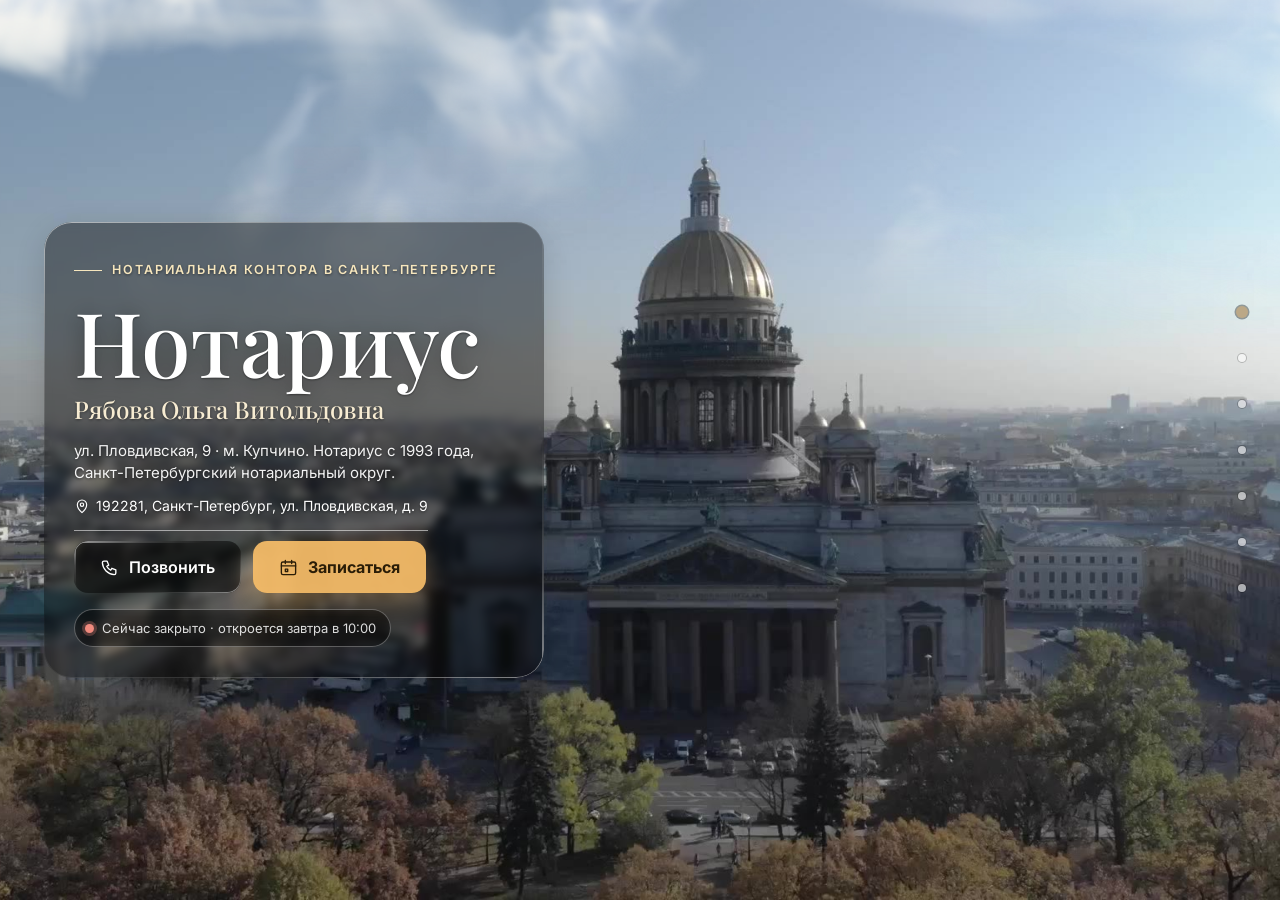
==== commit 9ebb8a3b: "Облака на телефоне, чайки над городом, кнопки размера текста и темы на плашке Облака: на телефоне пл" ====
--- a/index.html
+++ b/index.html
@@ -661,7 +661,7 @@
     </ul>
     <div class="hdr-tools">
       <div class="lang-wrap">
-        <button class="tool tool-lang" id="langBtn" type="button" title="Язык и размер текста" aria-label="Язык и размер текста" aria-haspopup="listbox"><svg class="ico"><use href="#ico-globe"/></svg><span id="langCur">RU</span></button>
+        <button class="tool tool-lang" id="langBtn" type="button" data-i18n-title="lang_label" title="Язык" aria-label="Язык" aria-haspopup="listbox"><svg class="ico"><use href="#ico-globe"/></svg><span id="langCur">RU</span></button>
         <div class="lang-dd" role="listbox" aria-label="Языки сайта">
 <a href="./" data-lang="ru" role="option" hreflang="ru" lang="ru" class="cur" aria-current="page"><b>RU</b>Русский</a>
 <a href="en/" data-lang="en" role="option" hreflang="en" lang="en"><b>EN</b>English</a>
@@ -670,12 +670,13 @@
 <a href="kg/" data-lang="kg" role="option" hreflang="ky" lang="ky"><b>KG</b>Кыргызча</a>
 <a href="az/" data-lang="az" role="option" hreflang="az" lang="az"><b>AZ</b>Azərbaycanca</a>
 <a href="zh/" data-lang="zh" role="option" hreflang="zh" lang="zh"><b>ZH</b>中文</a>
-          <div class="lang-tools" role="group" aria-label="Размер текста и контраст">
-            <button class="tool tool-a" id="fsDown" type="button" data-i18n-title="a11y_smaller" title="Мельче" aria-label="Мельче"><span>А−</span></button>
-            <button class="tool tool-a" id="fsUp" type="button" data-i18n-title="a11y_bigger" title="Крупнее" aria-label="Крупнее"><span>А+</span></button>
-            <button class="tool" id="hcBtn" type="button" data-i18n-title="a11y_contrast" title="Для слабовидящих" aria-label="Для слабовидящих" aria-pressed="false"><svg class="ico"><use href="#ico-eye"/></svg></button>
-          </div>
         </div>
+      </div>
+      <div class="hdr-a11y" role="group" aria-label="Размер текста, контраст и тема">
+        <button class="tool tool-a" id="fsDown" type="button" data-i18n-title="a11y_smaller" title="Мельче" aria-label="Мельче"><span>А−</span></button>
+        <button class="tool tool-a" id="fsUp" type="button" data-i18n-title="a11y_bigger" title="Крупнее" aria-label="Крупнее"><span>А+</span></button>
+        <button class="tool" id="hcBtn" type="button" data-i18n-title="a11y_contrast" title="Для слабовидящих" aria-label="Для слабовидящих" aria-pressed="false"><svg class="ico"><use href="#ico-eye"/></svg></button>
+        <button class="tool" id="themeBtn" type="button" data-i18n-title="theme_toggle" title="Тёмная / светлая тема" aria-label="Тёмная / светлая тема"><svg class="ico moon"><use href="#ico-moon"/></svg><svg class="ico sun"><use href="#ico-sun"/></svg></button>
       </div>
       <a class="btn btn-primary btn-sm hdr-book" href="#contacts" data-go="contacts" data-focus="#fName" data-i18n="nav_book">Записаться</a>
       <a class="hdr-tel" href="tel:+78127081917" aria-label="Позвонить +7 (812) 708-19-17"><svg class="ico"><use href="#ico-phone"/></svg><span>+7 (812) 708-19-17</span></a>
@@ -707,8 +708,8 @@
   <a href="#faq" data-go="faq"><span data-i18n="nav_faq">Вопросы</span></a>
   <a href="#contacts" data-go="contacts"><span data-i18n="nav_contacts">Контакты</span></a>
   <div class="mm-set">
+    <div class="mm-tools" role="group" aria-label="Размер текста, контраст и тема"><button type="button" data-proxy="#fsDown" aria-label="Мельче"><span>А−</span></button><button type="button" data-proxy="#fsUp" aria-label="Крупнее"><span>А+</span></button><button type="button" data-proxy="#hcBtn" aria-label="Для слабовидящих"><svg class="ico"><use href="#ico-eye"/></svg></button><button type="button" data-proxy="#themeBtn" aria-label="Тёмная / светлая тема"><svg class="ico moon"><use href="#ico-moon"/></svg><svg class="ico sun"><use href="#ico-sun"/></svg></button></div>
     <div class="mm-row" role="group" aria-label="Язык сайта"><span class="mm-lbl">Язык</span><a href="./" class="cur" aria-current="page">RU</a><a href="en/" hreflang="en" lang="en">EN</a><a href="uz/" hreflang="uz" lang="uz">UZ</a><a href="tg/" hreflang="tg" lang="tg">TJ</a><a href="kg/" hreflang="ky" lang="ky">KG</a><a href="az/" hreflang="az" lang="az">AZ</a><a href="zh/" hreflang="zh" lang="zh">ZH</a></div>
-    <div class="mm-row" role="group" aria-label="Размер текста и контраст"><span class="mm-lbl">Текст</span><button type="button" data-proxy="#fsDown" aria-label="Мельче"><span>А−</span></button><button type="button" data-proxy="#fsUp" aria-label="Крупнее"><span>А+</span></button><button type="button" data-proxy="#hcBtn" aria-label="Для слабовидящих"><svg class="ico"><use href="#ico-eye"/></svg></button></div>
   </div>
   <div class="mmenu-foot">
     <a class="btn btn-primary" href="#contacts" data-go="contacts" data-focus="#fName" data-i18n="btn_book">Записаться на приём</a>
@@ -1047,11 +1048,11 @@
 
   /* ---------- theme ---------- */
   function initTheme() {
-    var saved = store('nb_theme');
-    if (saved) html.setAttribute('data-theme', saved);
+    var saved = store('nb_theme_etalon');   /* свой ключ: на github.io другие демо пишут сюда nb_theme */
+    if (saved === 'light' || saved === 'dark') html.setAttribute('data-theme', saved);
     var b = $('#themeBtn'); if (b) b.addEventListener('click', function () {
       var next = html.getAttribute('data-theme') === 'dark' ? 'light' : 'dark';
-      html.setAttribute('data-theme', next); store('nb_theme', next);
+      html.setAttribute('data-theme', next); store('nb_theme_etalon', next);
     });
   }
 
@@ -1589,6 +1590,7 @@
 </script>
 <script src="js/etalon.js" defer></script>
 <script src="js/clouds.js" defer></script>
+<script src="js/gulls.js" defer></script>
 <script src="js/title-a.js" defer></script>
 </body>
 </html>
--- a/css/etalon.css
+++ b/css/etalon.css
@@ -189,9 +189,13 @@
 .lang-dd{background:rgba(24,19,12,.92);-webkit-backdrop-filter:blur(16px);backdrop-filter:blur(16px);border:1px solid rgba(255,255,255,.22);color:#fff}
 .lang-dd a:hover,.lang-dd button:hover{background:rgba(255,255,255,.12)}
 .lang-dd a.cur{color:#ffe2a8}
-.lang-tools{display:flex;gap:6px;justify-content:space-between;margin-top:6px;padding-top:8px;border-top:1px solid rgba(255,255,255,.2)}
-.lang-dd .lang-tools .tool{width:44px;min-height:44px;padding:0;justify-content:center;border:1px solid rgba(255,255,255,.22)}
-.lang-dd .lang-tools .tool[aria-pressed="true"]{border-color:#ffe2a8;color:#ffe2a8}
+/* размер текста, контраст, тема: прямо на плашке, рядом с языком */
+.hdr-a11y{display:flex;align-items:center;gap:2px;margin-left:2px;padding-left:8px;border-left:1px solid rgba(255,255,255,.28)}
+.hdr-a11y .tool{width:44px;height:44px}
+.hdr #hcBtn[aria-pressed="true"]{background:rgba(255,226,168,.2);color:#ffe2a8;opacity:1}
+.hdr .tool:disabled{opacity:.35;cursor:default}
+.hdr .tool:disabled:hover{background:none}
+.mm-tools{display:none}
 
 .bar{
   background:var(--glass);-webkit-backdrop-filter:blur(8px);backdrop-filter:blur(8px);border-top:0;box-shadow:none;
@@ -218,6 +222,12 @@
   border:1px solid rgba(255,255,255,.28);border-radius:10px;font-size:14px;font-weight:600}
 .mmenu .mm-row a.cur{color:#ffe2a8;border-color:#ffe2a8}
 .mmenu .mm-row .ico{width:20px;height:20px}
+/* на телефоне те же четыре кнопки одним заметным рядом в меню */
+.mmenu .mm-tools{grid-template-columns:repeat(4,1fr);gap:8px;padding:10px;border:1px solid rgba(255,226,168,.4);border-radius:14px;background:rgba(255,255,255,.07)}
+.mmenu .mm-tools button{display:inline-flex;width:100%;min-height:52px;justify-content:center;align-items:center;border:1px solid rgba(255,255,255,.28);border-radius:10px;font-size:16px;font-weight:700;background:rgba(0,0,0,.25);padding:0}
+.mmenu .mm-tools button .ico{width:22px;height:22px}
+.mmenu .mm-tools button[aria-pressed="true"]{border-color:#ffe2a8;color:#ffe2a8;background:rgba(255,226,168,.14)}
+.mmenu .mm-tools button:disabled{opacity:.4}
 
 /* ==========================================================================
    Экраны: карточки на стекле
@@ -291,6 +301,10 @@
   .hdr-tel span{display:none}
   .hdr-tel:hover{background:rgba(255,255,255,.14)}
 }
+@media (max-width:860px){
+  .hdr-a11y{display:none}
+  .mmenu .mm-tools{display:grid}
+}
 @media (max-width:1100px){
   .nav,.hdr-tel{display:none}
   .burger{display:grid}
@@ -356,6 +370,19 @@
   .hero-clouds{transition:none}
 }
 
+/* ==========================================================================
+   Тёмная тема (кнопка-луна на плашке). По умолчанию (data-theme="light") вид прежний;
+   тёмная — тот же дизайн, но глубже: фото экранов темнее, стекло плотнее, окна и формы тёмные.
+   Первый экран с видео и плашкой в обеих темах одинаковый.
+   ========================================================================== */
+html[data-theme="dark"]{--glass:rgba(0,0,0,.6)}
+html[data-theme="dark"] .sec-hero{--glass:rgba(0,0,0,.4)}
+html[data-theme="dark"] .sec-bg::after{background:rgba(0,0,0,.72)}
+html[data-theme="dark"] .hdr,html[data-theme="dark"] .bar{background:rgba(8,6,3,.78)}
+html[data-theme="dark"] .mmenu{background:rgba(10,8,5,.97)}
+html[data-theme="dark"] .mega,html[data-theme="dark"] .lang-dd{background:rgba(10,8,5,.96)}
+html[data-theme="dark"] .fld input,html[data-theme="dark"] .fld select,html[data-theme="dark"] .fld textarea{background:rgba(0,0,0,.5)}
+
 /* ---------- режим для слабовидящих: чистый чёрный экран без стекла ---------- */
 html[data-hc="1"] .sec:not(.sec-hero){background:#000}
 html[data-hc="1"] .sec-hero{background:#000}
@@ -364,7 +391,7 @@
   background:#000!important;border:2px solid #fff!important;-webkit-backdrop-filter:none!important;backdrop-filter:none!important;box-shadow:none!important}
 html[data-hc="1"] .glass::after,html[data-hc="1"] .glow::before,html[data-hc="1"] .hdr::after,html[data-hc="1"] .bar::before,
 html[data-hc="1"] .sec:not(.sec-hero) :is(.sec-head,.svc,.step,.rev,.rsum,.cred,.cbox,.fq,.about-txt,.quote,.ilink,.chips li,.foot,.rate-chip)::after{display:none!important}
-html[data-hc="1"] .hero-clouds,html[data-hc="1"] .sd-canvas,html[data-hc="1"] .hero-video{display:none!important}
+html[data-hc="1"] .hero-clouds,html[data-hc="1"] .hero-gulls,html[data-hc="1"] .sd-canvas,html[data-hc="1"] .hero-video{display:none!important}
 html[data-hc="1"] .btn-glass.btn-book,html[data-hc="1"] .hdr .btn-primary,html[data-hc="1"] .sec:not(.sec-hero) .btn-primary{background:#ffe14d!important;color:#000!important}
 html[data-hc="1"] .hw,html[data-hc="1"] .hn{text-shadow:none}
 html[data-hc="1"] .btn-glass.btn-book *,html[data-hc="1"] .sec:not(.sec-hero) .btn-primary *{color:#000!important}
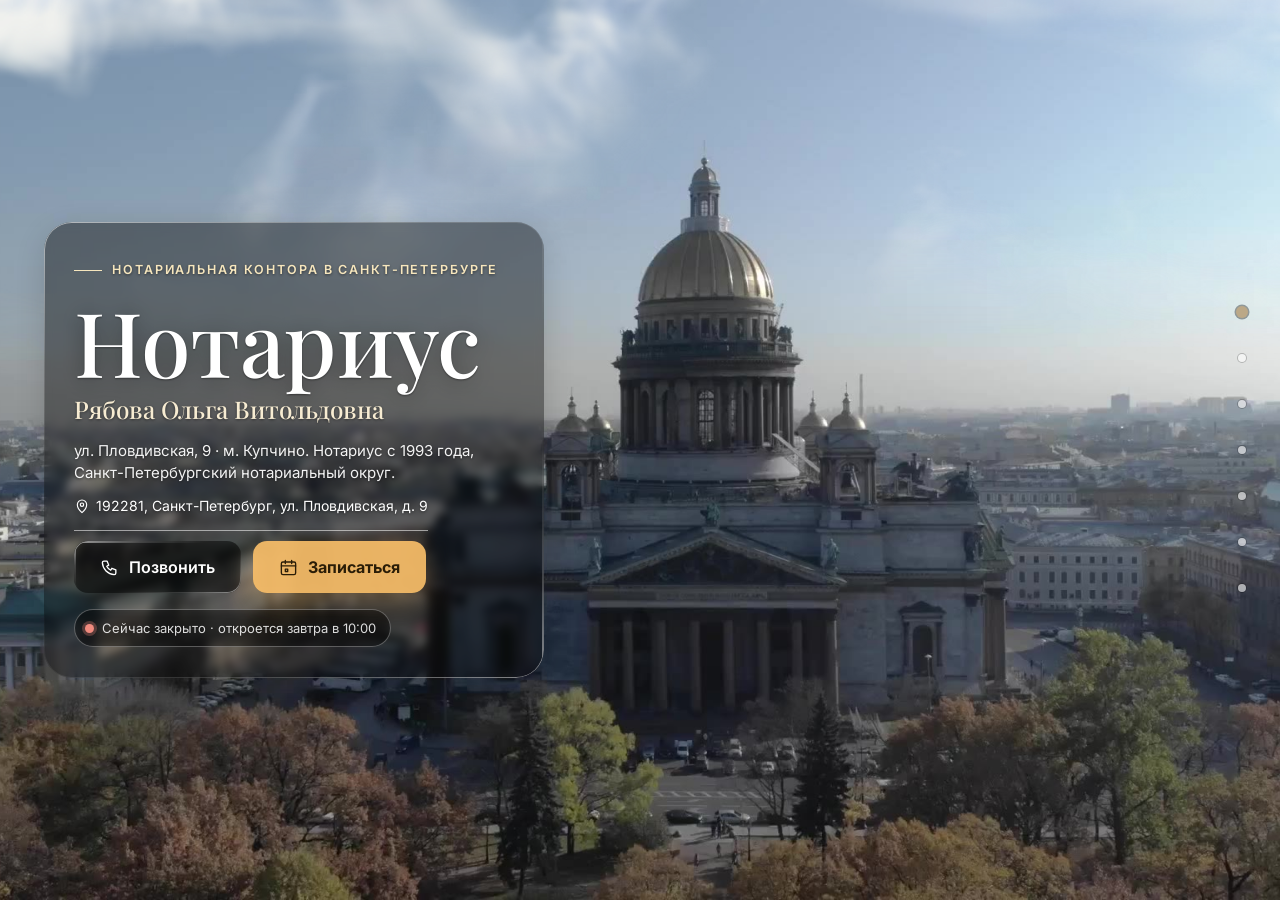
==== commit c1088770: "Запись: три способа на выбор, письмо уходит на почту нотариуса Кнопки «Записаться» открывают выбор: " ====
--- a/index.html
+++ b/index.html
@@ -390,6 +390,17 @@
 .mcontacts a{display:inline-flex;align-items:center;gap:7px;min-height:44px;padding:9px 13px;border-radius:10px;border:1px solid var(--line);font-size:13.5px}
 .mcontacts a .ico{width:16px;height:16px}
 .mcontacts a:hover{border-color:var(--accent)}
+/* способы записи: позвонить, написать на почту, WhatsApp */
+.bk-opts{display:grid;gap:10px;margin-top:14px}
+.bk-opt{display:flex;align-items:center;gap:14px;min-height:60px;padding:10px 16px;border-radius:14px;border:1px solid var(--line);background:var(--bg3);color:var(--text);font-size:16px;font-weight:600;text-align:left;text-decoration:none;transition:border-color .2s,background .2s}
+.bk-opt:hover{border-color:var(--accent);background:var(--accent-soft)}
+.bk-opt .ico{width:24px;height:24px;color:var(--accent-d);flex:none}
+.bk-opt small{display:block;font-weight:400;font-size:13px;color:var(--muted);margin-top:1px}
+.mbox-book{max-width:440px}
+.bk-inline{grid-template-columns:repeat(3,1fr);gap:8px}
+.bk-inline .bk-opt{flex-direction:column;justify-content:center;gap:5px;min-height:76px;padding:9px 6px;font-size:13.5px;text-align:center;line-height:1.2}
+.bk-inline .bk-opt .ico{width:22px;height:22px}
+.bk-inline .bk-opt small{display:none}
 /* services modal */
 .svc-list{margin-top:16px;display:grid;grid-template-columns:1fr 1fr;gap:6px}
 .svc-list button{display:flex;gap:10px;align-items:center;width:100%;min-height:44px;text-align:left;padding:10px 12px;border-radius:10px;font-size:14px;line-height:1.35;border:1px solid var(--line2);background:var(--bg)}
@@ -678,7 +689,7 @@
         <button class="tool" id="hcBtn" type="button" data-i18n-title="a11y_contrast" title="Для слабовидящих" aria-label="Для слабовидящих" aria-pressed="false"><svg class="ico"><use href="#ico-eye"/></svg></button>
         <button class="tool" id="themeBtn" type="button" data-i18n-title="theme_toggle" title="Тёмная / светлая тема" aria-label="Тёмная / светлая тема"><svg class="ico moon"><use href="#ico-moon"/></svg><svg class="ico sun"><use href="#ico-sun"/></svg></button>
       </div>
-      <a class="btn btn-primary btn-sm hdr-book" href="#contacts" data-go="contacts" data-focus="#fName" data-i18n="nav_book">Записаться</a>
+      <a class="btn btn-primary btn-sm hdr-book" href="#contacts" data-modal="bookModal" data-i18n="nav_book">Записаться</a>
       <a class="hdr-tel" href="tel:+78127081917" aria-label="Позвонить +7 (812) 708-19-17"><svg class="ico"><use href="#ico-phone"/></svg><span>+7 (812) 708-19-17</span></a>
       <button class="tool burger" id="burger" type="button" aria-controls="mmenu" aria-expanded="false" aria-label="Меню"><svg class="ico"><use href="#ico-menu"/></svg></button>
     </div>
@@ -712,7 +723,7 @@
     <div class="mm-row" role="group" aria-label="Язык сайта"><span class="mm-lbl">Язык</span><a href="./" class="cur" aria-current="page">RU</a><a href="en/" hreflang="en" lang="en">EN</a><a href="uz/" hreflang="uz" lang="uz">UZ</a><a href="tg/" hreflang="tg" lang="tg">TJ</a><a href="kg/" hreflang="ky" lang="ky">KG</a><a href="az/" hreflang="az" lang="az">AZ</a><a href="zh/" hreflang="zh" lang="zh">ZH</a></div>
   </div>
   <div class="mmenu-foot">
-    <a class="btn btn-primary" href="#contacts" data-go="contacts" data-focus="#fName" data-i18n="btn_book">Записаться на приём</a>
+    <a class="btn btn-primary" href="#contacts" data-modal="bookModal" data-i18n="btn_book">Записаться на приём</a>
     <a class="btn btn-ghost" href="tel:+78127081917"><svg class="ico"><use href="#ico-phone"/></svg>+7 (812) 708-19-17</a>
   </div>
 </nav>
@@ -736,7 +747,7 @@
           <p class="hero-addr rv" style="--i:3"><a class="addr-link" href="https://yandex.ru/maps/org/1414993983/" target="_blank" rel="noopener"><svg class="ico"><use href="#ico-pin"/></svg>192281, Санкт-Петербург, ул. Пловдивская, д. 9</a></p>
           <div class="hero-cta rv" style="--i:4">
             <a class="btn btn-glass btn-call glass glow" href="tel:+78127081917"><svg class="ico"><use href="#ico-phone"/></svg><span data-i18n="bar_call">Позвонить</span></a>
-            <a class="btn btn-glass btn-book glass glow" href="#contacts" data-go="contacts" data-focus="#fName"><svg class="ico"><use href="#ico-calendar"/></svg><span data-i18n="nav_book">Записаться</span></a>
+            <a class="btn btn-glass btn-book glass glow" href="#contacts" data-modal="bookModal"><svg class="ico"><use href="#ico-calendar"/></svg><span data-i18n="nav_book">Записаться</span></a>
           </div>
           <span class="status rv" style="--i:5" id="status"><i></i><span data-i18n="status_open">Открыто сейчас</span></span>
         </div>
@@ -745,7 +756,7 @@
 
     <!-- 2. SERVICES -->
     <section class="sec sec-alt" id="services" data-title="nav_services">
-      <div class="sec-bg" aria-hidden="true"><picture><source media="(max-width:768px)" data-srcset="img/bg/hermitage-jordan-staircase-900.jpg"><img src="[data-uri]" data-src="img/bg/hermitage-jordan-staircase-1920.jpg" alt="" width="1920" height="1280" decoding="async"></picture></div>
+      <div class="sec-bg" aria-hidden="true"><picture><source media="(max-width:768px)" data-srcset="img/bg/hermitage-nicholas-ii-library-900.jpg"><img src="[data-uri]" data-src="img/bg/hermitage-nicholas-ii-library-1920.jpg" alt="" width="1920" height="1280" decoding="async"></picture></div>
       <div class="sec-scroll"><div class="wrap">
         <div class="sec-head">
           <span class="kicker rv" style="--i:0" data-i18n="services_kicker">Нотариальные услуги</span>
@@ -770,7 +781,7 @@
 
     <!-- 3. ABOUT -->
     <section class="sec" id="about" data-title="nav_about">
-      <div class="sec-bg" aria-hidden="true"><picture><source media="(max-width:768px)" data-srcset="img/bg/yusupov-red-drawing-room-900.jpg"><img src="[data-uri]" data-src="img/bg/yusupov-red-drawing-room-1920.jpg" alt="" width="1920" height="1280" decoding="async"></picture></div>
+      <div class="sec-bg" aria-hidden="true"><picture><source media="(max-width:768px)" data-srcset="img/bg/peterhof-alexander-i-study-900.jpg"><img src="[data-uri]" data-src="img/bg/peterhof-alexander-i-study-1920.jpg" alt="" width="1920" height="1280" decoding="async"></picture></div>
       <div class="sec-scroll"><div class="wrap">
         <div class="about">
           <div class="about-txt">
@@ -802,7 +813,7 @@
 
     <!-- 4. HOW -->
     <section class="sec sec-alt" id="how" data-title="nav_how">
-      <div class="sec-bg" aria-hidden="true"><picture><source media="(max-width:768px)" data-srcset="img/bg/catherine-palace-antechamber-900.jpg"><img src="[data-uri]" data-src="img/bg/catherine-palace-antechamber-1920.jpg" alt="" width="1920" height="1280" decoding="async"></picture></div>
+      <div class="sec-bg" aria-hidden="true"><picture><source media="(max-width:768px)" data-srcset="img/bg/pavlovsk-maria-feodorovna-library-900.jpg"><img src="[data-uri]" data-src="img/bg/pavlovsk-maria-feodorovna-library-1920.jpg" alt="" width="1920" height="1280" decoding="async"></picture></div>
       <div class="sec-scroll"><div class="wrap">
         <div class="sec-head">
           <span class="kicker rv" style="--i:0" data-i18n="how_kicker">Порядок обращения</span>
@@ -821,7 +832,7 @@
 
     <!-- 5. REVIEWS -->
     <section class="sec" id="reviews" data-title="nav_reviews">
-      <div class="sec-bg" aria-hidden="true"><picture><source media="(max-width:768px)" data-srcset="img/bg/sheremetev-raspberry-room-900.jpg"><img src="[data-uri]" data-src="img/bg/sheremetev-raspberry-room-1920.jpg" alt="" width="1920" height="1280" decoding="async"></picture></div>
+      <div class="sec-bg" aria-hidden="true"><picture><source media="(max-width:768px)" data-srcset="img/bg/yusupov-prince-study-library-900.jpg"><img src="[data-uri]" data-src="img/bg/yusupov-prince-study-library-1920.jpg" alt="" width="1920" height="1280" decoding="async"></picture></div>
       <div class="sec-scroll"><div class="wrap">
         <div class="sec-head">
           <span class="kicker rv" style="--i:0" data-i18n="reviews_kicker">Отзывы</span>
@@ -847,7 +858,7 @@
 
     <!-- 6. FAQ -->
     <section class="sec sec-alt" id="faq" data-title="nav_faq">
-      <div class="sec-bg" aria-hidden="true"><picture><source media="(max-width:768px)" data-srcset="img/bg/pavlovsk-hall-of-peace-900.jpg"><img src="[data-uri]" data-src="img/bg/pavlovsk-hall-of-peace-1920.jpg" alt="" width="1920" height="1280" decoding="async"></picture></div>
+      <div class="sec-bg" aria-hidden="true"><picture><source media="(max-width:768px)" data-srcset="img/bg/rnb-voltaire-library-900.jpg"><img src="[data-uri]" data-src="img/bg/rnb-voltaire-library-1920.jpg" alt="" width="1920" height="1280" decoding="async"></picture></div>
       <div class="sec-scroll"><div class="wrap">
         <div class="sec-head">
           <span class="kicker rv" style="--i:0" data-i18n="faq_kicker">Вопросы и ответы</span>
@@ -875,7 +886,7 @@
 
     <!-- 7. CONTACTS -->
     <section class="sec" id="contacts" data-title="nav_contacts">
-      <div class="sec-bg" aria-hidden="true"><picture><source media="(max-width:768px)" data-srcset="img/bg/menshikov-walnut-study-900.jpg"><img src="[data-uri]" data-src="img/bg/menshikov-walnut-study-1920.jpg" alt="" width="1920" height="1280" decoding="async"></picture></div>
+      <div class="sec-bg" aria-hidden="true"><picture><source media="(max-width:768px)" data-srcset="img/bg/stroganov-palace-mineral-cabinet-900.jpg"><img src="[data-uri]" data-src="img/bg/stroganov-palace-mineral-cabinet-1920.jpg" alt="" width="1920" height="1280" decoding="async"></picture></div>
       <div class="sec-scroll"><div class="wrap">
         <div class="sec-head sec-head-rate glass glow">
           <div class="sh-txt">
@@ -909,6 +920,11 @@
           <div class="cbox form rv" style="--i:3">
             <h3 data-i18n="form_title">Записаться на приём</h3>
             <p class="fdesc" data-i18n="form_desc">Заполните форму — откроется ваш почтовый клиент с готовым письмом. Или позвоните +7 (812) 708-19-17.</p>
+            <div class="bk-opts bk-inline" role="group" aria-label="Как удобнее записаться?">
+              <a class="bk-opt" href="tel:+78127081917"><svg class="ico"><use href="#ico-phone"/></svg><span><span data-i18n="bar_call">Позвонить</span><small>+7 (812) 708-19-17</small></span></a>
+              <a class="bk-opt" href="#contacts" data-go="contacts" data-focus="#fName"><svg class="ico"><use href="#ico-mail"/></svg><span><span data-i18n="book_mail">Написать на почту</span><small>notar-spb.ru@ya.ru</small></span></a>
+              <a class="bk-opt" href="https://wa.me/79812062343" target="_blank" rel="noopener"><svg class="ico"><use href="#ico-whatsapp"/></svg><span><span data-i18n="bar_wa">WhatsApp</span><small>+7 981 206-23-43</small></span></a>
+            </div>
             <form id="bookForm" class="fg" novalidate>
               <div class="f2">
                 <div class="fld"><label for="fName" data-i18n="f_name">Ваше имя</label><input id="fName" name="name" type="text" autocomplete="name" required><span class="ferr" data-i18n="f_err_name">Укажите имя</span></div>
@@ -950,13 +966,24 @@
     <a class="bi" href="https://yandex.ru/maps/org/1414993983/" target="_blank" rel="noopener"><svg class="ico"><use href="#ico-pin"/></svg><span data-i18n="bar_route">Маршрут</span></a>
     <a class="bi" href="tel:+78127081917"><svg class="ico"><use href="#ico-phone"/></svg><span data-i18n="bar_call">Позвонить</span></a>
     <a class="bi" href="#contacts" data-go="contacts" data-focus="#fComment"><svg class="ico"><use href="#ico-pen"/></svg><span data-i18n="bar_write">Написать</span></a>
-    <a class="bi" href="#contacts" data-go="contacts" data-focus="#fName"><svg class="ico"><use href="#ico-calendar"/></svg><span data-i18n="bar_book">Записаться</span></a>
+    <a class="bi" href="#contacts" data-modal="bookModal"><svg class="ico"><use href="#ico-calendar"/></svg><span data-i18n="bar_book">Записаться</span></a>
     <a class="bi" href="#hours" data-modal="hoursModal"><svg class="ico"><use href="#ico-clock"/></svg><span data-i18n="bar_hours">Часы</span></a>
     <a class="bi" href="mailto:03200191@npspb.ru"><svg class="ico"><use href="#ico-mail"/></svg><span data-i18n="bar_mail">Почта</span></a>
   </div>
 </nav>
 
 <!-- ===== modals ===== -->
+<div class="modal" id="bookModal" role="dialog" aria-modal="true" aria-labelledby="bookTitle">
+  <div class="mbox mbox-book">
+    <button class="mclose" type="button" data-i18n-title="modal_close" title="Закрыть" aria-label="Закрыть"><svg class="ico"><use href="#ico-x"/></svg></button>
+    <h3 id="bookTitle" data-i18n="book_pick_title">Как удобнее записаться?</h3>
+    <div class="bk-opts">
+      <a class="bk-opt" href="tel:+78127081917"><svg class="ico"><use href="#ico-phone"/></svg><span><span data-i18n="bar_call">Позвонить</span><small>+7 (812) 708-19-17</small></span></a>
+      <a class="bk-opt" href="#contacts" data-go="contacts" data-focus="#fName"><svg class="ico"><use href="#ico-mail"/></svg><span><span data-i18n="book_mail">Написать на почту</span><small>notar-spb.ru@ya.ru</small></span></a>
+      <a class="bk-opt" href="https://wa.me/79812062343" target="_blank" rel="noopener"><svg class="ico"><use href="#ico-whatsapp"/></svg><span><span data-i18n="bar_wa">WhatsApp</span><small>+7 981 206-23-43</small></span></a>
+    </div>
+  </div>
+</div>
 <div class="modal" id="hoursModal" role="dialog" aria-modal="true" aria-labelledby="hoursTitle">
   <div class="mbox">
     <button class="mclose" type="button" data-i18n-title="modal_close" title="Закрыть" aria-label="Закрыть"><svg class="ico"><use href="#ico-x"/></svg></button>
@@ -969,7 +996,7 @@
       <a href="tel:+78127081917"><svg class="ico"><use href="#ico-phone"/></svg>+7 (812) 708-19-17</a>
       <a href="mailto:03200191@npspb.ru"><svg class="ico"><use href="#ico-mail"/></svg>03200191@npspb.ru</a>
 
-      <a href="#contacts" data-go="contacts" data-focus="#fName" class="mclose-go"><svg class="ico"><use href="#ico-calendar"/></svg><span data-i18n="nav_book">Записаться</span></a>
+      <a href="#contacts" data-modal="bookModal" class="mclose-go"><svg class="ico"><use href="#ico-calendar"/></svg><span data-i18n="nav_book">Записаться</span></a>
     </div>
   </div>
 </div>
@@ -993,7 +1020,7 @@
   </div>
 </div>
 
-<script>window.SITE = {"slug":"ryabova","lang":"ru","langs":["ru","en","uz","tg","kg","az","zh"],"base":"","name":"Рябова Ольга Витольдовна","name_ru":"Рябова Ольга Витольдовна","short_name":"Нотариус Рябова","url":"https://kristall2002-art.github.io/etalon-a-ryabova/","form_to":"site_vseti@mail.ru","hours":{"mon_fri":"Пн 10:00–13:00 и 14:00–18:00; Вт 09:00–13:00 и 14:00–18:00; Ср 10:00–13:00 и 14:00–17:00; Чт 10:00–13:00 и 14:00–18:00; Пт — приёма граждан нет","sat":"выходной","sun":"выходной","note":"Данные с сайта notar-spb.ru (страницы «Режим работы, адрес» и «Время работы»)"},"phones":["+7 (812) 708-19-17","+7 (812) 366-00-10","+7 (812) 628-00-10"],"email":"03200191@npspb.ru","lat":59.8414922,"lon":30.3906568,"i18n":{"ru":{"_name":"Русский","_flag":"RU","nav_home":"Главная","nav_services":"Услуги","nav_about":"О нотариусе","nav_how":"Как проходит","nav_reviews":"Отзывы","nav_faq":"Вопросы","nav_contacts":"Контакты","nav_book":"Записаться","menu_all_services":"Все категории услуг","menu_pick":"Выберите категорию — откроется список действий","theme_toggle":"Тёмная / светлая тема","lang_label":"Язык","hero_kicker":"Нотариальная контора в Санкт-Петербурге","hero_notary":"Нотариус","hero_sub":"ул. Пловдивская, 9 · м. Купчино. Нотариус с 1993 года, Санкт-Петербургский нотариальный округ.","btn_book":"Записаться на приём","btn_services":"Все услуги","status_open":"Открыто сейчас","status_closed":"Сейчас закрыто","status_until":"до {t}","status_opens":"откроется {d} в {t}","status_today":"сегодня","status_tomorrow":"завтра","stat_years":"лет практики","stat_services":"видов услуг","stat_rating":"рейтинг на Яндекс.Картах","stat_langs":"языков на сайте","services_kicker":"Нотариальные услуги","services_title":"Чем мы можем помочь","services_desc":"Десять направлений и более 70 нотариальных действий. Нажмите на категорию, чтобы увидеть полный список.","svc_items":"действий","svc_open":"Открыть список","svc_book_this":"Записаться по этой услуге","svc_hint":"Нажмите на услугу — она подставится в форму записи","cat_realty":"Недвижимость и ипотека","cat_realty_d":"Сделки с квартирами, долями, залогом и рентой","cat_inherit":"Наследство и завещания","cat_inherit_d":"Завещания, наследственные дела, свидетельства о праве","cat_family":"Семья и брак","cat_family_d":"Брачный договор, алименты, материнский капитал, согласия","cat_power":"Доверенности","cat_power_d":"Любые доверенности, включая машиночитаемые","cat_business":"Бизнес и ООО","cat_business_d":"Доли, уставы, протоколы, опционы","cat_certify":"Свидетельствования","cat_certify_d":"Подписи, копии, переводы, факты","cat_deposit":"Депозит и обеспечение","cat_deposit_d":"Расчёты через нотариуса, залог движимого имущества","cat_statements":"Заявления и передача документов","cat_statements_d":"Официальная передача заявлений и документов","cat_digital":"Электронные и дистанционные услуги","cat_digital_d":"Онлайн-формат нотариальных действий","cat_other":"Прочие действия и выезд","cat_other_d":"Консультации, выезд, корпоративное обслуживание","about_kicker":"О нотариусе","about_title":"Более 30 лет нотариальной практики","about_p1":"Рябова Ольга Витольдовна — нотариус Санкт-Петербургского нотариального округа, осуществляет нотариальную деятельность с 1993 года. Реестровый номер 78/223-н/78, лицензия №125 от 23.04.1993, приказ №207-к от 23.06.1993 (Управление юстиции Ленгорисполкома).","about_p2":"Контора находится по адресу ул. Пловдивская, 9 — Фрунзенский район, Купчино. Нотариус и сотрудники конторы разъясняют правовые последствия каждого действия, проверяют документы и помогают выбрать форму сделки, которая защитит ваши интересы.","about_p3":"Нотариус удостоверяет сделки, доверенности и завещания, ведёт наследственные дела, свидетельствует подлинность подписей и верность копий, подаёт документы в Росреестр и ФНС в электронном виде.","cred_reg":"Реестровый номер","cred_lic":"Лицензия","cred_member":"Член палаты","cred_since":"Нотариус с","cred_pay":"Оплата","about_strong":"Чем силён","about_quote":"Нотариальный акт — это защита ваших прав сегодня и уверенность в завтрашнем дне.","how_kicker":"Порядок обращения","how_title":"Как проходит нотариальное действие","how_desc":"Понятный процесс в пять шагов — от звонка до готового документа.","step1_t":"Запись","step1_d":"Позвоните или оставьте заявку на сайте. Уточните услугу и удобное время.","step2_t":"Документы","step2_d":"Подготовьте документы по списку, который сообщат при записи. Оригиналы обязательны.","step3_t":"Консультация","step3_d":"Нотариус разъяснит правовые последствия, проверит документы и личности сторон.","step4_t":"Удостоверение","step4_d":"Подписание документа в присутствии нотариуса и совершение удостоверительной надписи.","step5_t":"Результат","step5_d":"Вы получаете готовый документ. При необходимости — электронная подача в Росреестр.","reviews_kicker":"Отзывы","reviews_title":"Что говорят клиенты","reviews_src":"По материалам отзывов на Яндекс.Картах и 2ГИС. Оценка — 4.4 из 5 по 33 отзывам.","reviews_link":"Все отзывы на Яндекс.Картах","reviews_gis":"Отзывы на 2ГИС","reviews_demo_note":"Демонстрационное наполнение: тексты отзывов — примеры оформления. Реальные отзывы подтягиваются с Яндекс.Карт и 2ГИС — ссылка ниже.","review_sample":"Пример оформления","review_real":"Реальный отзыв","reviews_count":"33 отзывов","badge_reviews":"33 отзывов на Яндекс.Картах","badge_hint":"Открыть отзывы на Яндекс.Картах","faq_kicker":"Вопросы и ответы","faq_title":"Частые вопросы","faq_desc":"Если не нашли ответ — позвоните +7 (812) 708-19-17, подскажем.","faq_more":"","faq1_q":"Нужна ли предварительная запись?","faq1_a":"Рекомендуем записаться заранее по телефону +7 (812) 708-19-17 или через форму на сайте — так вы не будете ждать в очереди. Часы приёма: Пн 10:00–13:00 и 14:00–18:00; Вт 09:00–13:00 и 14:00–18:00; Ср 10:00–13:00 и 14:00–17:00; Чт 10:00–13:00 и 14:00–18:00; Пт — приёма граждан нет в будни, выходной в субботу.","faq2_q":"Какие документы взять с собой?","faq2_a":"Всегда — паспорт каждого участника. Остальное зависит от действия: для сделки с недвижимостью — правоустанавливающие документы, для доверенности — данные представителя, для наследства — свидетельство о смерти и документы о родстве. Точный список сообщат при записи.","faq3_q":"Можно ли оплатить картой?","faq3_a":"Наличные и банковские карты.","faq4_q":"Работаете ли по субботам?","faq4_a":"Да, в субботу приём выходной. Воскресенье — выходной. Данные с сайта notar-spb.ru (страницы «Режим работы, адрес» и «Время работы»).","faq5_q":"Можно ли вызвать нотариуса на дом или в больницу?","faq5_a":"Да, выезд нотариуса возможен — на дом, в больницу, в офис организации. Время и условия выезда согласуются по телефону +7 (812) 708-19-17.","faq6_q":"Подаёте ли документы в Росреестр?","faq6_a":"Да. После удостоверения сделки нотариус направляет документы в Росреестр в электронном виде — без визита в МФЦ и с сокращённым сроком регистрации.","faq7_q":"Сколько стоит нотариальное действие?","faq7_a":"Стоимость складывается из нотариального тарифа, установленного законом, и платы за услуги правового и технического характера, единой для всех нотариусов Санкт-Петербурга. Точную сумму по вашему действию сообщат при записи.","faq8_q":"Как добраться до конторы?","faq8_a":"Адрес: ул. Пловдивская, 9, Фрунзенский район, Купчино. Метро: Купчино. Нажмите на адрес в любом месте сайта — откроется Яндекс.Карта с маршрутом.","faq9_q":"Что делать, если участник сделки не говорит по-русски?","faq9_a":"Нотариальное действие совершается на русском языке. Если участник не владеет русским, потребуется переводчик — его участие и данные указываются в документе. Договоритесь об этом заранее при записи.","faq10_q":"Нужно ли присутствие того, на кого оформляется доверенность?","faq10_a":"Нет. Для доверенности достаточно присутствия доверителя с паспортом; о представителе нужны паспортные данные. Представитель получает доверенность позже — лично или через доверителя.","contacts_kicker":"Контакты","contacts_title":"Как нас найти","lbl_address":"Адрес","lbl_metro":"Метро","lbl_phone":"Телефоны","lbl_email":"Почта","lbl_hours":"Часы приёма","lbl_payment":"Оплата","btn_route":"Проложить маршрут","btn_map":"Открыть на Яндекс.Картах","hours_mf":"Пн–Пт","hours_sat":"Сб","hours_sun":"Вс","form_title":"Записаться на приём","form_desc":"Заполните форму — откроется ваш почтовый клиент с готовым письмом. Или позвоните +7 (812) 708-19-17.","f_name":"Ваше имя","f_phone":"Телефон","f_lang":"Язык обращения","f_service":"Услуга","f_service_ph":"Выберите категорию услуги","f_time":"Удобное время","f_time_ph":"Например: вторник после 15:00","f_comment":"Комментарий","f_comment_ph":"Кратко опишите задачу","f_submit":"Отправить заявку","f_note":"Нажимая кнопку, вы открываете письмо в своём почтовом приложении — проверьте и отправьте его.","f_err_name":"Укажите имя","f_err_phone":"Укажите телефон в формате +7 …","f_err_service":"Выберите услугу","f_sent":"Письмо сформировано и открыто в почтовом клиенте. Если оно не открылось — позвоните +7 (812) 708-19-17.","mail_subject":"Запись к нотариусу — Нотариус Рябова","mail_intro":"Заявка на приём с сайта Нотариус Рябова","bar_route":"Маршрут","bar_call":"Позвонить","bar_write":"Написать","bar_book":"Записаться","bar_hours":"Часы","bar_tg":"Telegram","bar_wa":"WhatsApp","bar_mail":"Почта","hm_title":"Часы работы","hm_today":"сегодня","hm_closed":"выходной","hm_note":"Примечание","hm_outside":"Вне часов приёма","hm_outside_text":"Оставьте заявку через форму на сайте или напишите на почту — ответим в ближайший рабочий день.","day_mon":"Понедельник","day_tue":"Вторник","day_wed":"Среда","day_thu":"Четверг","day_fri":"Пятница","day_sat":"Суббота","day_sun":"Воскресенье","modal_close":"Закрыть","foot_rights":"© 2026 Нотариус Рябова. Санкт-Петербургский нотариальный округ. Реестровый номер 78/223-н/78.","foot_disclaimer":"Информация на сайте носит справочный характер и не является публичной офертой. Стоимость услуг уточняйте по телефону.","foot_made":"Сайт создан на основе открытых данных Федеральной нотариальной палаты, Яндекс.Карт и 2ГИС.","foot_demo":"Демонстрационный проект веб-агентства «в сети» — показывает, каким может быть сайт нотариуса. Это не официальный сайт нотариальной конторы.","meta_title":"Нотариус Рябова О. В. — ул. Пловдивская, 9, СПб","meta_title_short":"Нотариус Рябова О. В. — Санкт-Петербург","meta_desc":"Нотариус Рябова О. В., ул. Пловдивская, 9. Пн–пт Пн 10:00–13:00 и 14:00–18:00; Вт 09:00–13:00 и 14:00–18:00; Ср 10:00–13:00 и 14:00–17:00; Чт 10:00–13:00 и 14:00–18:00; Пт — приёма граждан нет, сб выходной. Наследство, доверенности, сделки, ООО. Запись: +7 (812) 708-19-17.","meta_desc_short":"Нотариус Рябова О. В., ул. Пловдивская, 9. Наследство, доверенности, сделки с недвижимостью, ООО. Запись: +7 (812) 708-19-17.","val_okrug":"Санкт-Петербургский нотариальный округ","val_okrug_gen":"Санкт-Петербургского нотариального округа","metro_prefix":"м. ","aria_menu":"Меню","aria_sections":"Разделы","aria_quick":"Быстрые действия","aria_map":"Карта: ул. Пловдивская, 9","img_alt":"Санкт-Петербург, Фрунзенский район, Купчино","foot_old_site":"Прежний сайт","lang_switch":"Языки сайта","mail_lbl_notary":"Нотариус","mail_lbl_name":"Имя","mail_lbl_phone":"Телефон","mail_lbl_lang":"Язык обращения","mail_lbl_service":"Услуга","mail_lbl_time":"Удобное время","mail_lbl_comment":"Комментарий","mail_lbl_site":"Сайт","lbl_messengers":"Мессенджеры","status_docs_last":"документы принимают до {t}","status_docs_over":"приём документов на сегодня закончен","info_title":"Материалы конторы","info_sub":"Тексты и документы нотариальной конторы","info_tariffs":"Тарифы","info_docs":"Какие документы нужны","info_articles":"Разъяснения нотариуса","info_useful":"Полезная информация","info_pdn":"Обработка персональных данных","info_file":"Скачать","info_ru_note":"","info_open":"Открыть","foot_photos":"Фото фонов","a11y_bigger":"Крупнее","a11y_smaller":"Мельче","a11y_contrast":"Для слабовидящих"}},"svc":{},"cats":[{"id":"realty","icon":"home","items":["Купля-продажа квартиры, дома, участка","Продажа доли в квартире","Дарение недвижимости","Договор ренты и пожизненного содержания с иждивением","Договор ипотеки доли в праве общей собственности","Уведомление сособственника о продаже доли","Соглашение об определении долей","Соглашение о порядке пользования помещением","Предварительный договор","Электронная подача документов в Росреестр"]},{"id":"inherit","icon":"scroll","items":["Удостоверение завещания","Совместное завещание супругов","Наследственный договор","Открытие и ведение наследственного дела","Свидетельство о праве на наследство","Соглашение о разделе наследственного имущества","Принятие мер по охране наследства","Выезд к завещателю на дом или в больницу"]},{"id":"family","icon":"heart","items":["Брачный договор","Соглашение о разделе совместно нажитого имущества","Соглашение об уплате алиментов","Оформление материнского капитала в долевую собственность","Согласие супруга на сделку","Согласие на выезд ребёнка за границу","Согласие на регистрацию по месту жительства"]},{"id":"power","icon":"key","items":["Генеральная доверенность","На управление и распоряжение автомобилем","На управление квартирой","На представление интересов в суде","На представление интересов несовершеннолетнего","На получение пенсии и пособий","На ведение наследственного дела","На получение документов","На распоряжение банковским счётом","Машиночитаемая доверенность (МЧД)","Отмена доверенности"]},{"id":"business","icon":"briefcase","items":["Купля-продажа доли в уставном капитале ООО","Дарение доли в уставном капитале","Залог доли","Удостоверение решения единственного участника","Удостоверение протокола общего собрания участников","Акцепт безотзывной оферты о продаже доли","Опционный договор и соглашение о предоставлении опциона","Договор конвертируемого займа","Заявление о выходе участника из ООО","Договор инвестиционного товарищества","Соглашение об управлении хозяйственным партнёрством"]},{"id":"certify","icon":"stamp","items":["Свидетельствование подлинности подписи","Свидетельствование верности копий документов и выписок","Свидетельствование верности перевода","Удостоверение времени предъявления документа","Удостоверение равнозначности электронного и бумажного документа","Удостоверение факта нахождения гражданина в живых","Обеспечение доказательств в интернете (осмотр сайта)"]},{"id":"deposit","icon":"safe","items":["Нотариальный депозит по сделке с недвижимостью","Депозит при банкротстве","Регистрация уведомления о залоге движимого имущества","Выписка из реестра уведомлений о залоге","Исполнительная надпись","Протест векселя"]},{"id":"statements","icon":"mail","items":["Передача заявлений и документов почтой и по каналам связи","Свидетельство о передаче заявления","Принятие на хранение документов","Обеспечение доказательств"]},{"id":"digital","icon":"chip","items":["Дистанционная сделка с участием двух нотариусов","Электронная подача документов в Росреестр и ФНС","Удостоверение равнозначности документов","Выписки из ЕГРН и ЕГРЮЛ через нотариуса","Машиночитаемые доверенности"]},{"id":"other","icon":"plus","items":["Правовая консультация по нотариальному действию","Выезд нотариуса на дом, в больницу, в офис","Корпоративное обслуживание организаций","Составление проектов договоров и заявлений","Помощь в подборе формы сделки"]}],"content_url":"content.json"};</script>
+<script>window.SITE = {"slug":"ryabova","lang":"ru","langs":["ru","en","uz","tg","kg","az","zh"],"base":"","name":"Рябова Ольга Витольдовна","name_ru":"Рябова Ольга Витольдовна","short_name":"Нотариус Рябова","url":"https://kristall2002-art.github.io/etalon-a-ryabova/","form_to":"notar-spb.ru@ya.ru","hours":{"mon_fri":"Пн 10:00–13:00 и 14:00–18:00; Вт 09:00–13:00 и 14:00–18:00; Ср 10:00–13:00 и 14:00–17:00; Чт 10:00–13:00 и 14:00–18:00; Пт — приёма граждан нет","sat":"выходной","sun":"выходной","note":"Данные с сайта notar-spb.ru (страницы «Режим работы, адрес» и «Время работы»)"},"phones":["+7 (812) 708-19-17","+7 (812) 366-00-10","+7 (812) 628-00-10"],"email":"03200191@npspb.ru","lat":59.8414922,"lon":30.3906568,"i18n":{"ru":{"_name":"Русский","_flag":"RU","nav_home":"Главная","nav_services":"Услуги","nav_about":"О нотариусе","nav_how":"Как проходит","nav_reviews":"Отзывы","nav_faq":"Вопросы","nav_contacts":"Контакты","nav_book":"Записаться","menu_all_services":"Все категории услуг","menu_pick":"Выберите категорию — откроется список действий","theme_toggle":"Тёмная / светлая тема","lang_label":"Язык","hero_kicker":"Нотариальная контора в Санкт-Петербурге","hero_notary":"Нотариус","hero_sub":"ул. Пловдивская, 9 · м. Купчино. Нотариус с 1993 года, Санкт-Петербургский нотариальный округ.","btn_book":"Записаться на приём","btn_services":"Все услуги","status_open":"Открыто сейчас","status_closed":"Сейчас закрыто","status_until":"до {t}","status_opens":"откроется {d} в {t}","status_today":"сегодня","status_tomorrow":"завтра","stat_years":"лет практики","stat_services":"видов услуг","stat_rating":"рейтинг на Яндекс.Картах","stat_langs":"языков на сайте","services_kicker":"Нотариальные услуги","services_title":"Чем мы можем помочь","services_desc":"Десять направлений и более 70 нотариальных действий. Нажмите на категорию, чтобы увидеть полный список.","svc_items":"действий","svc_open":"Открыть список","svc_book_this":"Записаться по этой услуге","svc_hint":"Нажмите на услугу — она подставится в форму записи","cat_realty":"Недвижимость и ипотека","cat_realty_d":"Сделки с квартирами, долями, залогом и рентой","cat_inherit":"Наследство и завещания","cat_inherit_d":"Завещания, наследственные дела, свидетельства о праве","cat_family":"Семья и брак","cat_family_d":"Брачный договор, алименты, материнский капитал, согласия","cat_power":"Доверенности","cat_power_d":"Любые доверенности, включая машиночитаемые","cat_business":"Бизнес и ООО","cat_business_d":"Доли, уставы, протоколы, опционы","cat_certify":"Свидетельствования","cat_certify_d":"Подписи, копии, переводы, факты","cat_deposit":"Депозит и обеспечение","cat_deposit_d":"Расчёты через нотариуса, залог движимого имущества","cat_statements":"Заявления и передача документов","cat_statements_d":"Официальная передача заявлений и документов","cat_digital":"Электронные и дистанционные услуги","cat_digital_d":"Онлайн-формат нотариальных действий","cat_other":"Прочие действия и выезд","cat_other_d":"Консультации, выезд, корпоративное обслуживание","about_kicker":"О нотариусе","about_title":"Более 30 лет нотариальной практики","about_p1":"Рябова Ольга Витольдовна — нотариус Санкт-Петербургского нотариального округа, осуществляет нотариальную деятельность с 1993 года. Реестровый номер 78/223-н/78, лицензия №125 от 23.04.1993, приказ №207-к от 23.06.1993 (Управление юстиции Ленгорисполкома).","about_p2":"Контора находится по адресу ул. Пловдивская, 9 — Фрунзенский район, Купчино. Нотариус и сотрудники конторы разъясняют правовые последствия каждого действия, проверяют документы и помогают выбрать форму сделки, которая защитит ваши интересы.","about_p3":"Нотариус удостоверяет сделки, доверенности и завещания, ведёт наследственные дела, свидетельствует подлинность подписей и верность копий, подаёт документы в Росреестр и ФНС в электронном виде.","cred_reg":"Реестровый номер","cred_lic":"Лицензия","cred_member":"Член палаты","cred_since":"Нотариус с","cred_pay":"Оплата","about_strong":"Чем силён","about_quote":"Нотариальный акт — это защита ваших прав сегодня и уверенность в завтрашнем дне.","how_kicker":"Порядок обращения","how_title":"Как проходит нотариальное действие","how_desc":"Понятный процесс в пять шагов — от звонка до готового документа.","step1_t":"Запись","step1_d":"Позвоните или оставьте заявку на сайте. Уточните услугу и удобное время.","step2_t":"Документы","step2_d":"Подготовьте документы по списку, который сообщат при записи. Оригиналы обязательны.","step3_t":"Консультация","step3_d":"Нотариус разъяснит правовые последствия, проверит документы и личности сторон.","step4_t":"Удостоверение","step4_d":"Подписание документа в присутствии нотариуса и совершение удостоверительной надписи.","step5_t":"Результат","step5_d":"Вы получаете готовый документ. При необходимости — электронная подача в Росреестр.","reviews_kicker":"Отзывы","reviews_title":"Что говорят клиенты","reviews_src":"По материалам отзывов на Яндекс.Картах и 2ГИС. Оценка — 4.4 из 5 по 33 отзывам.","reviews_link":"Все отзывы на Яндекс.Картах","reviews_gis":"Отзывы на 2ГИС","reviews_demo_note":"Демонстрационное наполнение: тексты отзывов — примеры оформления. Реальные отзывы подтягиваются с Яндекс.Карт и 2ГИС — ссылка ниже.","review_sample":"Пример оформления","review_real":"Реальный отзыв","reviews_count":"33 отзывов","badge_reviews":"33 отзывов на Яндекс.Картах","badge_hint":"Открыть отзывы на Яндекс.Картах","faq_kicker":"Вопросы и ответы","faq_title":"Частые вопросы","faq_desc":"Если не нашли ответ — позвоните +7 (812) 708-19-17, подскажем.","faq_more":"","faq1_q":"Нужна ли предварительная запись?","faq1_a":"Рекомендуем записаться заранее по телефону +7 (812) 708-19-17 или через форму на сайте — так вы не будете ждать в очереди. Часы приёма: Пн 10:00–13:00 и 14:00–18:00; Вт 09:00–13:00 и 14:00–18:00; Ср 10:00–13:00 и 14:00–17:00; Чт 10:00–13:00 и 14:00–18:00; Пт — приёма граждан нет в будни, выходной в субботу.","faq2_q":"Какие документы взять с собой?","faq2_a":"Всегда — паспорт каждого участника. Остальное зависит от действия: для сделки с недвижимостью — правоустанавливающие документы, для доверенности — данные представителя, для наследства — свидетельство о смерти и документы о родстве. Точный список сообщат при записи.","faq3_q":"Можно ли оплатить картой?","faq3_a":"Наличные и банковские карты.","faq4_q":"Работаете ли по субботам?","faq4_a":"Да, в субботу приём выходной. Воскресенье — выходной. Данные с сайта notar-spb.ru (страницы «Режим работы, адрес» и «Время работы»).","faq5_q":"Можно ли вызвать нотариуса на дом или в больницу?","faq5_a":"Да, выезд нотариуса возможен — на дом, в больницу, в офис организации. Время и условия выезда согласуются по телефону +7 (812) 708-19-17.","faq6_q":"Подаёте ли документы в Росреестр?","faq6_a":"Да. После удостоверения сделки нотариус направляет документы в Росреестр в электронном виде — без визита в МФЦ и с сокращённым сроком регистрации.","faq7_q":"Сколько стоит нотариальное действие?","faq7_a":"Стоимость складывается из нотариального тарифа, установленного законом, и платы за услуги правового и технического характера, единой для всех нотариусов Санкт-Петербурга. Точную сумму по вашему действию сообщат при записи.","faq8_q":"Как добраться до конторы?","faq8_a":"Адрес: ул. Пловдивская, 9, Фрунзенский район, Купчино. Метро: Купчино. Нажмите на адрес в любом месте сайта — откроется Яндекс.Карта с маршрутом.","faq9_q":"Что делать, если участник сделки не говорит по-русски?","faq9_a":"Нотариальное действие совершается на русском языке. Если участник не владеет русским, потребуется переводчик — его участие и данные указываются в документе. Договоритесь об этом заранее при записи.","faq10_q":"Нужно ли присутствие того, на кого оформляется доверенность?","faq10_a":"Нет. Для доверенности достаточно присутствия доверителя с паспортом; о представителе нужны паспортные данные. Представитель получает доверенность позже — лично или через доверителя.","contacts_kicker":"Контакты","contacts_title":"Как нас найти","lbl_address":"Адрес","lbl_metro":"Метро","lbl_phone":"Телефоны","lbl_email":"Почта","lbl_hours":"Часы приёма","lbl_payment":"Оплата","btn_route":"Проложить маршрут","btn_map":"Открыть на Яндекс.Картах","hours_mf":"Пн–Пт","hours_sat":"Сб","hours_sun":"Вс","form_title":"Записаться на приём","form_desc":"Заполните форму — откроется ваш почтовый клиент с готовым письмом. Или позвоните +7 (812) 708-19-17.","f_name":"Ваше имя","f_phone":"Телефон","f_lang":"Язык обращения","f_service":"Услуга","f_service_ph":"Выберите категорию услуги","f_time":"Удобное время","f_time_ph":"Например: вторник после 15:00","f_comment":"Комментарий","f_comment_ph":"Кратко опишите задачу","f_submit":"Отправить заявку","f_note":"Нажимая кнопку, вы открываете письмо в своём почтовом приложении — проверьте и отправьте его.","f_err_name":"Укажите имя","f_err_phone":"Укажите телефон в формате +7 …","f_err_service":"Выберите услугу","f_sent":"Письмо сформировано и открыто в почтовом клиенте. Если оно не открылось — позвоните +7 (812) 708-19-17.","mail_subject":"Запись к нотариусу — Нотариус Рябова","mail_intro":"Заявка на приём с сайта Нотариус Рябова","bar_route":"Маршрут","bar_call":"Позвонить","bar_write":"Написать","bar_book":"Записаться","bar_hours":"Часы","bar_tg":"Telegram","bar_wa":"WhatsApp","bar_mail":"Почта","hm_title":"Часы работы","hm_today":"сегодня","hm_closed":"выходной","hm_note":"Примечание","hm_outside":"Вне часов приёма","hm_outside_text":"Оставьте заявку через форму на сайте или напишите на почту — ответим в ближайший рабочий день.","day_mon":"Понедельник","day_tue":"Вторник","day_wed":"Среда","day_thu":"Четверг","day_fri":"Пятница","day_sat":"Суббота","day_sun":"Воскресенье","modal_close":"Закрыть","foot_rights":"© 2026 Нотариус Рябова. Санкт-Петербургский нотариальный округ. Реестровый номер 78/223-н/78.","foot_disclaimer":"Информация на сайте носит справочный характер и не является публичной офертой. Стоимость услуг уточняйте по телефону.","foot_made":"Сайт создан на основе открытых данных Федеральной нотариальной палаты, Яндекс.Карт и 2ГИС.","foot_demo":"Демонстрационный проект веб-агентства «в сети» — показывает, каким может быть сайт нотариуса. Это не официальный сайт нотариальной конторы.","meta_title":"Нотариус Рябова О. В. — ул. Пловдивская, 9, СПб","meta_title_short":"Нотариус Рябова О. В. — Санкт-Петербург","meta_desc":"Нотариус Рябова О. В., ул. Пловдивская, 9. Пн–пт Пн 10:00–13:00 и 14:00–18:00; Вт 09:00–13:00 и 14:00–18:00; Ср 10:00–13:00 и 14:00–17:00; Чт 10:00–13:00 и 14:00–18:00; Пт — приёма граждан нет, сб выходной. Наследство, доверенности, сделки, ООО. Запись: +7 (812) 708-19-17.","meta_desc_short":"Нотариус Рябова О. В., ул. Пловдивская, 9. Наследство, доверенности, сделки с недвижимостью, ООО. Запись: +7 (812) 708-19-17.","val_okrug":"Санкт-Петербургский нотариальный округ","val_okrug_gen":"Санкт-Петербургского нотариального округа","metro_prefix":"м. ","aria_menu":"Меню","aria_sections":"Разделы","aria_quick":"Быстрые действия","aria_map":"Карта: ул. Пловдивская, 9","img_alt":"Санкт-Петербург, Фрунзенский район, Купчино","foot_old_site":"Прежний сайт","lang_switch":"Языки сайта","mail_lbl_notary":"Нотариус","mail_lbl_name":"Имя","mail_lbl_phone":"Телефон","mail_lbl_lang":"Язык обращения","mail_lbl_service":"Услуга","mail_lbl_time":"Удобное время","mail_lbl_comment":"Комментарий","mail_lbl_site":"Сайт","lbl_messengers":"Мессенджеры","status_docs_last":"документы принимают до {t}","status_docs_over":"приём документов на сегодня закончен","info_title":"Материалы конторы","info_sub":"Тексты и документы нотариальной конторы","info_tariffs":"Тарифы","info_docs":"Какие документы нужны","info_articles":"Разъяснения нотариуса","info_useful":"Полезная информация","info_pdn":"Обработка персональных данных","info_file":"Скачать","info_ru_note":"","info_open":"Открыть","foot_photos":"Фото фонов","a11y_bigger":"Крупнее","a11y_smaller":"Мельче","a11y_contrast":"Для слабовидящих","book_pick_title":"Как удобнее записаться?","book_mail":"Написать на почту"}},"svc":{},"cats":[{"id":"realty","icon":"home","items":["Купля-продажа квартиры, дома, участка","Продажа доли в квартире","Дарение недвижимости","Договор ренты и пожизненного содержания с иждивением","Договор ипотеки доли в праве общей собственности","Уведомление сособственника о продаже доли","Соглашение об определении долей","Соглашение о порядке пользования помещением","Предварительный договор","Электронная подача документов в Росреестр"]},{"id":"inherit","icon":"scroll","items":["Удостоверение завещания","Совместное завещание супругов","Наследственный договор","Открытие и ведение наследственного дела","Свидетельство о праве на наследство","Соглашение о разделе наследственного имущества","Принятие мер по охране наследства","Выезд к завещателю на дом или в больницу"]},{"id":"family","icon":"heart","items":["Брачный договор","Соглашение о разделе совместно нажитого имущества","Соглашение об уплате алиментов","Оформление материнского капитала в долевую собственность","Согласие супруга на сделку","Согласие на выезд ребёнка за границу","Согласие на регистрацию по месту жительства"]},{"id":"power","icon":"key","items":["Генеральная доверенность","На управление и распоряжение автомобилем","На управление квартирой","На представление интересов в суде","На представление интересов несовершеннолетнего","На получение пенсии и пособий","На ведение наследственного дела","На получение документов","На распоряжение банковским счётом","Машиночитаемая доверенность (МЧД)","Отмена доверенности"]},{"id":"business","icon":"briefcase","items":["Купля-продажа доли в уставном капитале ООО","Дарение доли в уставном капитале","Залог доли","Удостоверение решения единственного участника","Удостоверение протокола общего собрания участников","Акцепт безотзывной оферты о продаже доли","Опционный договор и соглашение о предоставлении опциона","Договор конвертируемого займа","Заявление о выходе участника из ООО","Договор инвестиционного товарищества","Соглашение об управлении хозяйственным партнёрством"]},{"id":"certify","icon":"stamp","items":["Свидетельствование подлинности подписи","Свидетельствование верности копий документов и выписок","Свидетельствование верности перевода","Удостоверение времени предъявления документа","Удостоверение равнозначности электронного и бумажного документа","Удостоверение факта нахождения гражданина в живых","Обеспечение доказательств в интернете (осмотр сайта)"]},{"id":"deposit","icon":"safe","items":["Нотариальный депозит по сделке с недвижимостью","Депозит при банкротстве","Регистрация уведомления о залоге движимого имущества","Выписка из реестра уведомлений о залоге","Исполнительная надпись","Протест векселя"]},{"id":"statements","icon":"mail","items":["Передача заявлений и документов почтой и по каналам связи","Свидетельство о передаче заявления","Принятие на хранение документов","Обеспечение доказательств"]},{"id":"digital","icon":"chip","items":["Дистанционная сделка с участием двух нотариусов","Электронная подача документов в Росреестр и ФНС","Удостоверение равнозначности документов","Выписки из ЕГРН и ЕГРЮЛ через нотариуса","Машиночитаемые доверенности"]},{"id":"other","icon":"plus","items":["Правовая консультация по нотариальному действию","Выезд нотариуса на дом, в больницу, в офис","Корпоративное обслуживание организаций","Составление проектов договоров и заявлений","Помощь в подборе формы сделки"]}],"content_url":"content.json"};</script>
 <script>
 /* Notary site engine: full-page scroller, i18n, theme, menus, modals, hours status, form. No dependencies. */
 (function () {
@@ -1087,7 +1114,7 @@
 
   /* ---------- full page scroller ---------- */
   var track = $('#track'), secs = track ? $$('.sec', track) : [];
-  var idx = 0, vh = window.innerHeight, lastFlip = 0, wheelBuf = [], lastInner = 0;
+  var idx = 0, vh = window.innerHeight, lastFlip = 0, lastFlipP = -1e9, lastInner = -1e9;
   function setVh() {
     vh = window.innerHeight; html.style.setProperty('--vh', vh + 'px');
     if (!track) return;
@@ -1106,7 +1133,7 @@
     var id = secs[idx].id;
     $$('.dots button').forEach(function (d, k) { d.classList.toggle('cur', k === idx); });
     $$('[data-go]').forEach(function (a) { a.classList.toggle('cur', a.getAttribute('data-go') === id); });
-    if (changed) { lastFlip = Date.now(); try { history.replaceState(null, '', '#' + id); } catch (e) { } }
+    if (changed) { lastFlip = Date.now(); lastFlipP = performance.now(); try { history.replaceState(null, '', '#' + id); } catch (e) { } }
     closeMenus();
   }
   function goId(id) { var k = secs.findIndex(function (s) { return s.id === id; }); if (k >= 0) goTo(k); }
@@ -1116,43 +1143,76 @@
     return el.scrollTop > 2;
   }
   function locked() { return body.classList.contains('modal-open') || body.classList.contains('menu-open'); }
-  function avg(a) { if (!a.length) return 0; var s = 0; for (var i = 0; i < a.length; i++) s += a[i]; return s / a.length; }
-
+
+  /* Колесо и тачпад. Один жест = один переход. Жест — это поток событий wheel без пауз дольше WHEEL_QUIET мс.
+     Пока идёт анимация перехода и пока поток не затих, новые события только продлевают блокировку: инерция
+     тачпада (десятки мелких событий подряд, иногда секунду и дольше) не листает дальше. Отдельный новый жест
+     распознаётся по паузе или по явному «разгону» дельты поверх затухающего хвоста. */
+  var WHEEL_QUIET = 180, WHEEL_THRESH = 36, wheelAcc = 0, wheelAt = -1e9, wheelHold = false, wheelTail = [];
+  function wheelDelta(e) {
+    var d = e.deltaY;
+    if (e.deltaMode === 1) d *= 33; else if (e.deltaMode === 2) d *= vh;   // строки (Firefox) и страницы → пиксели
+    return d;
+  }
   function onWheel(e) {
     if (locked()) return;
     var sc = e.target.closest ? e.target.closest('.sec-scroll') : null;
-    var d = e.deltaY;
-    if (Math.abs(e.deltaX) > Math.abs(d)) return;       // horizontal (review carousel)
-    if (sc && canScroll(sc, d)) { lastInner = Date.now(); return; }   // native inner scroll
+    var d = wheelDelta(e);
+    /* время берём у самого события: если страница на миг зависла, накопившиеся события не примут за новый жест */
+    var ts = (e.timeStamp && e.timeStamp < 1e11) ? e.timeStamp : performance.now();
+    if (Math.abs(e.deltaX) > Math.abs(e.deltaY)) return;                // horizontal (review carousel)
+    if (sc && canScroll(sc, d)) { lastInner = ts; return; }              // native inner scroll
     e.preventDefault();
-    var now = Date.now();
-    wheelBuf.push(Math.abs(d)); if (wheelBuf.length > 60) wheelBuf.shift();
-    if (now - lastFlip < 650) return;                    // cooldown after a flip
-    if (now - lastInner < 350) return;                   // just reached an inner edge – pause first
-    if (Math.abs(d) < 3) return;
-    var last = avg(wheelBuf.slice(-5)), prev = avg(wheelBuf.slice(-30, -5));
-    if (wheelBuf.length > 8 && last < prev * 0.95) return; // trackpad inertia decaying – ignore
-    goTo(idx + (d > 0 ? 1 : -1));
-  }
-  var tY = 0, tX = 0, tSc = null, tNative = false;
+    var gap = ts - wheelAt; wheelAt = ts;
+    var ad = Math.abs(d);
+    if (gap > WHEEL_QUIET || gap < 0) { wheelHold = false; wheelAcc = 0; wheelTail = []; }   // тишина: новый жест
+    wheelTail.push(ad); if (wheelTail.length > 6) wheelTail.shift();
+    if (ts - lastFlipP < 620) { wheelHold = true; wheelAcc = 0; return; }          // идёт анимация перехода
+    if (ts - lastInner < 350) { wheelAcc = 0; return; }                            // только что доехали до края внутри
+    if (wheelHold) {
+      /* тот же поток после перехода: пропускаем, пока не появится явный новый толчок */
+      var before = wheelTail.slice(0, -1), base = before.length ? Math.max.apply(null, before) : 0;
+      if (ad >= 60 && ad > base * 2.5) { wheelHold = false; wheelAcc = 0; } else return;
+    }
+    if (ad < 2) return;
+    wheelAcc += d;
+    if (Math.abs(wheelAcc) < WHEEL_THRESH) return;
+    var dir = wheelAcc > 0 ? 1 : -1;
+    wheelAcc = 0; wheelHold = true;
+    goTo(idx + dir);
+  }
+
+  /* Касание. Короткий свайп (≥ 40 px или быстрый жест от 24 px) переключает экран сразу. Если внутри экрана своя
+     прокрутка — сначала она: свайп, который целиком ушёл на докрутку, экран не листает; свайп, у которого после
+     упора осталась «лишняя» длина, листает сразу, без второго свайпа. Пока палец ведёт — экран не двигается. */
+  var tY = 0, tX = 0, tT = 0, tOn = false, tSc = null, tScroll0 = 0, tNative = false;
+  function evTime(e) { return (e.timeStamp && e.timeStamp < 1e11) ? e.timeStamp : performance.now(); }
   function onTouchStart(e) {
-    var p = e.touches[0]; tY = p.clientY; tX = p.clientX; tNative = false;
+    if (e.touches.length !== 1) { tOn = false; return; }
+    var p = e.touches[0]; tY = p.clientY; tX = p.clientX; tT = evTime(e); tOn = true; tNative = false;
     tSc = e.target.closest ? e.target.closest('.sec-scroll') : null;
+    tScroll0 = tSc ? tSc.scrollTop : 0;
   }
   function onTouchMove(e) {
-    if (locked()) return;
+    if (locked() || !tOn) return;
     var p = e.touches[0]; var dy = tY - p.clientY, dx = tX - p.clientX;
-    if (Math.abs(dx) > Math.abs(dy)) return;             // horizontal gesture – let it be
-    if (tSc && canScroll(tSc, dy)) { tNative = true; return; }
-    if (tNative) return;
-    if (e.cancelable) e.preventDefault();
+    if (Math.abs(dx) > Math.abs(dy)) return;                             // horizontal gesture – let it be
+    if (tSc && canScroll(tSc, dy)) { tNative = true; return; }           // свой скролл внутри экрана ещё есть
+    if (e.cancelable) e.preventDefault();                                 // иначе страница стоит на месте
   }
   function onTouchEnd(e) {
-    if (locked() || tNative) return;
-    var p = e.changedTouches[0]; var dy = tY - p.clientY, dx = tX - p.clientX;
-    if (Math.abs(dy) < 45 || Math.abs(dx) > Math.abs(dy)) return;
-    if (Date.now() - lastFlip < 500) return;
-    goTo(idx + (dy > 0 ? 1 : -1));
+    if (locked() || !tOn) return;
+    var p = e.changedTouches[0]; var dy = tY - p.clientY, dx = tX - p.clientX, dt = Math.max(1, evTime(e) - tT);
+    tOn = false;
+    if (Math.abs(dx) > Math.abs(dy)) return;
+    var dir = dy > 0 ? 1 : -1;
+    var used = tSc ? Math.abs(tSc.scrollTop - tScroll0) : 0;             // сколько пальцу «съела» внутренняя прокрутка
+    var rest = Math.abs(dy) - used;                                       // длина свайпа сверх неё
+    if (tSc && canScroll(tSc, dir)) return;                               // внутри ещё есть что докручивать — листать рано
+    var fast = Math.abs(dy) / dt > 0.45;
+    if (!(rest >= 40 || (fast && rest >= 24))) return;
+    if (Date.now() - lastFlip < 450) return;
+    goTo(idx + dir);
   }
   function onKey(e) {
     if (locked()) { if (e.key === 'Escape') { closeModals(); closeMenus(); } return; }
@@ -1250,7 +1310,7 @@
   }
 
   /* ---------- modals ---------- */
-  function openModal(id) { var m = $('#' + id); if (!m) return; closeMenus(); m.classList.add('open'); body.classList.add('modal-open'); var c = $('.mclose', m); if (c) c.focus({ preventScroll: true }); }
+  function openModal(id) { var m = $('#' + id); if (!m) return; closeMenus(); $$('.modal.open').forEach(function (o) { if (o !== m) o.classList.remove('open'); }); m.classList.add('open'); body.classList.add('modal-open'); var c = $('.mclose', m); if (c) c.focus({ preventScroll: true }); }
   function closeModals() { $$('.modal.open').forEach(function (m) { m.classList.remove('open'); }); body.classList.remove('modal-open'); }
   function initModals() {
     $$('[data-modal]').forEach(function (b) { b.addEventListener('click', function (e) { e.preventDefault(); openModal(b.getAttribute('data-modal')); }); });
@@ -1280,7 +1340,7 @@
       b.addEventListener('click', function () { pickService(c.id, name === ru ? ru : name + ' (' + ru + ')'); });
       list.appendChild(b);
     });
-    var bk = $('#svcBook', m); bk.onclick = function () { pickService(c.id, ''); };
+    var bk = $('#svcBook', m); bk.onclick = function () { var sel = $('#fService'); if (sel) sel.value = c.id; closeModals(); openModal('bookModal'); };
     openModal('svcModal');
   }
   function pickService(catId, item) {
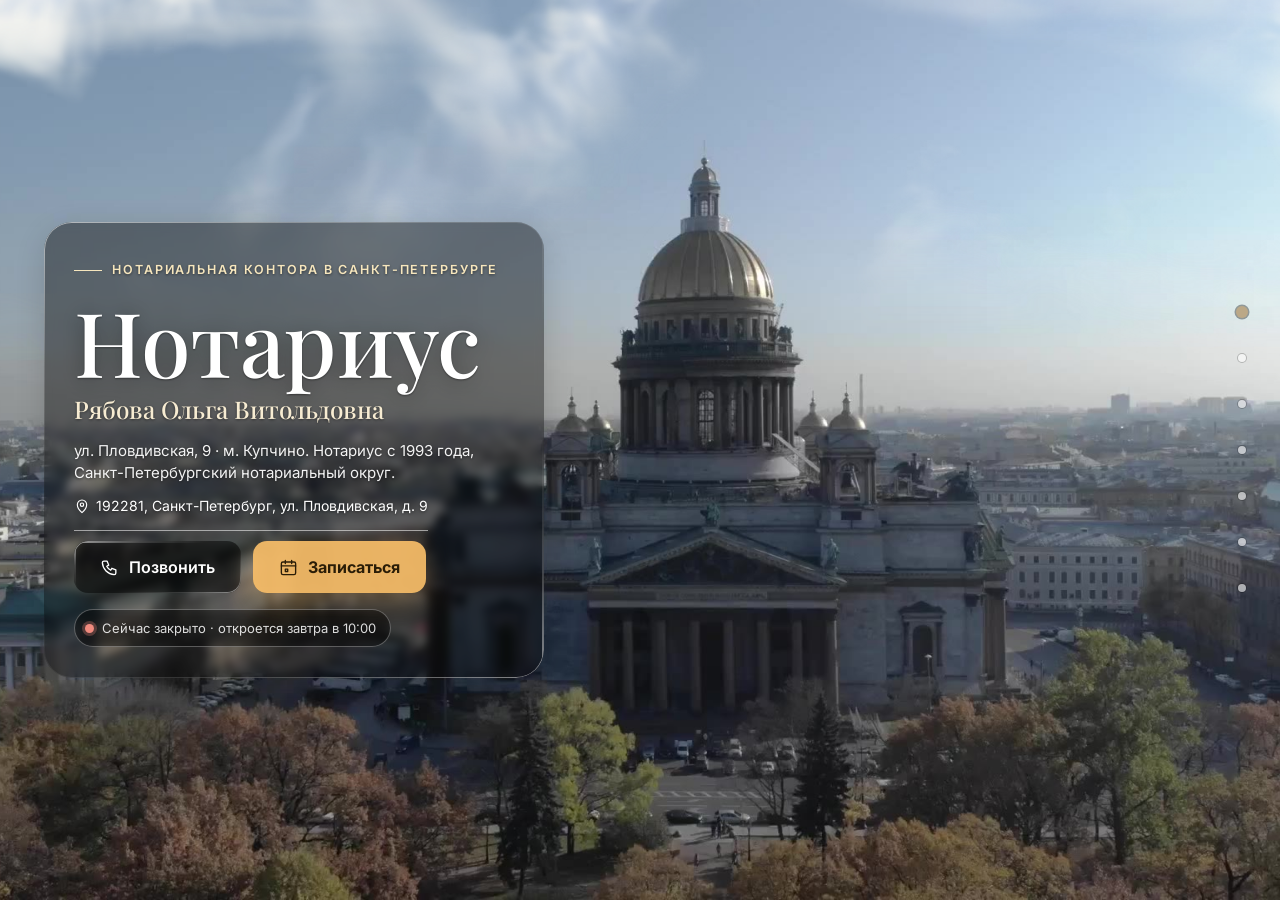
==== commit f47aa464: "Перелистывание: один жест колеса или тачпада — один экран; свайп на телефоне листает с первого касан" ====
--- a/index.html
+++ b/index.html
@@ -390,17 +390,6 @@
 .mcontacts a{display:inline-flex;align-items:center;gap:7px;min-height:44px;padding:9px 13px;border-radius:10px;border:1px solid var(--line);font-size:13.5px}
 .mcontacts a .ico{width:16px;height:16px}
 .mcontacts a:hover{border-color:var(--accent)}
-/* способы записи: позвонить, написать на почту, WhatsApp */
-.bk-opts{display:grid;gap:10px;margin-top:14px}
-.bk-opt{display:flex;align-items:center;gap:14px;min-height:60px;padding:10px 16px;border-radius:14px;border:1px solid var(--line);background:var(--bg3);color:var(--text);font-size:16px;font-weight:600;text-align:left;text-decoration:none;transition:border-color .2s,background .2s}
-.bk-opt:hover{border-color:var(--accent);background:var(--accent-soft)}
-.bk-opt .ico{width:24px;height:24px;color:var(--accent-d);flex:none}
-.bk-opt small{display:block;font-weight:400;font-size:13px;color:var(--muted);margin-top:1px}
-.mbox-book{max-width:440px}
-.bk-inline{grid-template-columns:repeat(3,1fr);gap:8px}
-.bk-inline .bk-opt{flex-direction:column;justify-content:center;gap:5px;min-height:76px;padding:9px 6px;font-size:13.5px;text-align:center;line-height:1.2}
-.bk-inline .bk-opt .ico{width:22px;height:22px}
-.bk-inline .bk-opt small{display:none}
 /* services modal */
 .svc-list{margin-top:16px;display:grid;grid-template-columns:1fr 1fr;gap:6px}
 .svc-list button{display:flex;gap:10px;align-items:center;width:100%;min-height:44px;text-align:left;padding:10px 12px;border-radius:10px;font-size:14px;line-height:1.35;border:1px solid var(--line2);background:var(--bg)}
@@ -689,7 +678,7 @@
         <button class="tool" id="hcBtn" type="button" data-i18n-title="a11y_contrast" title="Для слабовидящих" aria-label="Для слабовидящих" aria-pressed="false"><svg class="ico"><use href="#ico-eye"/></svg></button>
         <button class="tool" id="themeBtn" type="button" data-i18n-title="theme_toggle" title="Тёмная / светлая тема" aria-label="Тёмная / светлая тема"><svg class="ico moon"><use href="#ico-moon"/></svg><svg class="ico sun"><use href="#ico-sun"/></svg></button>
       </div>
-      <a class="btn btn-primary btn-sm hdr-book" href="#contacts" data-modal="bookModal" data-i18n="nav_book">Записаться</a>
+      <a class="btn btn-primary btn-sm hdr-book" href="#contacts" data-go="contacts" data-focus="#fName" data-i18n="nav_book">Записаться</a>
       <a class="hdr-tel" href="tel:+78127081917" aria-label="Позвонить +7 (812) 708-19-17"><svg class="ico"><use href="#ico-phone"/></svg><span>+7 (812) 708-19-17</span></a>
       <button class="tool burger" id="burger" type="button" aria-controls="mmenu" aria-expanded="false" aria-label="Меню"><svg class="ico"><use href="#ico-menu"/></svg></button>
     </div>
@@ -723,7 +712,7 @@
     <div class="mm-row" role="group" aria-label="Язык сайта"><span class="mm-lbl">Язык</span><a href="./" class="cur" aria-current="page">RU</a><a href="en/" hreflang="en" lang="en">EN</a><a href="uz/" hreflang="uz" lang="uz">UZ</a><a href="tg/" hreflang="tg" lang="tg">TJ</a><a href="kg/" hreflang="ky" lang="ky">KG</a><a href="az/" hreflang="az" lang="az">AZ</a><a href="zh/" hreflang="zh" lang="zh">ZH</a></div>
   </div>
   <div class="mmenu-foot">
-    <a class="btn btn-primary" href="#contacts" data-modal="bookModal" data-i18n="btn_book">Записаться на приём</a>
+    <a class="btn btn-primary" href="#contacts" data-go="contacts" data-focus="#fName" data-i18n="btn_book">Записаться на приём</a>
     <a class="btn btn-ghost" href="tel:+78127081917"><svg class="ico"><use href="#ico-phone"/></svg>+7 (812) 708-19-17</a>
   </div>
 </nav>
@@ -747,7 +736,7 @@
           <p class="hero-addr rv" style="--i:3"><a class="addr-link" href="https://yandex.ru/maps/org/1414993983/" target="_blank" rel="noopener"><svg class="ico"><use href="#ico-pin"/></svg>192281, Санкт-Петербург, ул. Пловдивская, д. 9</a></p>
           <div class="hero-cta rv" style="--i:4">
             <a class="btn btn-glass btn-call glass glow" href="tel:+78127081917"><svg class="ico"><use href="#ico-phone"/></svg><span data-i18n="bar_call">Позвонить</span></a>
-            <a class="btn btn-glass btn-book glass glow" href="#contacts" data-modal="bookModal"><svg class="ico"><use href="#ico-calendar"/></svg><span data-i18n="nav_book">Записаться</span></a>
+            <a class="btn btn-glass btn-book glass glow" href="#contacts" data-go="contacts" data-focus="#fName"><svg class="ico"><use href="#ico-calendar"/></svg><span data-i18n="nav_book">Записаться</span></a>
           </div>
           <span class="status rv" style="--i:5" id="status"><i></i><span data-i18n="status_open">Открыто сейчас</span></span>
         </div>
@@ -920,11 +909,6 @@
           <div class="cbox form rv" style="--i:3">
             <h3 data-i18n="form_title">Записаться на приём</h3>
             <p class="fdesc" data-i18n="form_desc">Заполните форму — откроется ваш почтовый клиент с готовым письмом. Или позвоните +7 (812) 708-19-17.</p>
-            <div class="bk-opts bk-inline" role="group" aria-label="Как удобнее записаться?">
-              <a class="bk-opt" href="tel:+78127081917"><svg class="ico"><use href="#ico-phone"/></svg><span><span data-i18n="bar_call">Позвонить</span><small>+7 (812) 708-19-17</small></span></a>
-              <a class="bk-opt" href="#contacts" data-go="contacts" data-focus="#fName"><svg class="ico"><use href="#ico-mail"/></svg><span><span data-i18n="book_mail">Написать на почту</span><small>notar-spb.ru@ya.ru</small></span></a>
-              <a class="bk-opt" href="https://wa.me/79812062343" target="_blank" rel="noopener"><svg class="ico"><use href="#ico-whatsapp"/></svg><span><span data-i18n="bar_wa">WhatsApp</span><small>+7 981 206-23-43</small></span></a>
-            </div>
             <form id="bookForm" class="fg" novalidate>
               <div class="f2">
                 <div class="fld"><label for="fName" data-i18n="f_name">Ваше имя</label><input id="fName" name="name" type="text" autocomplete="name" required><span class="ferr" data-i18n="f_err_name">Укажите имя</span></div>
@@ -966,24 +950,13 @@
     <a class="bi" href="https://yandex.ru/maps/org/1414993983/" target="_blank" rel="noopener"><svg class="ico"><use href="#ico-pin"/></svg><span data-i18n="bar_route">Маршрут</span></a>
     <a class="bi" href="tel:+78127081917"><svg class="ico"><use href="#ico-phone"/></svg><span data-i18n="bar_call">Позвонить</span></a>
     <a class="bi" href="#contacts" data-go="contacts" data-focus="#fComment"><svg class="ico"><use href="#ico-pen"/></svg><span data-i18n="bar_write">Написать</span></a>
-    <a class="bi" href="#contacts" data-modal="bookModal"><svg class="ico"><use href="#ico-calendar"/></svg><span data-i18n="bar_book">Записаться</span></a>
+    <a class="bi" href="#contacts" data-go="contacts" data-focus="#fName"><svg class="ico"><use href="#ico-calendar"/></svg><span data-i18n="bar_book">Записаться</span></a>
     <a class="bi" href="#hours" data-modal="hoursModal"><svg class="ico"><use href="#ico-clock"/></svg><span data-i18n="bar_hours">Часы</span></a>
     <a class="bi" href="mailto:03200191@npspb.ru"><svg class="ico"><use href="#ico-mail"/></svg><span data-i18n="bar_mail">Почта</span></a>
   </div>
 </nav>
 
 <!-- ===== modals ===== -->
-<div class="modal" id="bookModal" role="dialog" aria-modal="true" aria-labelledby="bookTitle">
-  <div class="mbox mbox-book">
-    <button class="mclose" type="button" data-i18n-title="modal_close" title="Закрыть" aria-label="Закрыть"><svg class="ico"><use href="#ico-x"/></svg></button>
-    <h3 id="bookTitle" data-i18n="book_pick_title">Как удобнее записаться?</h3>
-    <div class="bk-opts">
-      <a class="bk-opt" href="tel:+78127081917"><svg class="ico"><use href="#ico-phone"/></svg><span><span data-i18n="bar_call">Позвонить</span><small>+7 (812) 708-19-17</small></span></a>
-      <a class="bk-opt" href="#contacts" data-go="contacts" data-focus="#fName"><svg class="ico"><use href="#ico-mail"/></svg><span><span data-i18n="book_mail">Написать на почту</span><small>notar-spb.ru@ya.ru</small></span></a>
-      <a class="bk-opt" href="https://wa.me/79812062343" target="_blank" rel="noopener"><svg class="ico"><use href="#ico-whatsapp"/></svg><span><span data-i18n="bar_wa">WhatsApp</span><small>+7 981 206-23-43</small></span></a>
-    </div>
-  </div>
-</div>
 <div class="modal" id="hoursModal" role="dialog" aria-modal="true" aria-labelledby="hoursTitle">
   <div class="mbox">
     <button class="mclose" type="button" data-i18n-title="modal_close" title="Закрыть" aria-label="Закрыть"><svg class="ico"><use href="#ico-x"/></svg></button>
@@ -996,7 +969,7 @@
       <a href="tel:+78127081917"><svg class="ico"><use href="#ico-phone"/></svg>+7 (812) 708-19-17</a>
       <a href="mailto:03200191@npspb.ru"><svg class="ico"><use href="#ico-mail"/></svg>03200191@npspb.ru</a>
 
-      <a href="#contacts" data-modal="bookModal" class="mclose-go"><svg class="ico"><use href="#ico-calendar"/></svg><span data-i18n="nav_book">Записаться</span></a>
+      <a href="#contacts" data-go="contacts" data-focus="#fName" class="mclose-go"><svg class="ico"><use href="#ico-calendar"/></svg><span data-i18n="nav_book">Записаться</span></a>
     </div>
   </div>
 </div>
@@ -1020,7 +993,7 @@
   </div>
 </div>
 
-<script>window.SITE = {"slug":"ryabova","lang":"ru","langs":["ru","en","uz","tg","kg","az","zh"],"base":"","name":"Рябова Ольга Витольдовна","name_ru":"Рябова Ольга Витольдовна","short_name":"Нотариус Рябова","url":"https://kristall2002-art.github.io/etalon-a-ryabova/","form_to":"notar-spb.ru@ya.ru","hours":{"mon_fri":"Пн 10:00–13:00 и 14:00–18:00; Вт 09:00–13:00 и 14:00–18:00; Ср 10:00–13:00 и 14:00–17:00; Чт 10:00–13:00 и 14:00–18:00; Пт — приёма граждан нет","sat":"выходной","sun":"выходной","note":"Данные с сайта notar-spb.ru (страницы «Режим работы, адрес» и «Время работы»)"},"phones":["+7 (812) 708-19-17","+7 (812) 366-00-10","+7 (812) 628-00-10"],"email":"03200191@npspb.ru","lat":59.8414922,"lon":30.3906568,"i18n":{"ru":{"_name":"Русский","_flag":"RU","nav_home":"Главная","nav_services":"Услуги","nav_about":"О нотариусе","nav_how":"Как проходит","nav_reviews":"Отзывы","nav_faq":"Вопросы","nav_contacts":"Контакты","nav_book":"Записаться","menu_all_services":"Все категории услуг","menu_pick":"Выберите категорию — откроется список действий","theme_toggle":"Тёмная / светлая тема","lang_label":"Язык","hero_kicker":"Нотариальная контора в Санкт-Петербурге","hero_notary":"Нотариус","hero_sub":"ул. Пловдивская, 9 · м. Купчино. Нотариус с 1993 года, Санкт-Петербургский нотариальный округ.","btn_book":"Записаться на приём","btn_services":"Все услуги","status_open":"Открыто сейчас","status_closed":"Сейчас закрыто","status_until":"до {t}","status_opens":"откроется {d} в {t}","status_today":"сегодня","status_tomorrow":"завтра","stat_years":"лет практики","stat_services":"видов услуг","stat_rating":"рейтинг на Яндекс.Картах","stat_langs":"языков на сайте","services_kicker":"Нотариальные услуги","services_title":"Чем мы можем помочь","services_desc":"Десять направлений и более 70 нотариальных действий. Нажмите на категорию, чтобы увидеть полный список.","svc_items":"действий","svc_open":"Открыть список","svc_book_this":"Записаться по этой услуге","svc_hint":"Нажмите на услугу — она подставится в форму записи","cat_realty":"Недвижимость и ипотека","cat_realty_d":"Сделки с квартирами, долями, залогом и рентой","cat_inherit":"Наследство и завещания","cat_inherit_d":"Завещания, наследственные дела, свидетельства о праве","cat_family":"Семья и брак","cat_family_d":"Брачный договор, алименты, материнский капитал, согласия","cat_power":"Доверенности","cat_power_d":"Любые доверенности, включая машиночитаемые","cat_business":"Бизнес и ООО","cat_business_d":"Доли, уставы, протоколы, опционы","cat_certify":"Свидетельствования","cat_certify_d":"Подписи, копии, переводы, факты","cat_deposit":"Депозит и обеспечение","cat_deposit_d":"Расчёты через нотариуса, залог движимого имущества","cat_statements":"Заявления и передача документов","cat_statements_d":"Официальная передача заявлений и документов","cat_digital":"Электронные и дистанционные услуги","cat_digital_d":"Онлайн-формат нотариальных действий","cat_other":"Прочие действия и выезд","cat_other_d":"Консультации, выезд, корпоративное обслуживание","about_kicker":"О нотариусе","about_title":"Более 30 лет нотариальной практики","about_p1":"Рябова Ольга Витольдовна — нотариус Санкт-Петербургского нотариального округа, осуществляет нотариальную деятельность с 1993 года. Реестровый номер 78/223-н/78, лицензия №125 от 23.04.1993, приказ №207-к от 23.06.1993 (Управление юстиции Ленгорисполкома).","about_p2":"Контора находится по адресу ул. Пловдивская, 9 — Фрунзенский район, Купчино. Нотариус и сотрудники конторы разъясняют правовые последствия каждого действия, проверяют документы и помогают выбрать форму сделки, которая защитит ваши интересы.","about_p3":"Нотариус удостоверяет сделки, доверенности и завещания, ведёт наследственные дела, свидетельствует подлинность подписей и верность копий, подаёт документы в Росреестр и ФНС в электронном виде.","cred_reg":"Реестровый номер","cred_lic":"Лицензия","cred_member":"Член палаты","cred_since":"Нотариус с","cred_pay":"Оплата","about_strong":"Чем силён","about_quote":"Нотариальный акт — это защита ваших прав сегодня и уверенность в завтрашнем дне.","how_kicker":"Порядок обращения","how_title":"Как проходит нотариальное действие","how_desc":"Понятный процесс в пять шагов — от звонка до готового документа.","step1_t":"Запись","step1_d":"Позвоните или оставьте заявку на сайте. Уточните услугу и удобное время.","step2_t":"Документы","step2_d":"Подготовьте документы по списку, который сообщат при записи. Оригиналы обязательны.","step3_t":"Консультация","step3_d":"Нотариус разъяснит правовые последствия, проверит документы и личности сторон.","step4_t":"Удостоверение","step4_d":"Подписание документа в присутствии нотариуса и совершение удостоверительной надписи.","step5_t":"Результат","step5_d":"Вы получаете готовый документ. При необходимости — электронная подача в Росреестр.","reviews_kicker":"Отзывы","reviews_title":"Что говорят клиенты","reviews_src":"По материалам отзывов на Яндекс.Картах и 2ГИС. Оценка — 4.4 из 5 по 33 отзывам.","reviews_link":"Все отзывы на Яндекс.Картах","reviews_gis":"Отзывы на 2ГИС","reviews_demo_note":"Демонстрационное наполнение: тексты отзывов — примеры оформления. Реальные отзывы подтягиваются с Яндекс.Карт и 2ГИС — ссылка ниже.","review_sample":"Пример оформления","review_real":"Реальный отзыв","reviews_count":"33 отзывов","badge_reviews":"33 отзывов на Яндекс.Картах","badge_hint":"Открыть отзывы на Яндекс.Картах","faq_kicker":"Вопросы и ответы","faq_title":"Частые вопросы","faq_desc":"Если не нашли ответ — позвоните +7 (812) 708-19-17, подскажем.","faq_more":"","faq1_q":"Нужна ли предварительная запись?","faq1_a":"Рекомендуем записаться заранее по телефону +7 (812) 708-19-17 или через форму на сайте — так вы не будете ждать в очереди. Часы приёма: Пн 10:00–13:00 и 14:00–18:00; Вт 09:00–13:00 и 14:00–18:00; Ср 10:00–13:00 и 14:00–17:00; Чт 10:00–13:00 и 14:00–18:00; Пт — приёма граждан нет в будни, выходной в субботу.","faq2_q":"Какие документы взять с собой?","faq2_a":"Всегда — паспорт каждого участника. Остальное зависит от действия: для сделки с недвижимостью — правоустанавливающие документы, для доверенности — данные представителя, для наследства — свидетельство о смерти и документы о родстве. Точный список сообщат при записи.","faq3_q":"Можно ли оплатить картой?","faq3_a":"Наличные и банковские карты.","faq4_q":"Работаете ли по субботам?","faq4_a":"Да, в субботу приём выходной. Воскресенье — выходной. Данные с сайта notar-spb.ru (страницы «Режим работы, адрес» и «Время работы»).","faq5_q":"Можно ли вызвать нотариуса на дом или в больницу?","faq5_a":"Да, выезд нотариуса возможен — на дом, в больницу, в офис организации. Время и условия выезда согласуются по телефону +7 (812) 708-19-17.","faq6_q":"Подаёте ли документы в Росреестр?","faq6_a":"Да. После удостоверения сделки нотариус направляет документы в Росреестр в электронном виде — без визита в МФЦ и с сокращённым сроком регистрации.","faq7_q":"Сколько стоит нотариальное действие?","faq7_a":"Стоимость складывается из нотариального тарифа, установленного законом, и платы за услуги правового и технического характера, единой для всех нотариусов Санкт-Петербурга. Точную сумму по вашему действию сообщат при записи.","faq8_q":"Как добраться до конторы?","faq8_a":"Адрес: ул. Пловдивская, 9, Фрунзенский район, Купчино. Метро: Купчино. Нажмите на адрес в любом месте сайта — откроется Яндекс.Карта с маршрутом.","faq9_q":"Что делать, если участник сделки не говорит по-русски?","faq9_a":"Нотариальное действие совершается на русском языке. Если участник не владеет русским, потребуется переводчик — его участие и данные указываются в документе. Договоритесь об этом заранее при записи.","faq10_q":"Нужно ли присутствие того, на кого оформляется доверенность?","faq10_a":"Нет. Для доверенности достаточно присутствия доверителя с паспортом; о представителе нужны паспортные данные. Представитель получает доверенность позже — лично или через доверителя.","contacts_kicker":"Контакты","contacts_title":"Как нас найти","lbl_address":"Адрес","lbl_metro":"Метро","lbl_phone":"Телефоны","lbl_email":"Почта","lbl_hours":"Часы приёма","lbl_payment":"Оплата","btn_route":"Проложить маршрут","btn_map":"Открыть на Яндекс.Картах","hours_mf":"Пн–Пт","hours_sat":"Сб","hours_sun":"Вс","form_title":"Записаться на приём","form_desc":"Заполните форму — откроется ваш почтовый клиент с готовым письмом. Или позвоните +7 (812) 708-19-17.","f_name":"Ваше имя","f_phone":"Телефон","f_lang":"Язык обращения","f_service":"Услуга","f_service_ph":"Выберите категорию услуги","f_time":"Удобное время","f_time_ph":"Например: вторник после 15:00","f_comment":"Комментарий","f_comment_ph":"Кратко опишите задачу","f_submit":"Отправить заявку","f_note":"Нажимая кнопку, вы открываете письмо в своём почтовом приложении — проверьте и отправьте его.","f_err_name":"Укажите имя","f_err_phone":"Укажите телефон в формате +7 …","f_err_service":"Выберите услугу","f_sent":"Письмо сформировано и открыто в почтовом клиенте. Если оно не открылось — позвоните +7 (812) 708-19-17.","mail_subject":"Запись к нотариусу — Нотариус Рябова","mail_intro":"Заявка на приём с сайта Нотариус Рябова","bar_route":"Маршрут","bar_call":"Позвонить","bar_write":"Написать","bar_book":"Записаться","bar_hours":"Часы","bar_tg":"Telegram","bar_wa":"WhatsApp","bar_mail":"Почта","hm_title":"Часы работы","hm_today":"сегодня","hm_closed":"выходной","hm_note":"Примечание","hm_outside":"Вне часов приёма","hm_outside_text":"Оставьте заявку через форму на сайте или напишите на почту — ответим в ближайший рабочий день.","day_mon":"Понедельник","day_tue":"Вторник","day_wed":"Среда","day_thu":"Четверг","day_fri":"Пятница","day_sat":"Суббота","day_sun":"Воскресенье","modal_close":"Закрыть","foot_rights":"© 2026 Нотариус Рябова. Санкт-Петербургский нотариальный округ. Реестровый номер 78/223-н/78.","foot_disclaimer":"Информация на сайте носит справочный характер и не является публичной офертой. Стоимость услуг уточняйте по телефону.","foot_made":"Сайт создан на основе открытых данных Федеральной нотариальной палаты, Яндекс.Карт и 2ГИС.","foot_demo":"Демонстрационный проект веб-агентства «в сети» — показывает, каким может быть сайт нотариуса. Это не официальный сайт нотариальной конторы.","meta_title":"Нотариус Рябова О. В. — ул. Пловдивская, 9, СПб","meta_title_short":"Нотариус Рябова О. В. — Санкт-Петербург","meta_desc":"Нотариус Рябова О. В., ул. Пловдивская, 9. Пн–пт Пн 10:00–13:00 и 14:00–18:00; Вт 09:00–13:00 и 14:00–18:00; Ср 10:00–13:00 и 14:00–17:00; Чт 10:00–13:00 и 14:00–18:00; Пт — приёма граждан нет, сб выходной. Наследство, доверенности, сделки, ООО. Запись: +7 (812) 708-19-17.","meta_desc_short":"Нотариус Рябова О. В., ул. Пловдивская, 9. Наследство, доверенности, сделки с недвижимостью, ООО. Запись: +7 (812) 708-19-17.","val_okrug":"Санкт-Петербургский нотариальный округ","val_okrug_gen":"Санкт-Петербургского нотариального округа","metro_prefix":"м. ","aria_menu":"Меню","aria_sections":"Разделы","aria_quick":"Быстрые действия","aria_map":"Карта: ул. Пловдивская, 9","img_alt":"Санкт-Петербург, Фрунзенский район, Купчино","foot_old_site":"Прежний сайт","lang_switch":"Языки сайта","mail_lbl_notary":"Нотариус","mail_lbl_name":"Имя","mail_lbl_phone":"Телефон","mail_lbl_lang":"Язык обращения","mail_lbl_service":"Услуга","mail_lbl_time":"Удобное время","mail_lbl_comment":"Комментарий","mail_lbl_site":"Сайт","lbl_messengers":"Мессенджеры","status_docs_last":"документы принимают до {t}","status_docs_over":"приём документов на сегодня закончен","info_title":"Материалы конторы","info_sub":"Тексты и документы нотариальной конторы","info_tariffs":"Тарифы","info_docs":"Какие документы нужны","info_articles":"Разъяснения нотариуса","info_useful":"Полезная информация","info_pdn":"Обработка персональных данных","info_file":"Скачать","info_ru_note":"","info_open":"Открыть","foot_photos":"Фото фонов","a11y_bigger":"Крупнее","a11y_smaller":"Мельче","a11y_contrast":"Для слабовидящих","book_pick_title":"Как удобнее записаться?","book_mail":"Написать на почту"}},"svc":{},"cats":[{"id":"realty","icon":"home","items":["Купля-продажа квартиры, дома, участка","Продажа доли в квартире","Дарение недвижимости","Договор ренты и пожизненного содержания с иждивением","Договор ипотеки доли в праве общей собственности","Уведомление сособственника о продаже доли","Соглашение об определении долей","Соглашение о порядке пользования помещением","Предварительный договор","Электронная подача документов в Росреестр"]},{"id":"inherit","icon":"scroll","items":["Удостоверение завещания","Совместное завещание супругов","Наследственный договор","Открытие и ведение наследственного дела","Свидетельство о праве на наследство","Соглашение о разделе наследственного имущества","Принятие мер по охране наследства","Выезд к завещателю на дом или в больницу"]},{"id":"family","icon":"heart","items":["Брачный договор","Соглашение о разделе совместно нажитого имущества","Соглашение об уплате алиментов","Оформление материнского капитала в долевую собственность","Согласие супруга на сделку","Согласие на выезд ребёнка за границу","Согласие на регистрацию по месту жительства"]},{"id":"power","icon":"key","items":["Генеральная доверенность","На управление и распоряжение автомобилем","На управление квартирой","На представление интересов в суде","На представление интересов несовершеннолетнего","На получение пенсии и пособий","На ведение наследственного дела","На получение документов","На распоряжение банковским счётом","Машиночитаемая доверенность (МЧД)","Отмена доверенности"]},{"id":"business","icon":"briefcase","items":["Купля-продажа доли в уставном капитале ООО","Дарение доли в уставном капитале","Залог доли","Удостоверение решения единственного участника","Удостоверение протокола общего собрания участников","Акцепт безотзывной оферты о продаже доли","Опционный договор и соглашение о предоставлении опциона","Договор конвертируемого займа","Заявление о выходе участника из ООО","Договор инвестиционного товарищества","Соглашение об управлении хозяйственным партнёрством"]},{"id":"certify","icon":"stamp","items":["Свидетельствование подлинности подписи","Свидетельствование верности копий документов и выписок","Свидетельствование верности перевода","Удостоверение времени предъявления документа","Удостоверение равнозначности электронного и бумажного документа","Удостоверение факта нахождения гражданина в живых","Обеспечение доказательств в интернете (осмотр сайта)"]},{"id":"deposit","icon":"safe","items":["Нотариальный депозит по сделке с недвижимостью","Депозит при банкротстве","Регистрация уведомления о залоге движимого имущества","Выписка из реестра уведомлений о залоге","Исполнительная надпись","Протест векселя"]},{"id":"statements","icon":"mail","items":["Передача заявлений и документов почтой и по каналам связи","Свидетельство о передаче заявления","Принятие на хранение документов","Обеспечение доказательств"]},{"id":"digital","icon":"chip","items":["Дистанционная сделка с участием двух нотариусов","Электронная подача документов в Росреестр и ФНС","Удостоверение равнозначности документов","Выписки из ЕГРН и ЕГРЮЛ через нотариуса","Машиночитаемые доверенности"]},{"id":"other","icon":"plus","items":["Правовая консультация по нотариальному действию","Выезд нотариуса на дом, в больницу, в офис","Корпоративное обслуживание организаций","Составление проектов договоров и заявлений","Помощь в подборе формы сделки"]}],"content_url":"content.json"};</script>
+<script>window.SITE = {"slug":"ryabova","lang":"ru","langs":["ru","en","uz","tg","kg","az","zh"],"base":"","name":"Рябова Ольга Витольдовна","name_ru":"Рябова Ольга Витольдовна","short_name":"Нотариус Рябова","url":"https://kristall2002-art.github.io/etalon-a-ryabova/","form_to":"site_vseti@mail.ru","hours":{"mon_fri":"Пн 10:00–13:00 и 14:00–18:00; Вт 09:00–13:00 и 14:00–18:00; Ср 10:00–13:00 и 14:00–17:00; Чт 10:00–13:00 и 14:00–18:00; Пт — приёма граждан нет","sat":"выходной","sun":"выходной","note":"Данные с сайта notar-spb.ru (страницы «Режим работы, адрес» и «Время работы»)"},"phones":["+7 (812) 708-19-17","+7 (812) 366-00-10","+7 (812) 628-00-10"],"email":"03200191@npspb.ru","lat":59.8414922,"lon":30.3906568,"i18n":{"ru":{"_name":"Русский","_flag":"RU","nav_home":"Главная","nav_services":"Услуги","nav_about":"О нотариусе","nav_how":"Как проходит","nav_reviews":"Отзывы","nav_faq":"Вопросы","nav_contacts":"Контакты","nav_book":"Записаться","menu_all_services":"Все категории услуг","menu_pick":"Выберите категорию — откроется список действий","theme_toggle":"Тёмная / светлая тема","lang_label":"Язык","hero_kicker":"Нотариальная контора в Санкт-Петербурге","hero_notary":"Нотариус","hero_sub":"ул. Пловдивская, 9 · м. Купчино. Нотариус с 1993 года, Санкт-Петербургский нотариальный округ.","btn_book":"Записаться на приём","btn_services":"Все услуги","status_open":"Открыто сейчас","status_closed":"Сейчас закрыто","status_until":"до {t}","status_opens":"откроется {d} в {t}","status_today":"сегодня","status_tomorrow":"завтра","stat_years":"лет практики","stat_services":"видов услуг","stat_rating":"рейтинг на Яндекс.Картах","stat_langs":"языков на сайте","services_kicker":"Нотариальные услуги","services_title":"Чем мы можем помочь","services_desc":"Десять направлений и более 70 нотариальных действий. Нажмите на категорию, чтобы увидеть полный список.","svc_items":"действий","svc_open":"Открыть список","svc_book_this":"Записаться по этой услуге","svc_hint":"Нажмите на услугу — она подставится в форму записи","cat_realty":"Недвижимость и ипотека","cat_realty_d":"Сделки с квартирами, долями, залогом и рентой","cat_inherit":"Наследство и завещания","cat_inherit_d":"Завещания, наследственные дела, свидетельства о праве","cat_family":"Семья и брак","cat_family_d":"Брачный договор, алименты, материнский капитал, согласия","cat_power":"Доверенности","cat_power_d":"Любые доверенности, включая машиночитаемые","cat_business":"Бизнес и ООО","cat_business_d":"Доли, уставы, протоколы, опционы","cat_certify":"Свидетельствования","cat_certify_d":"Подписи, копии, переводы, факты","cat_deposit":"Депозит и обеспечение","cat_deposit_d":"Расчёты через нотариуса, залог движимого имущества","cat_statements":"Заявления и передача документов","cat_statements_d":"Официальная передача заявлений и документов","cat_digital":"Электронные и дистанционные услуги","cat_digital_d":"Онлайн-формат нотариальных действий","cat_other":"Прочие действия и выезд","cat_other_d":"Консультации, выезд, корпоративное обслуживание","about_kicker":"О нотариусе","about_title":"Более 30 лет нотариальной практики","about_p1":"Рябова Ольга Витольдовна — нотариус Санкт-Петербургского нотариального округа, осуществляет нотариальную деятельность с 1993 года. Реестровый номер 78/223-н/78, лицензия №125 от 23.04.1993, приказ №207-к от 23.06.1993 (Управление юстиции Ленгорисполкома).","about_p2":"Контора находится по адресу ул. Пловдивская, 9 — Фрунзенский район, Купчино. Нотариус и сотрудники конторы разъясняют правовые последствия каждого действия, проверяют документы и помогают выбрать форму сделки, которая защитит ваши интересы.","about_p3":"Нотариус удостоверяет сделки, доверенности и завещания, ведёт наследственные дела, свидетельствует подлинность подписей и верность копий, подаёт документы в Росреестр и ФНС в электронном виде.","cred_reg":"Реестровый номер","cred_lic":"Лицензия","cred_member":"Член палаты","cred_since":"Нотариус с","cred_pay":"Оплата","about_strong":"Чем силён","about_quote":"Нотариальный акт — это защита ваших прав сегодня и уверенность в завтрашнем дне.","how_kicker":"Порядок обращения","how_title":"Как проходит нотариальное действие","how_desc":"Понятный процесс в пять шагов — от звонка до готового документа.","step1_t":"Запись","step1_d":"Позвоните или оставьте заявку на сайте. Уточните услугу и удобное время.","step2_t":"Документы","step2_d":"Подготовьте документы по списку, который сообщат при записи. Оригиналы обязательны.","step3_t":"Консультация","step3_d":"Нотариус разъяснит правовые последствия, проверит документы и личности сторон.","step4_t":"Удостоверение","step4_d":"Подписание документа в присутствии нотариуса и совершение удостоверительной надписи.","step5_t":"Результат","step5_d":"Вы получаете готовый документ. При необходимости — электронная подача в Росреестр.","reviews_kicker":"Отзывы","reviews_title":"Что говорят клиенты","reviews_src":"По материалам отзывов на Яндекс.Картах и 2ГИС. Оценка — 4.4 из 5 по 33 отзывам.","reviews_link":"Все отзывы на Яндекс.Картах","reviews_gis":"Отзывы на 2ГИС","reviews_demo_note":"Демонстрационное наполнение: тексты отзывов — примеры оформления. Реальные отзывы подтягиваются с Яндекс.Карт и 2ГИС — ссылка ниже.","review_sample":"Пример оформления","review_real":"Реальный отзыв","reviews_count":"33 отзывов","badge_reviews":"33 отзывов на Яндекс.Картах","badge_hint":"Открыть отзывы на Яндекс.Картах","faq_kicker":"Вопросы и ответы","faq_title":"Частые вопросы","faq_desc":"Если не нашли ответ — позвоните +7 (812) 708-19-17, подскажем.","faq_more":"","faq1_q":"Нужна ли предварительная запись?","faq1_a":"Рекомендуем записаться заранее по телефону +7 (812) 708-19-17 или через форму на сайте — так вы не будете ждать в очереди. Часы приёма: Пн 10:00–13:00 и 14:00–18:00; Вт 09:00–13:00 и 14:00–18:00; Ср 10:00–13:00 и 14:00–17:00; Чт 10:00–13:00 и 14:00–18:00; Пт — приёма граждан нет в будни, выходной в субботу.","faq2_q":"Какие документы взять с собой?","faq2_a":"Всегда — паспорт каждого участника. Остальное зависит от действия: для сделки с недвижимостью — правоустанавливающие документы, для доверенности — данные представителя, для наследства — свидетельство о смерти и документы о родстве. Точный список сообщат при записи.","faq3_q":"Можно ли оплатить картой?","faq3_a":"Наличные и банковские карты.","faq4_q":"Работаете ли по субботам?","faq4_a":"Да, в субботу приём выходной. Воскресенье — выходной. Данные с сайта notar-spb.ru (страницы «Режим работы, адрес» и «Время работы»).","faq5_q":"Можно ли вызвать нотариуса на дом или в больницу?","faq5_a":"Да, выезд нотариуса возможен — на дом, в больницу, в офис организации. Время и условия выезда согласуются по телефону +7 (812) 708-19-17.","faq6_q":"Подаёте ли документы в Росреестр?","faq6_a":"Да. После удостоверения сделки нотариус направляет документы в Росреестр в электронном виде — без визита в МФЦ и с сокращённым сроком регистрации.","faq7_q":"Сколько стоит нотариальное действие?","faq7_a":"Стоимость складывается из нотариального тарифа, установленного законом, и платы за услуги правового и технического характера, единой для всех нотариусов Санкт-Петербурга. Точную сумму по вашему действию сообщат при записи.","faq8_q":"Как добраться до конторы?","faq8_a":"Адрес: ул. Пловдивская, 9, Фрунзенский район, Купчино. Метро: Купчино. Нажмите на адрес в любом месте сайта — откроется Яндекс.Карта с маршрутом.","faq9_q":"Что делать, если участник сделки не говорит по-русски?","faq9_a":"Нотариальное действие совершается на русском языке. Если участник не владеет русским, потребуется переводчик — его участие и данные указываются в документе. Договоритесь об этом заранее при записи.","faq10_q":"Нужно ли присутствие того, на кого оформляется доверенность?","faq10_a":"Нет. Для доверенности достаточно присутствия доверителя с паспортом; о представителе нужны паспортные данные. Представитель получает доверенность позже — лично или через доверителя.","contacts_kicker":"Контакты","contacts_title":"Как нас найти","lbl_address":"Адрес","lbl_metro":"Метро","lbl_phone":"Телефоны","lbl_email":"Почта","lbl_hours":"Часы приёма","lbl_payment":"Оплата","btn_route":"Проложить маршрут","btn_map":"Открыть на Яндекс.Картах","hours_mf":"Пн–Пт","hours_sat":"Сб","hours_sun":"Вс","form_title":"Записаться на приём","form_desc":"Заполните форму — откроется ваш почтовый клиент с готовым письмом. Или позвоните +7 (812) 708-19-17.","f_name":"Ваше имя","f_phone":"Телефон","f_lang":"Язык обращения","f_service":"Услуга","f_service_ph":"Выберите категорию услуги","f_time":"Удобное время","f_time_ph":"Например: вторник после 15:00","f_comment":"Комментарий","f_comment_ph":"Кратко опишите задачу","f_submit":"Отправить заявку","f_note":"Нажимая кнопку, вы открываете письмо в своём почтовом приложении — проверьте и отправьте его.","f_err_name":"Укажите имя","f_err_phone":"Укажите телефон в формате +7 …","f_err_service":"Выберите услугу","f_sent":"Письмо сформировано и открыто в почтовом клиенте. Если оно не открылось — позвоните +7 (812) 708-19-17.","mail_subject":"Запись к нотариусу — Нотариус Рябова","mail_intro":"Заявка на приём с сайта Нотариус Рябова","bar_route":"Маршрут","bar_call":"Позвонить","bar_write":"Написать","bar_book":"Записаться","bar_hours":"Часы","bar_tg":"Telegram","bar_wa":"WhatsApp","bar_mail":"Почта","hm_title":"Часы работы","hm_today":"сегодня","hm_closed":"выходной","hm_note":"Примечание","hm_outside":"Вне часов приёма","hm_outside_text":"Оставьте заявку через форму на сайте или напишите на почту — ответим в ближайший рабочий день.","day_mon":"Понедельник","day_tue":"Вторник","day_wed":"Среда","day_thu":"Четверг","day_fri":"Пятница","day_sat":"Суббота","day_sun":"Воскресенье","modal_close":"Закрыть","foot_rights":"© 2026 Нотариус Рябова. Санкт-Петербургский нотариальный округ. Реестровый номер 78/223-н/78.","foot_disclaimer":"Информация на сайте носит справочный характер и не является публичной офертой. Стоимость услуг уточняйте по телефону.","foot_made":"Сайт создан на основе открытых данных Федеральной нотариальной палаты, Яндекс.Карт и 2ГИС.","foot_demo":"Демонстрационный проект веб-агентства «в сети» — показывает, каким может быть сайт нотариуса. Это не официальный сайт нотариальной конторы.","meta_title":"Нотариус Рябова О. В. — ул. Пловдивская, 9, СПб","meta_title_short":"Нотариус Рябова О. В. — Санкт-Петербург","meta_desc":"Нотариус Рябова О. В., ул. Пловдивская, 9. Пн–пт Пн 10:00–13:00 и 14:00–18:00; Вт 09:00–13:00 и 14:00–18:00; Ср 10:00–13:00 и 14:00–17:00; Чт 10:00–13:00 и 14:00–18:00; Пт — приёма граждан нет, сб выходной. Наследство, доверенности, сделки, ООО. Запись: +7 (812) 708-19-17.","meta_desc_short":"Нотариус Рябова О. В., ул. Пловдивская, 9. Наследство, доверенности, сделки с недвижимостью, ООО. Запись: +7 (812) 708-19-17.","val_okrug":"Санкт-Петербургский нотариальный округ","val_okrug_gen":"Санкт-Петербургского нотариального округа","metro_prefix":"м. ","aria_menu":"Меню","aria_sections":"Разделы","aria_quick":"Быстрые действия","aria_map":"Карта: ул. Пловдивская, 9","img_alt":"Санкт-Петербург, Фрунзенский район, Купчино","foot_old_site":"Прежний сайт","lang_switch":"Языки сайта","mail_lbl_notary":"Нотариус","mail_lbl_name":"Имя","mail_lbl_phone":"Телефон","mail_lbl_lang":"Язык обращения","mail_lbl_service":"Услуга","mail_lbl_time":"Удобное время","mail_lbl_comment":"Комментарий","mail_lbl_site":"Сайт","lbl_messengers":"Мессенджеры","status_docs_last":"документы принимают до {t}","status_docs_over":"приём документов на сегодня закончен","info_title":"Материалы конторы","info_sub":"Тексты и документы нотариальной конторы","info_tariffs":"Тарифы","info_docs":"Какие документы нужны","info_articles":"Разъяснения нотариуса","info_useful":"Полезная информация","info_pdn":"Обработка персональных данных","info_file":"Скачать","info_ru_note":"","info_open":"Открыть","foot_photos":"Фото фонов","a11y_bigger":"Крупнее","a11y_smaller":"Мельче","a11y_contrast":"Для слабовидящих"}},"svc":{},"cats":[{"id":"realty","icon":"home","items":["Купля-продажа квартиры, дома, участка","Продажа доли в квартире","Дарение недвижимости","Договор ренты и пожизненного содержания с иждивением","Договор ипотеки доли в праве общей собственности","Уведомление сособственника о продаже доли","Соглашение об определении долей","Соглашение о порядке пользования помещением","Предварительный договор","Электронная подача документов в Росреестр"]},{"id":"inherit","icon":"scroll","items":["Удостоверение завещания","Совместное завещание супругов","Наследственный договор","Открытие и ведение наследственного дела","Свидетельство о праве на наследство","Соглашение о разделе наследственного имущества","Принятие мер по охране наследства","Выезд к завещателю на дом или в больницу"]},{"id":"family","icon":"heart","items":["Брачный договор","Соглашение о разделе совместно нажитого имущества","Соглашение об уплате алиментов","Оформление материнского капитала в долевую собственность","Согласие супруга на сделку","Согласие на выезд ребёнка за границу","Согласие на регистрацию по месту жительства"]},{"id":"power","icon":"key","items":["Генеральная доверенность","На управление и распоряжение автомобилем","На управление квартирой","На представление интересов в суде","На представление интересов несовершеннолетнего","На получение пенсии и пособий","На ведение наследственного дела","На получение документов","На распоряжение банковским счётом","Машиночитаемая доверенность (МЧД)","Отмена доверенности"]},{"id":"business","icon":"briefcase","items":["Купля-продажа доли в уставном капитале ООО","Дарение доли в уставном капитале","Залог доли","Удостоверение решения единственного участника","Удостоверение протокола общего собрания участников","Акцепт безотзывной оферты о продаже доли","Опционный договор и соглашение о предоставлении опциона","Договор конвертируемого займа","Заявление о выходе участника из ООО","Договор инвестиционного товарищества","Соглашение об управлении хозяйственным партнёрством"]},{"id":"certify","icon":"stamp","items":["Свидетельствование подлинности подписи","Свидетельствование верности копий документов и выписок","Свидетельствование верности перевода","Удостоверение времени предъявления документа","Удостоверение равнозначности электронного и бумажного документа","Удостоверение факта нахождения гражданина в живых","Обеспечение доказательств в интернете (осмотр сайта)"]},{"id":"deposit","icon":"safe","items":["Нотариальный депозит по сделке с недвижимостью","Депозит при банкротстве","Регистрация уведомления о залоге движимого имущества","Выписка из реестра уведомлений о залоге","Исполнительная надпись","Протест векселя"]},{"id":"statements","icon":"mail","items":["Передача заявлений и документов почтой и по каналам связи","Свидетельство о передаче заявления","Принятие на хранение документов","Обеспечение доказательств"]},{"id":"digital","icon":"chip","items":["Дистанционная сделка с участием двух нотариусов","Электронная подача документов в Росреестр и ФНС","Удостоверение равнозначности документов","Выписки из ЕГРН и ЕГРЮЛ через нотариуса","Машиночитаемые доверенности"]},{"id":"other","icon":"plus","items":["Правовая консультация по нотариальному действию","Выезд нотариуса на дом, в больницу, в офис","Корпоративное обслуживание организаций","Составление проектов договоров и заявлений","Помощь в подборе формы сделки"]}],"content_url":"content.json"};</script>
 <script>
 /* Notary site engine: full-page scroller, i18n, theme, menus, modals, hours status, form. No dependencies. */
 (function () {
@@ -1310,7 +1283,7 @@
   }
 
   /* ---------- modals ---------- */
-  function openModal(id) { var m = $('#' + id); if (!m) return; closeMenus(); $$('.modal.open').forEach(function (o) { if (o !== m) o.classList.remove('open'); }); m.classList.add('open'); body.classList.add('modal-open'); var c = $('.mclose', m); if (c) c.focus({ preventScroll: true }); }
+  function openModal(id) { var m = $('#' + id); if (!m) return; closeMenus(); m.classList.add('open'); body.classList.add('modal-open'); var c = $('.mclose', m); if (c) c.focus({ preventScroll: true }); }
   function closeModals() { $$('.modal.open').forEach(function (m) { m.classList.remove('open'); }); body.classList.remove('modal-open'); }
   function initModals() {
     $$('[data-modal]').forEach(function (b) { b.addEventListener('click', function (e) { e.preventDefault(); openModal(b.getAttribute('data-modal')); }); });
@@ -1340,7 +1313,7 @@
       b.addEventListener('click', function () { pickService(c.id, name === ru ? ru : name + ' (' + ru + ')'); });
       list.appendChild(b);
     });
-    var bk = $('#svcBook', m); bk.onclick = function () { var sel = $('#fService'); if (sel) sel.value = c.id; closeModals(); openModal('bookModal'); };
+    var bk = $('#svcBook', m); bk.onclick = function () { pickService(c.id, ''); };
     openModal('svcModal');
   }
   function pickService(catId, item) {
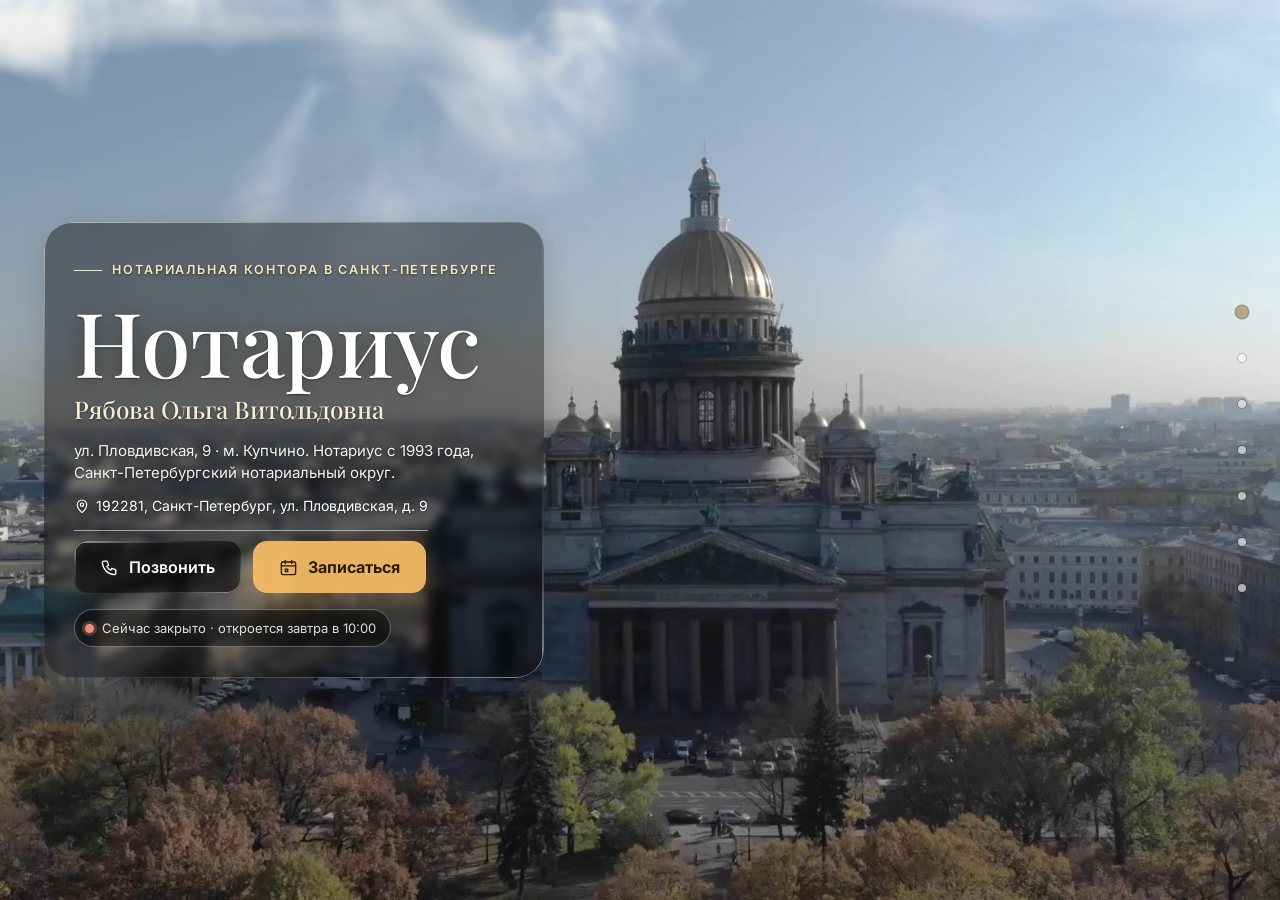
==== commit 127c41b5: "Фоны экранов: старые библиотеки и кабинеты Петербурга вместо дворцовых залов Семь снимков с Wikimedi" ====
--- a/index.html
+++ b/index.html
@@ -1087,7 +1087,7 @@
 
   /* ---------- full page scroller ---------- */
   var track = $('#track'), secs = track ? $$('.sec', track) : [];
-  var idx = 0, vh = window.innerHeight, lastFlip = 0, lastFlipP = -1e9, lastInner = -1e9;
+  var idx = 0, vh = window.innerHeight, lastFlip = 0, wheelBuf = [], lastInner = 0;
   function setVh() {
     vh = window.innerHeight; html.style.setProperty('--vh', vh + 'px');
     if (!track) return;
@@ -1106,7 +1106,7 @@
     var id = secs[idx].id;
     $$('.dots button').forEach(function (d, k) { d.classList.toggle('cur', k === idx); });
     $$('[data-go]').forEach(function (a) { a.classList.toggle('cur', a.getAttribute('data-go') === id); });
-    if (changed) { lastFlip = Date.now(); lastFlipP = performance.now(); try { history.replaceState(null, '', '#' + id); } catch (e) { } }
+    if (changed) { lastFlip = Date.now(); try { history.replaceState(null, '', '#' + id); } catch (e) { } }
     closeMenus();
   }
   function goId(id) { var k = secs.findIndex(function (s) { return s.id === id; }); if (k >= 0) goTo(k); }
@@ -1116,76 +1116,43 @@
     return el.scrollTop > 2;
   }
   function locked() { return body.classList.contains('modal-open') || body.classList.contains('menu-open'); }
-
-  /* Колесо и тачпад. Один жест = один переход. Жест — это поток событий wheel без пауз дольше WHEEL_QUIET мс.
-     Пока идёт анимация перехода и пока поток не затих, новые события только продлевают блокировку: инерция
-     тачпада (десятки мелких событий подряд, иногда секунду и дольше) не листает дальше. Отдельный новый жест
-     распознаётся по паузе или по явному «разгону» дельты поверх затухающего хвоста. */
-  var WHEEL_QUIET = 180, WHEEL_THRESH = 36, wheelAcc = 0, wheelAt = -1e9, wheelHold = false, wheelTail = [];
-  function wheelDelta(e) {
-    var d = e.deltaY;
-    if (e.deltaMode === 1) d *= 33; else if (e.deltaMode === 2) d *= vh;   // строки (Firefox) и страницы → пиксели
-    return d;
-  }
+  function avg(a) { if (!a.length) return 0; var s = 0; for (var i = 0; i < a.length; i++) s += a[i]; return s / a.length; }
+
   function onWheel(e) {
     if (locked()) return;
     var sc = e.target.closest ? e.target.closest('.sec-scroll') : null;
-    var d = wheelDelta(e);
-    /* время берём у самого события: если страница на миг зависла, накопившиеся события не примут за новый жест */
-    var ts = (e.timeStamp && e.timeStamp < 1e11) ? e.timeStamp : performance.now();
-    if (Math.abs(e.deltaX) > Math.abs(e.deltaY)) return;                // horizontal (review carousel)
-    if (sc && canScroll(sc, d)) { lastInner = ts; return; }              // native inner scroll
+    var d = e.deltaY;
+    if (Math.abs(e.deltaX) > Math.abs(d)) return;       // horizontal (review carousel)
+    if (sc && canScroll(sc, d)) { lastInner = Date.now(); return; }   // native inner scroll
     e.preventDefault();
-    var gap = ts - wheelAt; wheelAt = ts;
-    var ad = Math.abs(d);
-    if (gap > WHEEL_QUIET || gap < 0) { wheelHold = false; wheelAcc = 0; wheelTail = []; }   // тишина: новый жест
-    wheelTail.push(ad); if (wheelTail.length > 6) wheelTail.shift();
-    if (ts - lastFlipP < 620) { wheelHold = true; wheelAcc = 0; return; }          // идёт анимация перехода
-    if (ts - lastInner < 350) { wheelAcc = 0; return; }                            // только что доехали до края внутри
-    if (wheelHold) {
-      /* тот же поток после перехода: пропускаем, пока не появится явный новый толчок */
-      var before = wheelTail.slice(0, -1), base = before.length ? Math.max.apply(null, before) : 0;
-      if (ad >= 60 && ad > base * 2.5) { wheelHold = false; wheelAcc = 0; } else return;
-    }
-    if (ad < 2) return;
-    wheelAcc += d;
-    if (Math.abs(wheelAcc) < WHEEL_THRESH) return;
-    var dir = wheelAcc > 0 ? 1 : -1;
-    wheelAcc = 0; wheelHold = true;
-    goTo(idx + dir);
-  }
-
-  /* Касание. Короткий свайп (≥ 40 px или быстрый жест от 24 px) переключает экран сразу. Если внутри экрана своя
-     прокрутка — сначала она: свайп, который целиком ушёл на докрутку, экран не листает; свайп, у которого после
-     упора осталась «лишняя» длина, листает сразу, без второго свайпа. Пока палец ведёт — экран не двигается. */
-  var tY = 0, tX = 0, tT = 0, tOn = false, tSc = null, tScroll0 = 0, tNative = false;
-  function evTime(e) { return (e.timeStamp && e.timeStamp < 1e11) ? e.timeStamp : performance.now(); }
+    var now = Date.now();
+    wheelBuf.push(Math.abs(d)); if (wheelBuf.length > 60) wheelBuf.shift();
+    if (now - lastFlip < 650) return;                    // cooldown after a flip
+    if (now - lastInner < 350) return;                   // just reached an inner edge – pause first
+    if (Math.abs(d) < 3) return;
+    var last = avg(wheelBuf.slice(-5)), prev = avg(wheelBuf.slice(-30, -5));
+    if (wheelBuf.length > 8 && last < prev * 0.95) return; // trackpad inertia decaying – ignore
+    goTo(idx + (d > 0 ? 1 : -1));
+  }
+  var tY = 0, tX = 0, tSc = null, tNative = false;
   function onTouchStart(e) {
-    if (e.touches.length !== 1) { tOn = false; return; }
-    var p = e.touches[0]; tY = p.clientY; tX = p.clientX; tT = evTime(e); tOn = true; tNative = false;
+    var p = e.touches[0]; tY = p.clientY; tX = p.clientX; tNative = false;
     tSc = e.target.closest ? e.target.closest('.sec-scroll') : null;
-    tScroll0 = tSc ? tSc.scrollTop : 0;
   }
   function onTouchMove(e) {
-    if (locked() || !tOn) return;
+    if (locked()) return;
     var p = e.touches[0]; var dy = tY - p.clientY, dx = tX - p.clientX;
-    if (Math.abs(dx) > Math.abs(dy)) return;                             // horizontal gesture – let it be
-    if (tSc && canScroll(tSc, dy)) { tNative = true; return; }           // свой скролл внутри экрана ещё есть
-    if (e.cancelable) e.preventDefault();                                 // иначе страница стоит на месте
+    if (Math.abs(dx) > Math.abs(dy)) return;             // horizontal gesture – let it be
+    if (tSc && canScroll(tSc, dy)) { tNative = true; return; }
+    if (tNative) return;
+    if (e.cancelable) e.preventDefault();
   }
   function onTouchEnd(e) {
-    if (locked() || !tOn) return;
-    var p = e.changedTouches[0]; var dy = tY - p.clientY, dx = tX - p.clientX, dt = Math.max(1, evTime(e) - tT);
-    tOn = false;
-    if (Math.abs(dx) > Math.abs(dy)) return;
-    var dir = dy > 0 ? 1 : -1;
-    var used = tSc ? Math.abs(tSc.scrollTop - tScroll0) : 0;             // сколько пальцу «съела» внутренняя прокрутка
-    var rest = Math.abs(dy) - used;                                       // длина свайпа сверх неё
-    if (tSc && canScroll(tSc, dir)) return;                               // внутри ещё есть что докручивать — листать рано
-    var fast = Math.abs(dy) / dt > 0.45;
-    if (!(rest >= 40 || (fast && rest >= 24))) return;
-    if (Date.now() - lastFlip < 450) return;
-    goTo(idx + dir);
+    if (locked() || tNative) return;
+    var p = e.changedTouches[0]; var dy = tY - p.clientY, dx = tX - p.clientX;
+    if (Math.abs(dy) < 45 || Math.abs(dx) > Math.abs(dy)) return;
+    if (Date.now() - lastFlip < 500) return;
+    goTo(idx + (dy > 0 ? 1 : -1));
   }
   function onKey(e) {
     if (locked()) { if (e.key === 'Escape') { closeModals(); closeMenus(); } return; }
